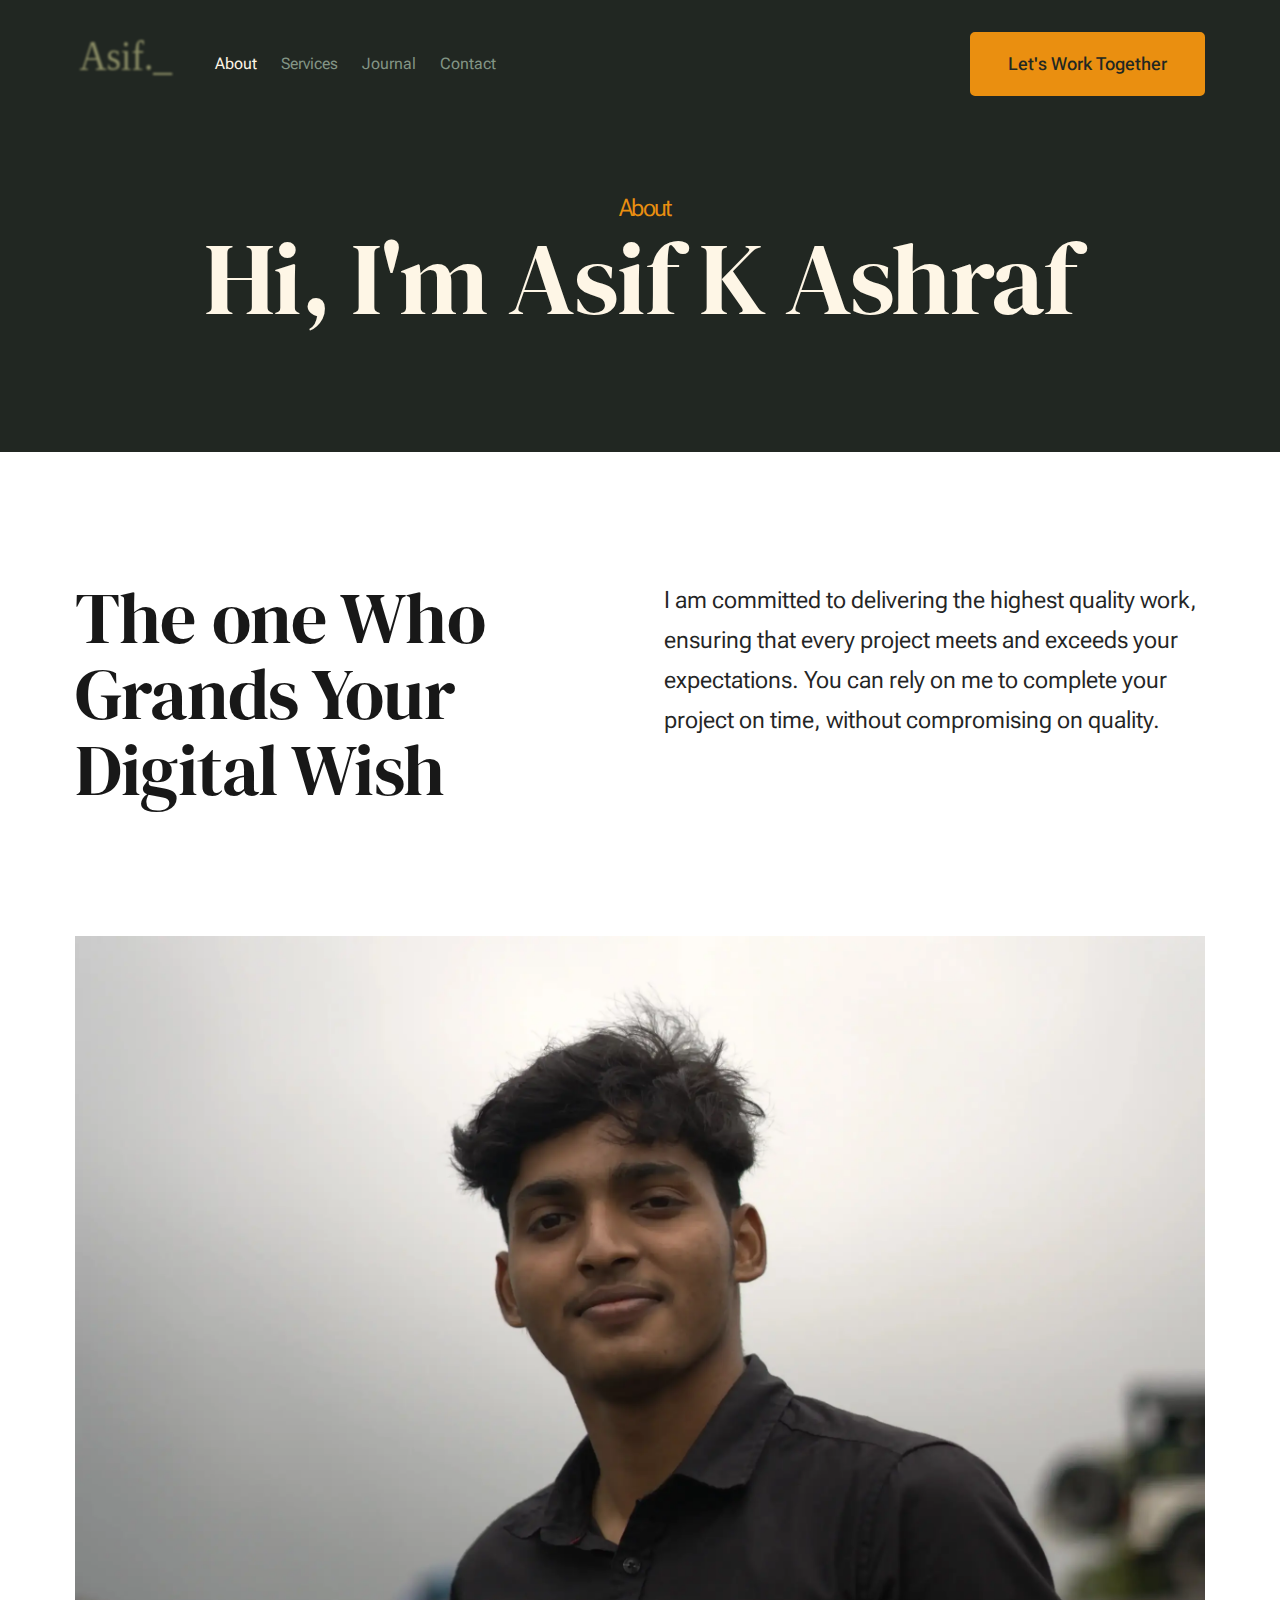
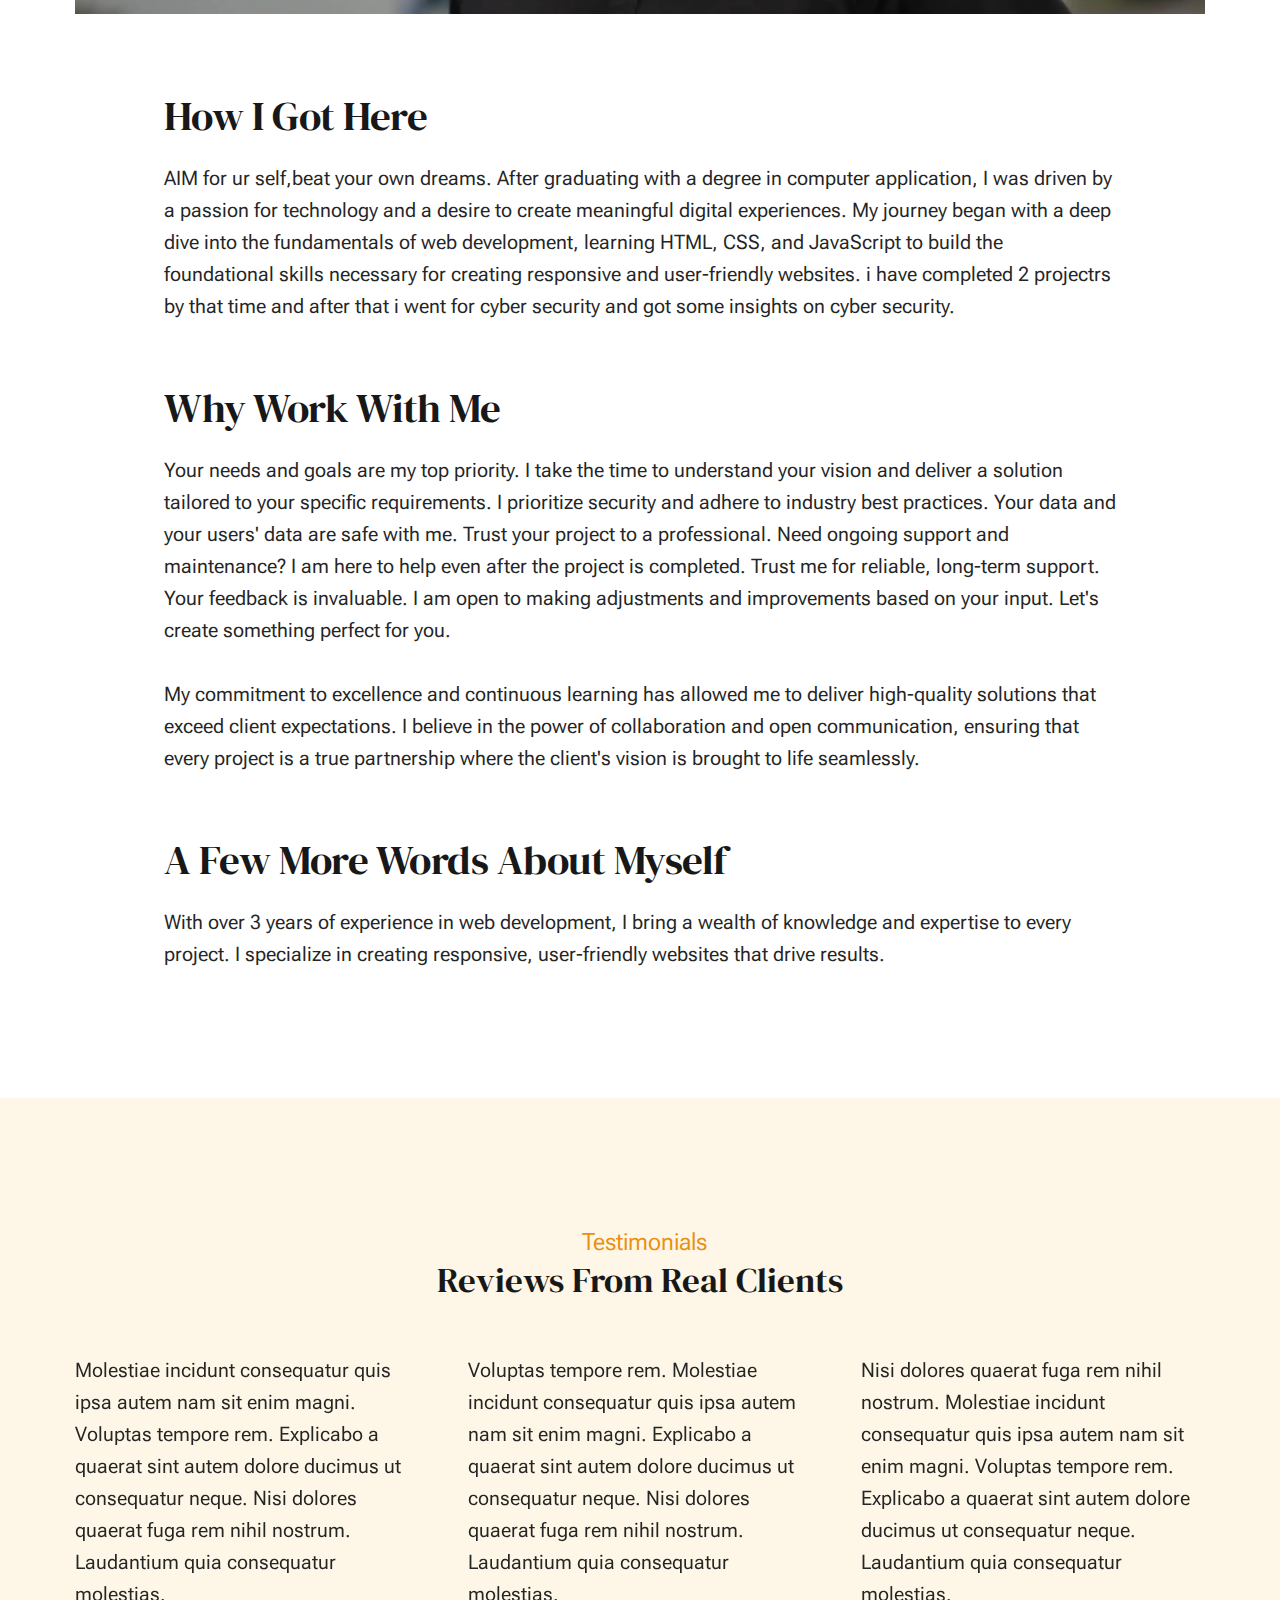
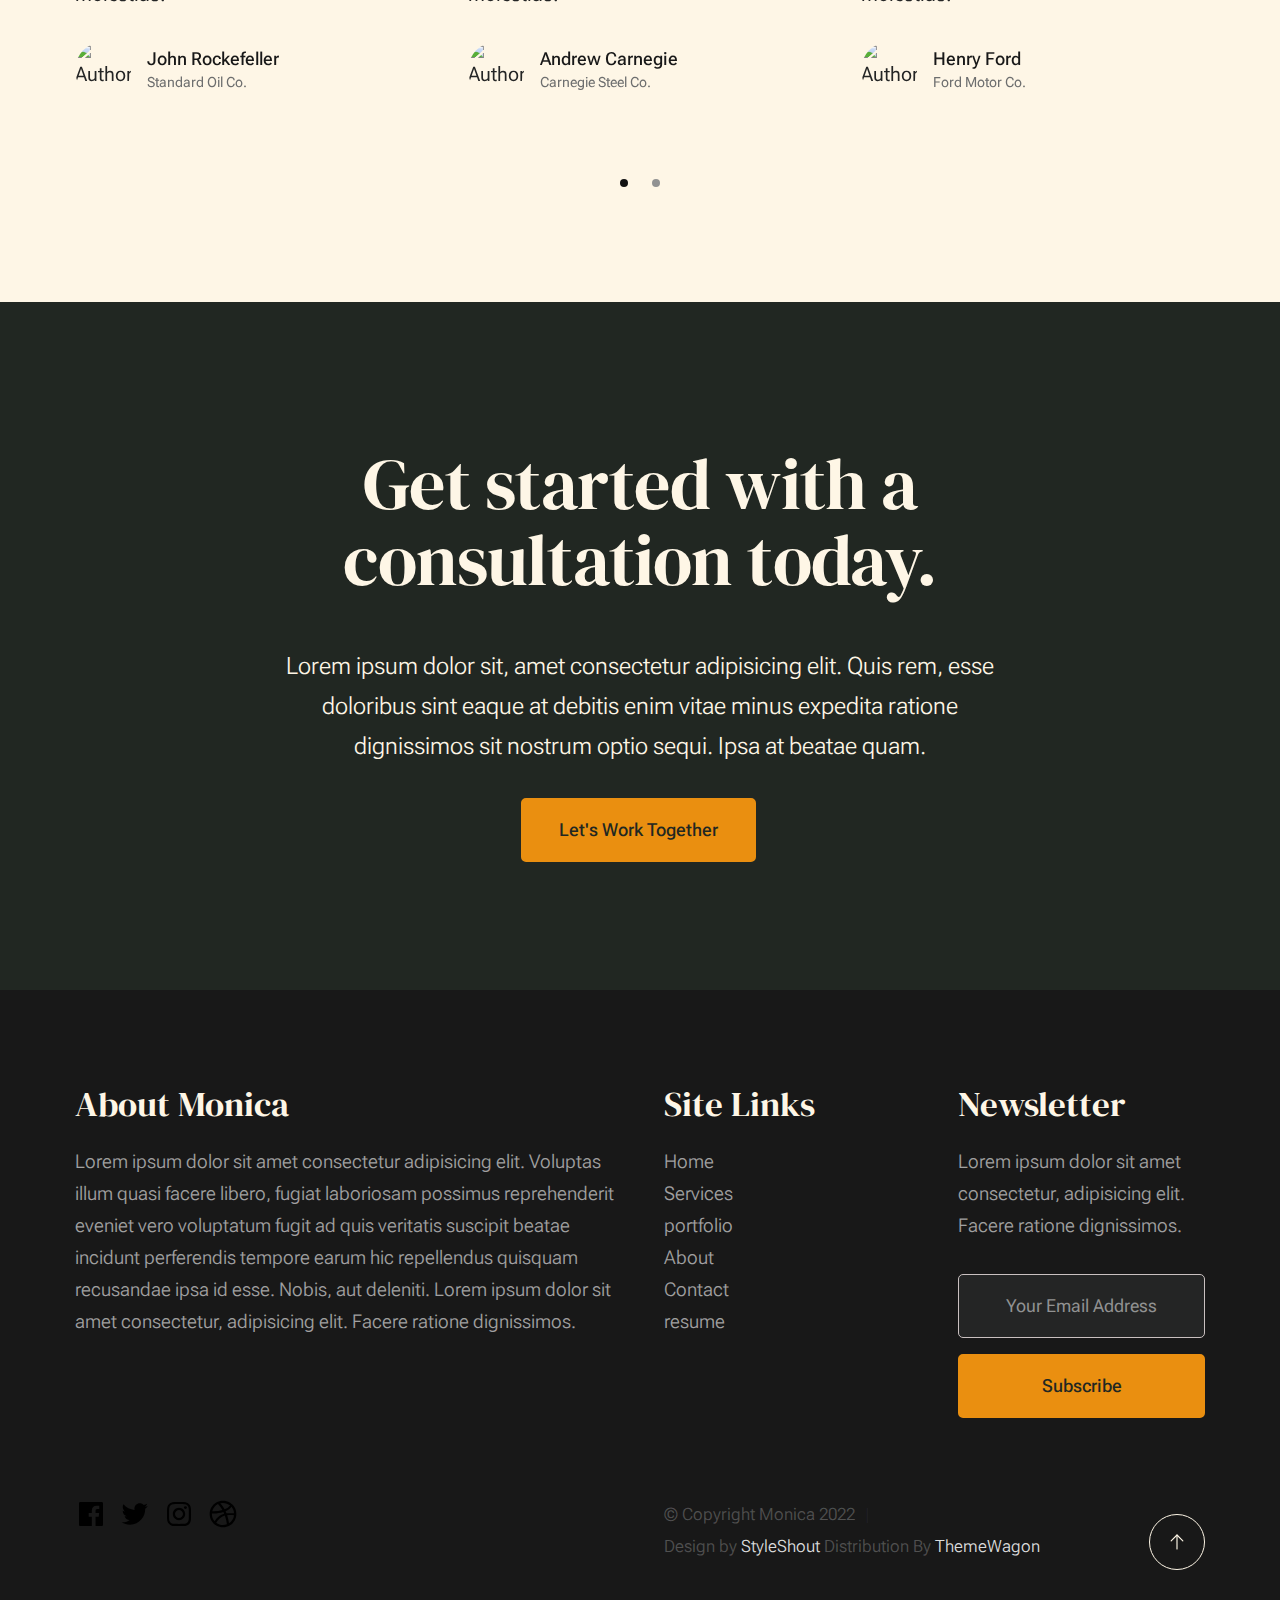
==== about.html @ 0eefb5e4 "first commit" ====
<!DOCTYPE html>
<html lang="en" class="no-js" >
<head>

    <!--- basic page needs
    ================================================== -->
    <meta charset="utf-8">
    <meta name="viewport" content="width=device-width, initial-scale=1">
    <title>About - Monica</title>

    <script>
        document.documentElement.classList.remove('no-js');
        document.documentElement.classList.add('js');
    </script>

    <!-- CSS
    ================================================== -->
    <link rel="stylesheet" href="css/vendor.css">
    <link rel="stylesheet" href="css/styles.css">

    <!-- favicons
    ================================================== -->
  

</head>


<body id="top">


    <!-- preloader
    ================================================== -->
    <div id="preloader">
        <div id="loader" class="dots-fade">
            <div></div>
            <div></div>
            <div></div>
        </div>
    </div>


    <!-- page wrap
    ================================================== -->
    <div id="page" class="s-pagewrap">


        <!-- # site header 
        ================================================== -->
        <header class="s-header">

            <div class="row s-header__inner width-sixteen-col">

                <div class="s-header__block">
                    <div class="s-header__logo">
                        <a class="logo" href="index.html">
                            <img src="images/logo.svg" alt="Homepage">
                        </a>
                    </div>

                    <a class="s-header__menu-toggle" href="#0"><span>Menu</span></a>
                </div> <!-- end s-header__block -->

                <nav class="s-header__nav">
    
                    <ul class="s-header__menu-links">
                        <li class="current"><a href="about.html">About</a></li>
                        <li><a href="services.html">Services</a></li>
                        <li><a href="blog.html">Journal</a></li>
                        <li><a href="contact.html">Contact</a></li>
                    </ul> <!-- s-header__menu-links -->

                    <div class="s-header__contact">
                        <a href="contact.html" class="btn btn--primary s-header__contact-btn">Let's Work Together</a>                        
                    </div> <!-- s-header__contact -->
    
                </nav> <!-- end s-header__nav -->

            </div> <!-- end s-header__inner -->

        </header> <!-- end s-header -->


        <!-- # site main content
        ================================================== -->
        <section id="content" class="s-content">

               <section class="s-pageheader pageheader">
                    <div class="row">
                        <div class="column xl-12">
                            <h1 class="page-title">
                                <span class="page-title__small-type text-pretitle">About</span>
                                Hi, I'm Asif K Ashraf
                            </h1>
                            
                        </div>
                    </div>
               </section> <!-- end pageheader --> 

               <section class="s-pagecontent pagecontent">

                    <div class="row pageintro">
                        <div class="column xl-6 lg-12">
                            <h2 class="text-display-title">The one Who Grands Your Digital Wish</h2>
                        </div>
                        <div class="column xl-6 lg-12 u-flexitem-x-right">
                            <p class="lead">
                                I am committed to delivering the highest quality work, ensuring that every project meets and exceeds your expectations. 
                                You can rely on me to complete your project on time, without compromising on quality. 
                            </p>
                        </div>                       
                    </div> <!-- end pageintro -->   
                    
                    <div class="row pagemedia">
                        <d class="column xl-12">
                            <figure class="page-media">                                
                                <img src="images/thumbs/about/1200.webp" 
                                     srcset="images/thumbs/about/2400.webp 2400w, 
                                             images/thumbs/about/1200.webp 1200w, 
                                             images/thumbs/about/about-600.webp 600w" sizes="(max-width: 2400px) 100vw, 2400px" alt="">
                            </figure>
                        </d>
                    </div> <!-- end pagemedia -->

                    <div class="row width-narrower pagemain">
                        <div class="column xl-12"> 

                            <h2>How I Got Here</h2>
                            <p>
                         AIM for ur self,beat your own dreams. After graduating with a degree in computer application, 
                         I was driven by a passion for technology and a desire to create meaningful digital experiences.
                          My journey began with a deep dive into the fundamentals of web development, learning HTML, CSS, and JavaScript
                           to build the foundational skills necessary for creating responsive and user-friendly websites.
                           i have completed 2 projectrs by that time and after that i went for cyber security and got some insights 
                           on cyber security.
                            </p>

                

                            <h2>Why Work With Me</h2>
                            <p>
                                Your needs and goals are my top priority. I take the time to understand your vision and deliver a solution tailored to your specific requirements.
                                I prioritize security and adhere to industry best practices. Your data and your users' data are safe with me. Trust your project to a professional.
                                Need ongoing support and maintenance? I am here to help even after the project is completed. Trust me for reliable, long-term support.
                                Your feedback is invaluable. I am open to making adjustments and improvements based on your input. Let's create something perfect for you.
                            </p>

                            <p>
                                My commitment to excellence and continuous learning has allowed me to deliver high-quality solutions that exceed client expectations.
                                 I believe in the power of collaboration and open communication, ensuring that every project is a true partnership where the client's 
                                 vision is brought to life seamlessly.

                            </p>                   

                            <h2>A Few More Words About Myself</h2>
                            <p>
                                With over 3 years of experience in web development, I bring a wealth of knowledge and expertise to every project. I specialize in creating responsive, user-friendly websites that drive results.

                            </p>

                        </div> <!-- end grid-block-->
                    </div> <!-- end pagemain -->

               </section> <!-- pagecontent -->

               <section class="s-testimonials">

                    <div class="s-testimonials__header row row-x-center text-center">
                        <div class="column xl-8 lg-12">
        
                            <p class="text-pretitle">
                            Testimonials
                            </p>
                            <h3>
                            Reviews From Real Clients
                            </h3>                        
        
                        </div>
                    </div> <!--end s-testimonials__header -->

                    <div class="row s-testimonials__content">
                        <div class="column xl-12 testimonials">

                            <div class="swiper-container testimonials__slider page-slider">

                                <div class="swiper-wrapper">
                                    <div class="testimonials__slide swiper-slide">
                                        <p>
                                        Molestiae incidunt consequatur quis ipsa autem nam sit enim magni. Voluptas tempore rem. 
                                        Explicabo a quaerat sint autem dolore ducimus ut consequatur neque. Nisi dolores quaerat fuga rem nihil nostrum.
                                        Laudantium quia consequatur molestias.
                                        </p>
                                        <div class="testimonials__author">
                                            <img src="images/avatars/user-01.jpg" alt="Author image" class="testimonials__avatar">
                                            <cite class="testimonials__cite">
                                                <strong>John Rockefeller</strong>
                                                <span>Standard Oil Co.</span>
                                            </cite>
                                        </div>
                                    </div>
                                    <div class="testimonials__slide swiper-slide">
                                        <p>
                                        Voluptas tempore rem. Molestiae incidunt consequatur quis ipsa autem nam sit enim magni. 
                                        Explicabo a quaerat sint autem dolore ducimus ut consequatur neque. Nisi dolores quaerat fuga rem nihil nostrum.
                                        Laudantium quia consequatur molestias.
                                        </p>
                                        <div class="testimonials__author">
                                            <img src="images/avatars/user-04.jpg" alt="Author image" class="testimonials__avatar">
                                            <cite class="testimonials__cite">
                                                <strong>Andrew Carnegie</strong>
                                                <span>Carnegie Steel Co.</span>
                                            </cite>
                                        </div>
                                    </div>
                                    <div class="testimonials__slide swiper-slide">
                                        <p>
                                        Nisi dolores quaerat fuga rem nihil nostrum. Molestiae incidunt consequatur quis ipsa autem nam sit enim magni. 
                                        Voluptas tempore rem. Explicabo a quaerat sint autem dolore ducimus ut consequatur neque. 
                                        Laudantium quia consequatur molestias.
                                        </p>
                                        <div class="testimonials__author">
                                            <img src="images/avatars/user-06.jpg" alt="Author image" class="testimonials__avatar">
                                            <cite class="testimonials__cite">
                                                <strong>Henry Ford</strong>
                                                <span>Ford Motor Co.</span>
                                            </cite>
                                        </div>
                                    </div>
                                    <div class="testimonials__slide swiper-slide">
                                        <p>
                                        Molestiae incidunt consequatur quis ipsa autem nam sit enim magni. Voluptas tempore rem. 
                                        Explicabo a quaerat sint autem dolore ducimus ut consequatur neque. Nisi dolores quaerat fuga rem nihil nostrum.
                                        Laudantium quia consequatur molestias.
                                        </p>
                                        <div class="testimonials__author">
                                            <img src="images/avatars/user-02.jpg" alt="Author image" class="testimonials__avatar">
                                            <cite class="testimonials__cite">
                                                <strong>John Morgan</strong>
                                                <span>JP Morgan & Co.</span>
                                            </cite>
                                        </div>
                                    </div> 
                                </div> <!-- end swiper-wrapper --> 

                                <div class="swiper-pagination"></div>

                            </div> <!--end testimonials__slider --> 

                        </div> <!-- testimonials -->
                    </div> <!--end s-testimonials__content -->

               </section> <!-- end s-testimonials -->

        </section> <!-- s-content-->

        <!-- # cta
        ================================================== -->
        <section id="cta" class="s-cta">

            <div class="row row-x-center text-center">
                <div class="column xl-8 lg-12">

                    <div class="s-cta__content">
                        <h2 class="text-display-title">
                        Get started with a consultation today.
                        </h2>
                        <p class="lead">
                        Lorem ipsum dolor sit, amet consectetur adipisicing elit. Quis rem, esse doloribus sint eaque at debitis enim vitae minus expedita ratione dignissimos sit nostrum optio sequi. Ipsa at beatae quam.
                        </p>
                        <a href="contact.html" class="btn btn--primary">Let's Work Together</a>
                    </div>

                </div>
            </div>

        </section> <!-- end s-cta -->


        <!-- # footer 
        ================================================== -->
        <footer class="s-footer">
            <div class="row s-footer__content">
                <div class="column xl-6 lg-6 md-12 s-footer__block s-footer__about">                    
                    <h3>About Monica</h3>
                    <p>
                    Lorem ipsum dolor sit amet consectetur adipisicing elit. Voluptas illum quasi facere libero, 
                    fugiat laboriosam possimus reprehenderit eveniet vero voluptatum fugit ad quis veritatis suscipit beatae 
                    incidunt perferendis tempore earum hic repellendus quisquam recusandae ipsa id esse. Nobis, aut deleniti.
                    Lorem ipsum dolor sit amet consectetur, adipisicing elit. Facere ratione dignissimos.
                    </p>               
                </div>                
                <div class="column xl-3 lg-6 md-12 s-footer__block s-footer__site-links">
                    <h3>Site Links</h3>
                    <ul class="link-list">
                        <li><a href="index.html">Home</a></li>
                        <li><a href="services.html">Services</a></li>
                        <li><a href="portfolio.html">portfolio</a></li>
                        <li><a href="about.html">About</a></li>
                        <li><a href="contact.html">Contact</a></li>
                        <li><a href="resume.html">resume</a></li>

                    </ul>
                </div>
                <div class="column xl-3 lg-6 md-12 tab-12 s-footer__block s-footer__newsletter">
                    <h3>Newsletter</h3>

                    <p>
                    Lorem ipsum dolor sit amet consectetur, adipisicing elit. Facere ratione dignissimos.
                    </p>

                    <div class="subscribe-form">
                        <form id="mc-form" class="mc-form">
                            <input type="email" name="EMAIL" id="mce-EMAIL" class="u-fullwidth text-center" placeholder="Your Email Address" title="The domain portion of the email address is invalid (the portion after the @)." pattern="^([^\x00-\x20\x22\x28\x29\x2c\x2e\x3a-\x3c\x3e\x40\x5b-\x5d\x7f-\xff]+|\x22([^\x0d\x22\x5c\x80-\xff]|\x5c[\x00-\x7f])*\x22)(\x2e([^\x00-\x20\x22\x28\x29\x2c\x2e\x3a-\x3c\x3e\x40\x5b-\x5d\x7f-\xff]+|\x22([^\x0d\x22\x5c\x80-\xff]|\x5c[\x00-\x7f])*\x22))*\x40([^\x00-\x20\x22\x28\x29\x2c\x2e\x3a-\x3c\x3e\x40\x5b-\x5d\x7f-\xff]+|\x5b([^\x0d\x5b-\x5d\x80-\xff]|\x5c[\x00-\x7f])*\x5d)(\x2e([^\x00-\x20\x22\x28\x29\x2c\x2e\x3a-\x3c\x3e\x40\x5b-\x5d\x7f-\xff]+|\x5b([^\x0d\x5b-\x5d\x80-\xff]|\x5c[\x00-\x7f])*\x5d))*(\.\w{2,})+$" required>
                            <input type="submit" name="subscribe" value="Subscribe" class="btn btn--primary btn--small u-fullwidth">
                            <!-- <div style="position: absolute; left: -5000px;" aria-hidden="true"><input type="text" name="b_cdb7b577e41181934ed6a6a44_9a91cfe7b3" tabindex="-1" value=""></div> -->
                            <div class="mc-status"></div>
                        </form>
                    </div>
                </div>
            </div>    
            
            <div class="row s-footer__bottom">
                <div class="column xl-6 lg-12">
                    <ul class="s-footer__social social-list">
                        <li>
                            <a href="#0">
                                <svg xmlns="http://www.w3.org/2000/svg" width="24" height="24" viewBox="0 0 24 24" style="fill:rgba(0, 0, 0, 1);transform:-ms-filter"><path d="M20,3H4C3.447,3,3,3.448,3,4v16c0,0.552,0.447,1,1,1h8.615v-6.96h-2.338v-2.725h2.338v-2c0-2.325,1.42-3.592,3.5-3.592 c0.699-0.002,1.399,0.034,2.095,0.107v2.42h-1.435c-1.128,0-1.348,0.538-1.348,1.325v1.735h2.697l-0.35,2.725h-2.348V21H20 c0.553,0,1-0.448,1-1V4C21,3.448,20.553,3,20,3z"></path></svg>
                                <span class="u-screen-reader-text">Facebook</span>
                            </a>
                        </li>
                        <li>
                            <a href="#0">
                                <svg xmlns="http://www.w3.org/2000/svg" width="24" height="24" viewBox="0 0 24 24" style="fill:rgba(0, 0, 0, 1);transform:-ms-filter"><path d="M19.633,7.997c0.013,0.175,0.013,0.349,0.013,0.523c0,5.325-4.053,11.461-11.46,11.461c-2.282,0-4.402-0.661-6.186-1.809 c0.324,0.037,0.636,0.05,0.973,0.05c1.883,0,3.616-0.636,5.001-1.721c-1.771-0.037-3.255-1.197-3.767-2.793 c0.249,0.037,0.499,0.062,0.761,0.062c0.361,0,0.724-0.05,1.061-0.137c-1.847-0.374-3.23-1.995-3.23-3.953v-0.05 c0.537,0.299,1.16,0.486,1.82,0.511C3.534,9.419,2.823,8.184,2.823,6.787c0-0.748,0.199-1.434,0.548-2.032 c1.983,2.443,4.964,4.04,8.306,4.215c-0.062-0.3-0.1-0.611-0.1-0.923c0-2.22,1.796-4.028,4.028-4.028 c1.16,0,2.207,0.486,2.943,1.272c0.91-0.175,1.782-0.512,2.556-0.973c-0.299,0.935-0.936,1.721-1.771,2.22 c0.811-0.088,1.597-0.312,2.319-0.624C21.104,6.712,20.419,7.423,19.633,7.997z"></path></svg>
                                <span class="u-screen-reader-text">Twitter</span>
                            </a>
                        </li>
                        <li>
                            <a href="#0">
                                <svg xmlns="http://www.w3.org/2000/svg" width="24" height="24" viewBox="0 0 24 24" style="fill:rgba(0, 0, 0, 1);transform:-ms-filter"><path d="M11.999,7.377c-2.554,0-4.623,2.07-4.623,4.623c0,2.554,2.069,4.624,4.623,4.624c2.552,0,4.623-2.07,4.623-4.624 C16.622,9.447,14.551,7.377,11.999,7.377L11.999,7.377z M11.999,15.004c-1.659,0-3.004-1.345-3.004-3.003 c0-1.659,1.345-3.003,3.004-3.003s3.002,1.344,3.002,3.003C15.001,13.659,13.658,15.004,11.999,15.004L11.999,15.004z"></path><circle cx="16.806" cy="7.207" r="1.078"></circle><path d="M20.533,6.111c-0.469-1.209-1.424-2.165-2.633-2.632c-0.699-0.263-1.438-0.404-2.186-0.42 c-0.963-0.042-1.268-0.054-3.71-0.054s-2.755,0-3.71,0.054C7.548,3.074,6.809,3.215,6.11,3.479C4.9,3.946,3.945,4.902,3.477,6.111 c-0.263,0.7-0.404,1.438-0.419,2.186c-0.043,0.962-0.056,1.267-0.056,3.71c0,2.442,0,2.753,0.056,3.71 c0.015,0.748,0.156,1.486,0.419,2.187c0.469,1.208,1.424,2.164,2.634,2.632c0.696,0.272,1.435,0.426,2.185,0.45 c0.963,0.042,1.268,0.055,3.71,0.055s2.755,0,3.71-0.055c0.747-0.015,1.486-0.157,2.186-0.419c1.209-0.469,2.164-1.424,2.633-2.633 c0.263-0.7,0.404-1.438,0.419-2.186c0.043-0.962,0.056-1.267,0.056-3.71s0-2.753-0.056-3.71C20.941,7.57,20.801,6.819,20.533,6.111z M19.315,15.643c-0.007,0.576-0.111,1.147-0.311,1.688c-0.305,0.787-0.926,1.409-1.712,1.711c-0.535,0.199-1.099,0.303-1.67,0.311 c-0.95,0.044-1.218,0.055-3.654,0.055c-2.438,0-2.687,0-3.655-0.055c-0.569-0.007-1.135-0.112-1.669-0.311 c-0.789-0.301-1.414-0.923-1.719-1.711c-0.196-0.534-0.302-1.099-0.311-1.669c-0.043-0.95-0.053-1.218-0.053-3.654 c0-2.437,0-2.686,0.053-3.655c0.007-0.576,0.111-1.146,0.311-1.687c0.305-0.789,0.93-1.41,1.719-1.712 c0.534-0.198,1.1-0.303,1.669-0.311c0.951-0.043,1.218-0.055,3.655-0.055c2.437,0,2.687,0,3.654,0.055 c0.571,0.007,1.135,0.112,1.67,0.311c0.786,0.303,1.407,0.925,1.712,1.712c0.196,0.534,0.302,1.099,0.311,1.669 c0.043,0.951,0.054,1.218,0.054,3.655c0,2.436,0,2.698-0.043,3.654H19.315z"></path></svg>
                                <span class="u-screen-reader-text">Instagram</span>
                            </a>
                        </li>
                        <li>
                            <a href="#0">
                                <svg xmlns="http://www.w3.org/2000/svg" width="24" height="24" viewBox="0 0 24 24" style="fill: rgba(0, 0, 0, 1);transform:-ms-Filter"><path d="M20.66 6.98a9.932 9.932 0 0 0-3.641-3.64C15.486 2.447 13.813 2 12 2s-3.486.447-5.02 1.34c-1.533.893-2.747 2.107-3.64 3.64S2 10.187 2 12s.446 3.487 1.34 5.02a9.924 9.924 0 0 0 3.641 3.64C8.514 21.553 10.187 22 12 22s3.486-.447 5.02-1.34a9.932 9.932 0 0 0 3.641-3.64C21.554 15.487 22 13.813 22 12s-.446-3.487-1.34-5.02zM12 3.66c2 0 3.772.64 5.32 1.919-.92 1.174-2.286 2.14-4.1 2.9-1.002-1.813-2.088-3.327-3.261-4.54A7.715 7.715 0 0 1 12 3.66zM5.51 6.8a8.116 8.116 0 0 1 2.711-2.22c1.212 1.201 2.325 2.7 3.34 4.5-2 .6-4.114.9-6.341.9-.573 0-1.006-.013-1.3-.04A8.549 8.549 0 0 1 5.51 6.8zM3.66 12c0-.054.003-.12.01-.2.007-.08.01-.146.01-.2.254.014.641.02 1.161.02 2.666 0 5.146-.367 7.439-1.1.187.373.381.793.58 1.26-1.32.293-2.674 1.006-4.061 2.14S6.4 16.247 5.76 17.5c-1.4-1.587-2.1-3.42-2.1-5.5zM12 20.34c-1.894 0-3.594-.587-5.101-1.759.601-1.187 1.524-2.322 2.771-3.401 1.246-1.08 2.483-1.753 3.71-2.02a29.441 29.441 0 0 1 1.56 6.62 8.166 8.166 0 0 1-2.94.56zm7.08-3.96a8.351 8.351 0 0 1-2.58 2.621c-.24-2.08-.7-4.107-1.379-6.081.932-.066 1.765-.1 2.5-.1.799 0 1.686.034 2.659.1a8.098 8.098 0 0 1-1.2 3.46zm-1.24-5c-1.16 0-2.233.047-3.22.14a27.053 27.053 0 0 0-.68-1.62c2.066-.906 3.532-2.006 4.399-3.3 1.2 1.414 1.854 3.027 1.96 4.84-.812-.04-1.632-.06-2.459-.06z"></path></svg>
                                <span class="u-screen-reader-text">Dribbble</span>
                            </a>
                        </li>
                    </ul> <!-- end s-footer__social -->
                </div>
                <div class="column xl-6 lg-12">
                    <p class="ss-copyright">
                        <span>© Copyright Monica 2022</span> 
                        <span>Design by <a href="https://www.styleshout.com/">StyleShout</a> Distribution By <a href="https://themewagon.com">ThemeWagon</a></span>
                    </p>
                </div>

                <div class="ss-go-top">
                    <a class="smoothscroll" title="Back to Top" href="#top">
                        <svg xmlns="http://www.w3.org/2000/svg" viewBox="0 0 24 24" width="36" height="36" fill="none" stroke="#ffffff" stroke-width="1" stroke-linecap="round" stroke-linejoin="round">&lt;!--!  Atomicons Free 1.00 by @atisalab License - https://atomicons.com/license/ (Icons: CC BY 4.0) Copyright 2021 Atomicons --&gt;<polyline points="17 11 12 6 7 11"></polyline><line x1="12" y1="18" x2="12" y2="6"></line></svg>
                    </a>
                </div> <!-- end ss-go-top -->
            </div>
            
        </footer> <!-- end s-footer -->

    </div> <!-- end page-wrap -->

    <!-- Java Script
    ================================================== -->
    <script src="js/plugins.js"></script>
    <script src="js/main.js"></script>

</body>
</html>
---- css/vendor.css ----
/* ===================================================================
 * Monica Third-party Stylesheets
 * Template Ver. 1.0.0
 * 12-13-2022
 * -------------------------------------------------------------------
 *
 * TOC:
 * # PrismJS
 * # Swiper
 *
 * ------------------------------------------------------------------- */


/* ===================================================================
 * # PrismJS 1.20.0
 *   https://prismjs.com/download.html#themes=prism-okaidia&languages=markup+css+clike+javascript+markup-templating+php 
 *   
 *   okaidia theme for JavaScript, CSS and HTML
 *   Loosely based on Monokai textmate theme by http://www.monokai.nl/
 *   @author ocodia
 * ------------------------------------------------------------------- */
code[class*=language-],
pre[class*=language-] {
  color          : #f8f8f2;
  background     : none;
  text-shadow    : 0 1px rgba(0, 0, 0, 0.3);
  font-family    : var(--font-mono);
  font-size      : calc(var(--text-size) * 0.9444);
  text-align     : left;
  white-space    : pre;
  word-spacing   : normal;
  word-break     : normal;
  word-wrap      : normal;
  line-height    : var(--vspace-1);
  -moz-tab-size  : 4;
  -o-tab-size    : 4;
  tab-size       : 4;
  -webkit-hyphens: none;
  -ms-hyphens    : none;
  hyphens        : none;
}

/* Code blocks */
pre[class*=language-] {
  padding : var(--vspace-0_5) 0 var(--vspace-1);
  margin  : var(--vspace-1) 0;
  overflow: auto;
}

:not(pre)>code[class*=language-],
pre[class*=language-] {
  background: #272822;
}

/* Inline code */
:not(pre)>code[class*=language-] {
  padding    : 0.1em;
  white-space: normal;
}

.token.comment,
.token.prolog,
.token.doctype,
.token.cdata {
  color: slategray;
}

.token.punctuation {
  color: #f8f8f2;
}

.token.namespace {
  opacity: 0.7;
}

.token.property,
.token.tag,
.token.constant,
.token.symbol,
.token.deleted {
  color: #f92672;
}

.token.boolean,
.token.number {
  color: #ae81ff;
}

.token.selector,
.token.attr-name,
.token.string,
.token.char,
.token.builtin,
.token.inserted {
  color: #a6e22e;
}

.token.operator,
.token.entity,
.token.url,
.language-css .token.string,
.style .token.string,
.token.variable {
  color: #f8f8f2;
}

.token.atrule,
.token.attr-value,
.token.function,
.token.class-name {
  color: #e6db74;
}

.token.keyword {
  color: #66d9ef;
}

.token.regex,
.token.important {
  color: #fd971f;
}

.token.important,
.token.bold {
  font-weight: bold;
}

.token.italic {
  font-style: italic;
}

.token.entity {
  cursor: help;
}



/* ===================================================================
 * # Swiper 6.4.5
 *   Most modern mobile touch slider and framework with hardware accelerated transitions
 *   https://swiperjs.com
 *
 *   Copyright 2014-2020 Vladimir Kharlampidi
 *
 *   Released under the MIT License
 *
 *   Released on: December 18, 2020
 * ------------------------------------------------------------------- */
@font-face {
  font-family: "swiper-icons";
  src        : url("data:application/font-woff;charset=utf-8;base64, [base64]//wADZ2x5ZgAAAywAAADMAAAD2MHtryVoZWFkAAABbAAAADAAAAA2E2+eoWhoZWEAAAGcAAAAHwAAACQC9gDzaG10eAAAAigAAAAZAAAArgJkABFsb2NhAAAC0AAAAFoAAABaFQAUGG1heHAAAAG8AAAAHwAAACAAcABAbmFtZQAAA/gAAAE5AAACXvFdBwlwb3N0AAAFNAAAAGIAAACE5s74hXjaY2BkYGAAYpf5Hu/j+W2+MnAzMYDAzaX6QjD6/4//Bxj5GA8AuRwMYGkAPywL13jaY2BkYGA88P8Agx4j+/8fQDYfA1AEBWgDAIB2BOoAeNpjYGRgYNBh4GdgYgABEMnIABJzYNADCQAACWgAsQB42mNgYfzCOIGBlYGB0YcxjYGBwR1Kf2WQZGhhYGBiYGVmgAFGBiQQkOaawtDAoMBQxXjg/wEGPcYDDA4wNUA2CCgwsAAAO4EL6gAAeNpj2M0gyAACqxgGNWBkZ2D4/wMA+xkDdgAAAHjaY2BgYGaAYBkGRgYQiAHyGMF8FgYHIM3DwMHABGQrMOgyWDLEM1T9/w8UBfEMgLzE////P/5//f/V/xv+r4eaAAeMbAxwIUYmIMHEgKYAYjUcsDAwsLKxc3BycfPw8jEQA/[base64]/uznmfPFBNODM2K7MTQ45YEAZqGP81AmGGcF3iPqOop0r1SPTaTbVkfUe4HXj97wYE+yNwWYxwWu4v1ugWHgo3S1XdZEVqWM7ET0cfnLGxWfkgR42o2PvWrDMBSFj/IHLaF0zKjRgdiVMwScNRAoWUoH78Y2icB/yIY09An6AH2Bdu/UB+yxopYshQiEvnvu0dURgDt8QeC8PDw7Fpji3fEA4z/PEJ6YOB5hKh4dj3EvXhxPqH/SKUY3rJ7srZ4FZnh1PMAtPhwP6fl2PMJMPDgeQ4rY8YT6Gzao0eAEA409DuggmTnFnOcSCiEiLMgxCiTI6Cq5DZUd3Qmp10vO0LaLTd2cjN4fOumlc7lUYbSQcZFkutRG7g6JKZKy0RmdLY680CDnEJ+UMkpFFe1RN7nxdVpXrC4aTtnaurOnYercZg2YVmLN/d/gczfEimrE/fs/bOuq29Zmn8tloORaXgZgGa78yO9/cnXm2BpaGvq25Dv9S4E9+5SIc9PqupJKhYFSSl47+Qcr1mYNAAAAeNptw0cKwkAAAMDZJA8Q7OUJvkLsPfZ6zFVERPy8qHh2YER+3i/BP83vIBLLySsoKimrqKqpa2hp6+jq6RsYGhmbmJqZSy0sraxtbO3sHRydnEMU4uR6yx7JJXveP7WrDycAAAAAAAH//wACeNpjYGRgYOABYhkgZgJCZgZNBkYGLQZtIJsFLMYAAAw3ALgAeNolizEKgDAQBCchRbC2sFER0YD6qVQiBCv/H9ezGI6Z5XBAw8CBK/m5iQQVauVbXLnOrMZv2oLdKFa8Pjuru2hJzGabmOSLzNMzvutpB3N42mNgZGBg4GKQYzBhYMxJLMlj4GBgAYow/P/PAJJhLM6sSoWKfWCAAwDAjgbRAAB42mNgYGBkAIIbCZo5IPrmUn0hGA0AO8EFTQAA") format("woff");
  font-weight: 400;
  font-style : normal;
}

:root {
  --swiper-theme-color: #007aff;
}

.swiper-container {
  margin-left : auto;
  margin-right: auto;
  position    : relative;
  overflow    : hidden;
  list-style  : none;
  padding     : 0;
  /* Fix of Webkit flickering */
  z-index     : 1;
}

.swiper-container-vertical>.swiper-wrapper {
  flex-direction: column;
}

.swiper-wrapper {
  position           : relative;
  width              : 100%;
  height             : 100%;
  z-index            : 1;
  display            : flex;
  transition-property: transform;
  box-sizing         : content-box;
}

.swiper-container-android .swiper-slide,
.swiper-wrapper {
  transform: translate3d(0px, 0, 0);
}

.swiper-container-multirow>.swiper-wrapper {
  flex-wrap: wrap;
}

.swiper-container-multirow-column>.swiper-wrapper {
  flex-wrap     : wrap;
  flex-direction: column;
}

.swiper-container-free-mode>.swiper-wrapper {
  transition-timing-function: ease-out;
  margin                    : 0 auto;
}

.swiper-slide {
  flex-shrink        : 0;
  width              : 100%;
  height             : 100%;
  position           : relative;
  transition-property: transform;
}

.swiper-slide-invisible-blank {
  visibility: hidden;
}

/* Auto Height */
.swiper-container-autoheight,
.swiper-container-autoheight .swiper-slide {
  height: auto;
}

.swiper-container-autoheight .swiper-wrapper {
  align-items        : flex-start;
  transition-property: transform, height;
}

/* 3D Effects */
.swiper-container-3d {
  perspective: 1200px;
}

.swiper-container-3d .swiper-wrapper,
.swiper-container-3d .swiper-slide,
.swiper-container-3d .swiper-slide-shadow-left,
.swiper-container-3d .swiper-slide-shadow-right,
.swiper-container-3d .swiper-slide-shadow-top,
.swiper-container-3d .swiper-slide-shadow-bottom,
.swiper-container-3d .swiper-cube-shadow {
  transform-style: preserve-3d;
}

.swiper-container-3d .swiper-slide-shadow-left,
.swiper-container-3d .swiper-slide-shadow-right,
.swiper-container-3d .swiper-slide-shadow-top,
.swiper-container-3d .swiper-slide-shadow-bottom {
  position      : absolute;
  left          : 0;
  top           : 0;
  width         : 100%;
  height        : 100%;
  pointer-events: none;
  z-index       : 10;
}

.swiper-container-3d .swiper-slide-shadow-left {
  background-image: linear-gradient(to left, rgba(0, 0, 0, 0.5), rgba(0, 0, 0, 0));
}

.swiper-container-3d .swiper-slide-shadow-right {
  background-image: linear-gradient(to right, rgba(0, 0, 0, 0.5), rgba(0, 0, 0, 0));
}

.swiper-container-3d .swiper-slide-shadow-top {
  background-image: linear-gradient(to top, rgba(0, 0, 0, 0.5), rgba(0, 0, 0, 0));
}

.swiper-container-3d .swiper-slide-shadow-bottom {
  background-image: linear-gradient(to bottom, rgba(0, 0, 0, 0.5), rgba(0, 0, 0, 0));
}

/* CSS Mode */
.swiper-container-css-mode>.swiper-wrapper {
  overflow          : auto;
  scrollbar-width   : none;
  /* For Firefox */
  -ms-overflow-style: none;
  /* For Internet Explorer and Edge */
}

.swiper-container-css-mode>.swiper-wrapper::-webkit-scrollbar {
  display: none;
}

.swiper-container-css-mode>.swiper-wrapper>.swiper-slide {
  scroll-snap-align: start start;
}

.swiper-container-horizontal.swiper-container-css-mode>.swiper-wrapper {
  -ms-scroll-snap-type: x mandatory;
  scroll-snap-type    : x mandatory;
}

.swiper-container-vertical.swiper-container-css-mode>.swiper-wrapper {
  -ms-scroll-snap-type: y mandatory;
  scroll-snap-type    : y mandatory;
}

:root {
  --swiper-navigation-size   : 44px;
  /*
    --swiper-navigation-color: var(--swiper-theme-color);
    */
}

.swiper-button-prev,
.swiper-button-next {
  position       : absolute;
  top            : 50%;
  width          : calc(var(--swiper-navigation-size) / 44 * 27);
  height         : var(--swiper-navigation-size);
  margin-top     : calc(-1 * var(--swiper-navigation-size) / 2);
  z-index        : 10;
  cursor         : pointer;
  display        : flex;
  align-items    : center;
  justify-content: center;
  color          : var(--swiper-navigation-color, var(--swiper-theme-color));
}

.swiper-button-prev.swiper-button-disabled,
.swiper-button-next.swiper-button-disabled {
  opacity       : 0.35;
  cursor        : auto;
  pointer-events: none;
}

.swiper-button-prev:after,
.swiper-button-next:after {
  font-family   : swiper-icons;
  font-size     : var(--swiper-navigation-size);
  text-transform: none !important;
  letter-spacing: 0;
  text-transform: none;
  font-variant  : initial;
  line-height   : 1;
}

.swiper-button-prev,
.swiper-container-rtl .swiper-button-next {
  left : 10px;
  right: auto;
}

.swiper-button-prev:after,
.swiper-container-rtl .swiper-button-next:after {
  content: "prev";
}

.swiper-button-next,
.swiper-container-rtl .swiper-button-prev {
  right: 10px;
  left : auto;
}

.swiper-button-next:after,
.swiper-container-rtl .swiper-button-prev:after {
  content: "next";
}

.swiper-button-prev.swiper-button-white,
.swiper-button-next.swiper-button-white {
  --swiper-navigation-color: #ffffff;
}

.swiper-button-prev.swiper-button-black,
.swiper-button-next.swiper-button-black {
  --swiper-navigation-color: #000000;
}

.swiper-button-lock {
  display: none;
}

/* :root { */
  /*
    --swiper-pagination-color: var(--swiper-theme-color);
    */
/* } */

.swiper-pagination {
  position  : absolute;
  text-align: center;
  transition: 300ms opacity;
  transform : translate3d(0, 0, 0);
  z-index   : 10;
}

.swiper-pagination.swiper-pagination-hidden {
  opacity: 0;
}

/* Common Styles */
.swiper-pagination-fraction,
.swiper-pagination-custom,
.swiper-container-horizontal>.swiper-pagination-bullets {
  bottom: 10px;
  left  : 0;
  width : 100%;
}

/* Bullets */
.swiper-pagination-bullets-dynamic {
  overflow : hidden;
  font-size: 0;
}

.swiper-pagination-bullets-dynamic .swiper-pagination-bullet {
  transform: scale(0.33);
  position : relative;
}

.swiper-pagination-bullets-dynamic .swiper-pagination-bullet-active {
  transform: scale(1);
}

.swiper-pagination-bullets-dynamic .swiper-pagination-bullet-active-main {
  transform: scale(1);
}

.swiper-pagination-bullets-dynamic .swiper-pagination-bullet-active-prev {
  transform: scale(0.66);
}

.swiper-pagination-bullets-dynamic .swiper-pagination-bullet-active-prev-prev {
  transform: scale(0.33);
}

.swiper-pagination-bullets-dynamic .swiper-pagination-bullet-active-next {
  transform: scale(0.66);
}

.swiper-pagination-bullets-dynamic .swiper-pagination-bullet-active-next-next {
  transform: scale(0.33);
}

.swiper-pagination-bullet {
  width        : 8px;
  height       : 8px;
  display      : inline-block;
  border-radius: 100%;
  background   : #000;
  opacity      : 0.2;
}

button.swiper-pagination-bullet {
  border            : none;
  margin            : 0;
  padding           : 0;
  box-shadow        : none;
  -webkit-appearance: none;
  -moz-appearance   : none;
  appearance        : none;
}

.swiper-pagination-clickable .swiper-pagination-bullet {
  cursor: pointer;
}

.swiper-pagination-bullet-active {
  opacity   : 1;
  background: var(--swiper-pagination-color, var(--swiper-theme-color));
}

.swiper-container-vertical>.swiper-pagination-bullets {
  right    : 10px;
  top      : 50%;
  transform: translate3d(0px, -50%, 0);
}

.swiper-container-vertical>.swiper-pagination-bullets .swiper-pagination-bullet {
  margin : 6px 0;
  display: block;
}

.swiper-container-vertical>.swiper-pagination-bullets.swiper-pagination-bullets-dynamic {
  top      : 50%;
  transform: translateY(-50%);
  width    : 8px;
}

.swiper-container-vertical>.swiper-pagination-bullets.swiper-pagination-bullets-dynamic .swiper-pagination-bullet {
  display   : inline-block;
  transition: 200ms transform, 200ms top;
}

.swiper-container-horizontal>.swiper-pagination-bullets .swiper-pagination-bullet {
  margin: 0 4px;
}

.swiper-container-horizontal>.swiper-pagination-bullets.swiper-pagination-bullets-dynamic {
  left       : 50%;
  transform  : translateX(-50%);
  white-space: nowrap;
}

.swiper-container-horizontal>.swiper-pagination-bullets.swiper-pagination-bullets-dynamic .swiper-pagination-bullet {
  transition: 200ms transform, 200ms left;
}

.swiper-container-horizontal.swiper-container-rtl>.swiper-pagination-bullets-dynamic .swiper-pagination-bullet {
  transition: 200ms transform, 200ms right;
}

/* Progress */
.swiper-pagination-progressbar {
  background: rgba(0, 0, 0, 0.25);
  position  : absolute;
}

.swiper-pagination-progressbar .swiper-pagination-progressbar-fill {
  background      : var(--swiper-pagination-color, var(--swiper-theme-color));
  position        : absolute;
  left            : 0;
  top             : 0;
  width           : 100%;
  height          : 100%;
  transform       : scale(0);
  transform-origin: left top;
}

.swiper-container-rtl .swiper-pagination-progressbar .swiper-pagination-progressbar-fill {
  transform-origin: right top;
}

.swiper-container-horizontal>.swiper-pagination-progressbar,
.swiper-container-vertical>.swiper-pagination-progressbar.swiper-pagination-progressbar-opposite {
  width : 100%;
  height: 4px;
  left  : 0;
  top   : 0;
}

.swiper-container-vertical>.swiper-pagination-progressbar,
.swiper-container-horizontal>.swiper-pagination-progressbar.swiper-pagination-progressbar-opposite {
  width : 4px;
  height: 100%;
  left  : 0;
  top   : 0;
}

.swiper-pagination-white {
  --swiper-pagination-color: #ffffff;
}

.swiper-pagination-black {
  --swiper-pagination-color: #000000;
}

.swiper-pagination-lock {
  display: none;
}

/* Scrollbar */
.swiper-scrollbar {
  border-radius   : 10px;
  position        : relative;
  -ms-touch-action: none;
  background      : rgba(0, 0, 0, 0.1);
}

.swiper-container-horizontal>.swiper-scrollbar {
  position: absolute;
  left    : 1%;
  bottom  : 3px;
  z-index : 50;
  height  : 5px;
  width   : 98%;
}

.swiper-container-vertical>.swiper-scrollbar {
  position: absolute;
  right   : 3px;
  top     : 1%;
  z-index : 50;
  width   : 5px;
  height  : 98%;
}

.swiper-scrollbar-drag {
  height       : 100%;
  width        : 100%;
  position     : relative;
  background   : rgba(0, 0, 0, 0.5);
  border-radius: 10px;
  left         : 0;
  top          : 0;
}

.swiper-scrollbar-cursor-drag {
  cursor: move;
}

.swiper-scrollbar-lock {
  display: none;
}

.swiper-zoom-container {
  width          : 100%;
  height         : 100%;
  display        : flex;
  justify-content: center;
  align-items    : center;
  text-align     : center;
}

.swiper-zoom-container>img,
.swiper-zoom-container>svg,
.swiper-zoom-container>canvas {
  max-width    : 100%;
  max-height   : 100%;
  -o-object-fit: contain;
  object-fit   : contain;
}

.swiper-slide-zoomed {
  cursor: move;
}

/* Preloader */
:root {
  /*
    --swiper-preloader-color: var(--swiper-theme-color);
    */
}

.swiper-lazy-preloader {
  width            : 42px;
  height           : 42px;
  position         : absolute;
  left             : 50%;
  top              : 50%;
  margin-left      : -21px;
  margin-top       : -21px;
  z-index          : 10;
  transform-origin : 50%;
  -webkit-animation: swiper-preloader-spin 1s infinite linear;
  animation        : swiper-preloader-spin 1s infinite linear;
  box-sizing       : border-box;
  border           : 4px solid var(--swiper-preloader-color, var(--swiper-theme-color));
  border-radius    : 50%;
  border-top-color : transparent;
}

.swiper-lazy-preloader-white {
  --swiper-preloader-color: #fff;
}

.swiper-lazy-preloader-black {
  --swiper-preloader-color: #000;
}

@-webkit-keyframes swiper-preloader-spin {
  100% {
    transform: rotate(360deg);
  }
}

@keyframes swiper-preloader-spin {
  100% {
    transform: rotate(360deg);
  }
}

/* a11y */
.swiper-container .swiper-notification {
  position      : absolute;
  left          : 0;
  top           : 0;
  pointer-events: none;
  opacity       : 0;
  z-index       : -1000;
}

.swiper-container-fade.swiper-container-free-mode .swiper-slide {
  transition-timing-function: ease-out;
}

.swiper-container-fade .swiper-slide {
  pointer-events     : none;
  transition-property: opacity;
}

.swiper-container-fade .swiper-slide .swiper-slide {
  pointer-events: none;
}

.swiper-container-fade .swiper-slide-active,
.swiper-container-fade .swiper-slide-active .swiper-slide-active {
  pointer-events: auto;
}

.swiper-container-cube {
  overflow: visible;
}

.swiper-container-cube .swiper-slide {
  pointer-events             : none;
  -webkit-backface-visibility: hidden;
  backface-visibility        : hidden;
  z-index                    : 1;
  visibility                 : hidden;
  transform-origin           : 0 0;
  width                      : 100%;
  height                     : 100%;
}

.swiper-container-cube .swiper-slide .swiper-slide {
  pointer-events: none;
}

.swiper-container-cube.swiper-container-rtl .swiper-slide {
  transform-origin: 100% 0;
}

.swiper-container-cube .swiper-slide-active,
.swiper-container-cube .swiper-slide-active .swiper-slide-active {
  pointer-events: auto;
}

.swiper-container-cube .swiper-slide-active,
.swiper-container-cube .swiper-slide-next,
.swiper-container-cube .swiper-slide-prev,
.swiper-container-cube .swiper-slide-next+.swiper-slide {
  pointer-events: auto;
  visibility    : visible;
}

.swiper-container-cube .swiper-slide-shadow-top,
.swiper-container-cube .swiper-slide-shadow-bottom,
.swiper-container-cube .swiper-slide-shadow-left,
.swiper-container-cube .swiper-slide-shadow-right {
  z-index                    : 0;
  -webkit-backface-visibility: hidden;
  backface-visibility        : hidden;
}

.swiper-container-cube .swiper-cube-shadow {
  position  : absolute;
  left      : 0;
  bottom    : 0px;
  width     : 100%;
  height    : 100%;
  background: #000;
  opacity   : 0.6;
  filter    : blur(50px);
  z-index   : 0;
}

.swiper-container-flip {
  overflow: visible;
}

.swiper-container-flip .swiper-slide {
  pointer-events             : none;
  -webkit-backface-visibility: hidden;
  backface-visibility        : hidden;
  z-index                    : 1;
}

.swiper-container-flip .swiper-slide .swiper-slide {
  pointer-events: none;
}

.swiper-container-flip .swiper-slide-active,
.swiper-container-flip .swiper-slide-active .swiper-slide-active {
  pointer-events: auto;
}

.swiper-container-flip .swiper-slide-shadow-top,
.swiper-container-flip .swiper-slide-shadow-bottom,
.swiper-container-flip .swiper-slide-shadow-left,
.swiper-container-flip .swiper-slide-shadow-right {
  z-index                    : 0;
  -webkit-backface-visibility: hidden;
  backface-visibility        : hidden;
}
---- css/styles.css ----
@charset "UTF-8";
/* =================================================================== 
 * Monica Main Stylesheet
 * Template Ver. 1.0.0
 * 12-13-2022
 * ------------------------------------------------------------------
 *
 * TOC:
 * # SETTINGS
 *		## fonts
 *    	## colors
 *	  	## spacing and typescale
 *		## grid variables
 * # CSS RESET
 * # GRID
 *		## extra large devices
 *		## large devices
 *		## medium devices 
 *		## tablet devices
 *		## mobile devices
 *		## small mobile devices
 *		## additional column stackpoints 
 * # BASE SETUP
 * # UTILITY CLASSES
 * # TYPOGRAPHY 
 *		## additional typography & helper classes
 *		## lists
 *		## media 
 *		## spacing
 * # PRELOADER
 *		## page loaded
 * # FORM 
 *		## style placeholder text
 *		## change autocomplete styles in Chrome
 * # BUTTONS
 * # TABLE
 * # COMPONENTS
 *		## pagination 
 *		## alert box 
 *		## skillbars
 *		## stats tabs
 * # PROJECT-WIDE SHARED STYLES
 *		## list items
 *		## social list
 *		## blog card
 *		## testimonials
 *		## swiper overrides
 * # GRID-BASED LAYOUTS
 *		## grid block
 *		## list grid
 * # PAGE WRAP
 * # SITE HEADER
 *		## logo
 *		## main navigation
 *		## mobile menu toggle
 * # PAGEHEADER & PAGECONTENT
 * # INTRO
 *		## intro content
 *		## intro scroll down
 *		## intro transitions
 * # ABOUT
 * # EXPERTISE
 * # CLIENTS
 *		## clients list
 * # CTA
 * # JOURNAL
 * # FOOTER
 *		## newsletter
 *		## copyright
 *		## go top
 * # BLOG STYLES 
 * # PAGE STYLES 
 *		## services page
 *		## contact page
 *
 * ------------------------------------------------------------------ */


/* ===================================================================
 * # SETTINGS
 *
 *
 * ------------------------------------------------------------------- */

/* ------------------------------------------------------------------- 
 * ## fonts 
 * ------------------------------------------------------------------- */
@import url("https://fonts.googleapis.com/css2?family=DM+Serif+Display&family=Roboto+Flex:opsz,wght@8..144,300;8..144,400;8..144,500;8..144,600&display=swap");

:root {
	--font-1: "Roboto Flex", sans-serif;
	--font-2: "DM Serif Display", Serif;

  /* monospace
   */
	--font-mono: Consolas, "Andale Mono", Courier, "Courier New", monospace;
}

/* ------------------------------------------------------------------- 
 * ## colors
 * ------------------------------------------------------------------- */
:root {
  /* color-1(#EA9010)
   * color-2(#343D35)
   * color-3(#FEF5E4)
   */
	--color-1: hsla(35, 87%, 49%, 1);
	--color-2: hsla(127, 8%, 22%, 1);
	--color-3: hsla(39, 93%, 95%, 1);

  /* theme color variations
   */
	--color-1-lightest             : hsla(35, 87%, 96%, 1);
	--color-1-lighter              : hsla(35, 87%, 69%, 1);
	--color-1-light                : hsla(35, 87%, 59%, 1);
	--color-1-dark                 : hsla(35, 87%, 39%, 1);
	--color-1-darker               : hsla(35, 87%, 29%, 1);
	--color-1-darkest              : hsla(35, 87%, 10%, 1);

	--color-2-lightest             : hsla(127, 8%, 55%, 1);
	--color-2-lighter              : hsla(127, 8%, 42%, 1);
	--color-2-light                : hsla(127, 8%, 32%, 1);
	--color-2-dark                 : hsla(127, 8%, 14%, 1);
	--color-2-darker               : hsla(127, 8%, 2%, 1);
	
	--color-3-light                : hsla(39, 93%, 100%, 1);
	--color-3-dark                 : hsla(39, 93%, 85%, 1);
	--color-3-darker               : hsla(39, 93%, 75%, 1);

  /* feedback colors
   * color-error(#ffd1d2), color-success(#c8e675), 
   * color-info(#d7ecfb), color-notice(#fff099)
   */
	--color-error                  : hsla(359, 100%, 91%, 1);
	--color-success                : hsla(76, 69%, 68%, 1);
	--color-info                   : hsla(205, 82%, 91%, 1);
	--color-notice                 : hsla(51, 100%, 80%, 1);
	--color-error-content          : hsla(359, 50%, 50%, 1);
	--color-success-content        : hsla(76, 29%, 28%, 1);
	--color-info-content           : hsla(205, 32%, 31%, 1);
	--color-notice-content         : hsla(51, 30%, 30%, 1);

  /* shades 
   * generated using 
   * Tint & Shade Generator 
   * (https                     ://maketintsandshades.com/)
   */
	--color-black                  : #000000;
	--color-gray-19                : #121212;
	--color-gray-18                : #242525;
	--color-gray-17                : #363737;
	--color-gray-16                : #484949;
	--color-gray-15                : #5b5c5c;
	--color-gray-14                : #6d6e6e;
	--color-gray-13                : #7f8080;
	--color-gray-12                : #919292;
	--color-gray-11                : #a3a5a5;
	--color-gray-10                : #b5b7b7;
	--color-gray-9                 : #bcbebe;
	--color-gray-8                 : #c4c5c5;
	--color-gray-7                 : #cbcdcd;
	--color-gray-6                 : #d3d4d4;
	--color-gray-5                 : #dadbdb;
	--color-gray-4                 : #e1e2e2;
	--color-gray-3                 : #e9e9e9;
	--color-gray-2                 : #f0f1f1;
	--color-gray-1                 : #f8f8f8;
	--color-white                  : #ffffff;

  /* text
   */
	--color-text                   : var(--color-gray-18);
	--color-text-dark              : #181818;
	--color-text-light             : var(--color-gray-14);
	--color-placeholder            : var(--color-gray-12);

  /* link
   */
	--color-link                   : var(--color-1);
	--color-link-hover             : var(--color-2-lighter);
	--color-link-active            : var(--color-2-lighter);

  /* buttons
   */
	--color-btn                    : var(--color-gray-4);
	--color-btn-text               : var(--color-text);
	--color-btn-hover              : var(--color-gray-5);
	--color-btn-hover-text         : var(--color-text);
	--color-btn-primary            : var(--color-1);
	--color-btn-primary-text       : var(--color-2-dark);
	--color-btn-primary-hover      : var(--color-1-light);
	--color-btn-primary-hover-text : var(--color-2-dark);
	--color-btn-stroke             : var(--color-text-dark);
	--color-btn-stroke-text        : var(--color-text-dark);
	--color-btn-stroke-hover       : var(--color-text-dark);
	--color-btn-stroke-hover-text  : var(--color-white);

  /* preloader
   */
	--color-preloader-bg           : var(--color-2-dark);
	--color-loader                 : var(--color-white);
	--color-loader-light           : var(--color-2-light);

  /* others
   */
	--color-body                   : white;
	--color-border                 : rgba(0, 0, 0, .1);
	--border-radius                : 5px;
}

/* ------------------------------------------------------------------- 
 * ## spacing and typescale
 * ------------------------------------------------------------------- */
:root {
  /* spacing
   * base font size: 20px 
   * vertical space unit : 32px
   */
	--base-size        : 62.5%;
	--multiplier       : 1;
	--base-font-size   : calc(2rem * var(--multiplier));
	--space            : calc(3.2rem * var(--multiplier));

  /* vertical spacing 
   */
	--vspace-0_125     : calc(0.125 * var(--space));
	--vspace-0_25      : calc(0.25 * var(--space));
	--vspace-0_375     : calc(0.375 * var(--space));
	--vspace-0_5       : calc(0.5 * var(--space));
	--vspace-0_625     : calc(0.625 * var(--space));
	--vspace-0_75      : calc(0.75 * var(--space));
	--vspace-0_875     : calc(0.875 * var(--space));
	--vspace-1         : calc(var(--space));
	--vspace-1_25      : calc(1.25 * var(--space));
	--vspace-1_5       : calc(1.5 * var(--space));
	--vspace-1_75      : calc(1.75 * var(--space));
	--vspace-2         : calc(2 * var(--space));
	--vspace-2_5       : calc(2.5 * var(--space));
	--vspace-3         : calc(3 * var(--space));
	--vspace-3_5       : calc(3.5 * var(--space));
	--vspace-4         : calc(4 * var(--space));
	--vspace-4_5       : calc(4.5 * var(--space));
	--vspace-5         : calc(5 * var(--space));
	--vspace-5_5       : calc(5.5 * var(--space));
	--vspace-6         : calc(6 * var(--space));
	--vspace-6_5       : calc(6.5 * var(--space));
	--vspace-7         : calc(7 * var(--space));
	--vspace-7_5       : calc(7.5 * var(--space));
	--vspace-8         : calc(8 * var(--space));
	--vspace-8_5       : calc(8.5 * var(--space));
	--vspace-9         : calc(9 * var(--space));
	--vspace-9_5       : calc(9.5 * var(--space));
	--vspace-10        : calc(10 * var(--space));

  /* type scale
   * ratio 1        :2 | base: 20px
   * -------------------------------------------------------
   *
   * --text-huge-3    = (148.60px)
   * --text-huge-2    = (123.83px)
   * --text-huge-1    = (103.20px)
   * --text-display-3 = (86.00px)
   * --text-display-2 = (71.66px)
   * --text-display-1 = (59.72px)
   * --text-xxxl      = (49.77px)
   * --text-xxl       = (41.47px)
   * --text-xl        = (34.56px)
   * --text-lg        = (28.80px)
   * --text-md        = (24.00px)
   * --text-size      = (20.00px) BASE
   * --text-sm        = (16.67px)
   * --text-xs        = (13.89px)
   *
   * ---------------------------------------------------------
   */
	--text-scale-ratio : 1.2;
	--text-size        : var(--base-font-size);
	--text-xs          : calc((var(--text-size) / var(--text-scale-ratio)) / var(--text-scale-ratio));
	--text-sm          : calc(var(--text-xs) * var(--text-scale-ratio));
	--text-md          : calc(var(--text-sm) * var(--text-scale-ratio) * var(--text-scale-ratio));
	--text-lg          : calc(var(--text-md) * var(--text-scale-ratio));
	--text-xl          : calc(var(--text-lg) * var(--text-scale-ratio));
	--text-xxl         : calc(var(--text-xl) * var(--text-scale-ratio));
	--text-xxxl        : calc(var(--text-xxl) * var(--text-scale-ratio));
	--text-display-1   : calc(var(--text-xxxl) * var(--text-scale-ratio));
	--text-display-2   : calc(var(--text-display-1) * var(--text-scale-ratio));
	--text-display-3   : calc(var(--text-display-2) * var(--text-scale-ratio));
	--text-huge-1      : calc(var(--text-display-3) * var(--text-scale-ratio));
	--text-huge-2      : calc(var(--text-huge-1) * var(--text-scale-ratio));
	--text-huge-3      : calc(var(--text-huge-2) * var(--text-scale-ratio));

  /* default button height
   */
	--vspace-btn       : var(--vspace-2);
}

/* on mobile devices below 600px, change the value of '--multiplier' 
 * to adjust the values of base font size and vertical space unit.
 */
@media screen and (max-width: 600px) {
	:root {
		--multiplier: .9375;
	}
}

/* ------------------------------------------------------------------- 
 * ## grid variables
 * ------------------------------------------------------------------- */
:root {
  
  /* widths for rows and containers
   */
	--width-sixteen-cols: 1760px;
	--width-default     : 1320px;
	--width-wide        : 1600px;
	--width-wider       : 1800px;
	--width-narrow      : 1200px;
	--width-narrower    : 1000px;
	--width-narrowest   : 800px;
	--width-full        : 100%;
	--width-grid-max    : var(--width-default);

  /* gutter
   */
	--gutter            : 2.4rem;
}

/* on large screen devices
 */
@media screen and (max-width: 1000px) {
	:root {
		--gutter: 2.2rem;
	}
}

/* on small devices
 */
@media screen and (max-width: 600px) {
	:root {
		--gutter: 1rem;
	}
}



/* ====================================================================
 * # CSS RESET
 *
 *
 * --------------------------------------------------------------------
 * http://meyerweb.com/eric/tools/css/reset/ 
 * v2.0 | 20110126
 * License: none (public domain)
 * -------------------------------------------------------------------- */
html,
body,
div,
span,
applet,
object,
iframe,
h1,
h2,
h3,
h4,
h5,
h6,
p,
blockquote,
pre,
a,
abbr,
acronym,
address,
big,
cite,
code,
del,
dfn,
em,
img,
ins,
kbd,
q,
s,
samp,
small,
strike,
strong,
sub,
sup,
tt,
var,
b,
u,
i,
center,
dl,
dt,
dd,
ol,
ul,
li,
fieldset,
form,
label,
legend,
table,
caption,
tbody,
tfoot,
thead,
tr,
th,
td,
article,
aside,
canvas,
details,
embed,
figure,
figcaption,
footer,
header,
hgroup,
menu,
nav,
output,
ruby,
section,
summary,
time,
mark,
audio,
video {
	margin        : 0;
	padding       : 0;
	border        : 0;
	font-size     : 100%;
	font          : inherit;
	vertical-align: baseline;
}

/* HTML5 display-role reset for older browsers */
article,
aside,
details,
figcaption,
figure,
footer,
header,
hgroup,
menu,
nav,
section {
	display: block;
}

body {
	line-height: 1;
}

ol,
ul {
	list-style: none;
}

blockquote,
q {
	quotes: none;
}

blockquote:before,
blockquote:after,
q:before,
q:after {
	content: "";
	content: none;
}

table {
	border-collapse: collapse;
	border-spacing : 0;
}


/* ===================================================================
 * # GRID v5.0.0
 *
 *
 * -------------------------------------------------------------------
 * - Grid system based on the flex display property.
 *
 * - Grid breakpoints are based on MAXIMUM WIDTH media queries, 
 *   meaning they apply to that one breakpoint and ALL THOSE BELOW IT.
 *
 * - Grid columns without a specified width will automatically layout 
 *   as equal width columns.
 *
 * - On viewports 400px and below, all grid columns will stacked 
 *   vertically
 *
 * ------------------------------------------------------------------- */

/* row 
 */
.row {
	display  : flex;
	flex-flow: row wrap;
	width    : min(92%, var(--width-grid-max));
	margin   : 0 auto;
}

.row .row {
	width       : auto;
	margin-left : calc(var(--gutter) * -1);
	margin-right: calc(var(--gutter) * -1);
}

/* column
 */
.column {
	flex   : 1;
	padding: 0 var(--gutter);
}

.collapse>.column,
.column.collapse {
	padding: 0;
}

/* row utility classes
 */
.row.row-wrap {
	flex-wrap: wrap;
}

.row.row-nowrap {
	flex-wrap: nowrap;
}

.row.row-y-top {
	align-items: flex-start;
}

.row.row-y-bottom {
	align-items: flex-end;
}

.row.row-y-center {
	align-items: center;
}

.row.row-stretch {
	align-items: stretch;
}

.row.row-baseline {
	align-items: baseline;
}

.row.row-x-left {
	justify-content: flex-start;
}

.row.row-x-right {
	justify-content: flex-end;
}

.row.row-x-center {
	justify-content: center;
}

.row.row-center {
	align-items    : center;
	justify-content: center;
}

/* ------------------------- -------------------------------------------
 * ## extra large devices (1201px and above)
 * -------------------------------------------------------------------- */
.xl-1 {
	flex : none;
	width: 8.3333333333%;
}

.xl-2 {
	flex : none;
	width: 16.6666666667%;
}

.xl-3 {
	flex : none;
	width: 25%;
}

.xl-4 {
	flex : none;
	width: 33.3333333333%;
}

.xl-5 {
	flex : none;
	width: 41.6666666667%;
}

.xl-6 {
	flex : none;
	width: 50%;
}

.xl-7 {
	flex : none;
	width: 58.3333333333%;
}

.xl-8 {
	flex : none;
	width: 66.6666666667%;
}

.xl-9 {
	flex : none;
	width: 75%;
}

.xl-10 {
	flex : none;
	width: 83.3333333333%;
}

.xl-11 {
	flex : none;
	width: 91.6666666667%;
}

.xl-12 {
	flex : none;
	width: 100%;
}

/* --------------------------------------------------------------------
 * ## large devices (1001px to 1200px)
 * -------------------------------------------------------------------- */
@media screen and (max-width: 1200px) {
	.lg-1 {
		flex : none;
		width: 8.3333333333%;
	}

	.lg-2 {
		flex : none;
		width: 16.6666666667%;
	}

	.lg-3 {
		flex : none;
		width: 25%;
	}

	.lg-4 {
		flex : none;
		width: 33.3333333333%;
	}

	.lg-5 {
		flex : none;
		width: 41.6666666667%;
	}

	.lg-6 {
		flex : none;
		width: 50%;
	}

	.lg-7 {
		flex : none;
		width: 58.3333333333%;
	}

	.lg-8 {
		flex : none;
		width: 66.6666666667%;
	}

	.lg-9 {
		flex : none;
		width: 75%;
	}

	.lg-10 {
		flex : none;
		width: 83.3333333333%;
	}

	.lg-11 {
		flex : none;
		width: 91.6666666667%;
	}

	.lg-12 {
		flex : none;
		width: 100%;
	}
}

/* --------------------------------------------------------------------
 * ## medium devices (801px to 1000px)
 * -------------------------------------------------------------------- */
@media screen and (max-width: 1000px) {
	.md-1 {
		flex : none;
		width: 8.3333333333%;
	}

	.md-2 {
		flex : none;
		width: 16.6666666667%;
	}

	.md-3 {
		flex : none;
		width: 25%;
	}

	.md-4 {
		flex : none;
		width: 33.3333333333%;
	}

	.md-5 {
		flex : none;
		width: 41.6666666667%;
	}

	.md-6 {
		flex : none;
		width: 50%;
	}

	.md-7 {
		flex : none;
		width: 58.3333333333%;
	}

	.md-8 {
		flex : none;
		width: 66.6666666667%;
	}

	.md-9 {
		flex : none;
		width: 75%;
	}

	.md-10 {
		flex : none;
		width: 83.3333333333%;
	}

	.md-11 {
		flex : none;
		width: 91.6666666667%;
	}

	.md-12 {
		flex : none;
		width: 100%;
	}
}

/* --------------------------------------------------------------------
 * ## tablet devices (601px to 800px)  
 * -------------------------------------------------------------------- */
@media screen and (max-width: 800px) {
	.tab-1 {
		flex : none;
		width: 8.3333333333%;
	}

	.tab-2 {
		flex : none;
		width: 16.6666666667%;
	}

	.tab-3 {
		flex : none;
		width: 25%;
	}

	.tab-4 {
		flex : none;
		width: 33.3333333333%;
	}

	.tab-5 {
		flex : none;
		width: 41.6666666667%;
	}

	.tab-6 {
		flex : none;
		width: 50%;
	}

	.tab-7 {
		flex : none;
		width: 58.3333333333%;
	}

	.tab-8 {
		flex : none;
		width: 66.6666666667%;
	}

	.tab-9 {
		flex : none;
		width: 75%;
	}

	.tab-10 {
		flex : none;
		width: 83.3333333333%;
	}

	.tab-11 {
		flex : none;
		width: 91.6666666667%;
	}

	.tab-12 {
		flex : none;
		width: 100%;
	}
}

/* --------------------------------------------------------------------
 * ## mobile devices (401px to 600px)  
 * -------------------------------------------------------------------- */
@media screen and (max-width: 600px) {
	.row {
		width        : 100%;
		padding-left : 6vw;
		padding-right: 6vw;
	}

	.row .row {
		padding-left : 0;
		padding-right: 0;
	}

	.mob-1 {
		flex : none;
		width: 8.3333333333%;
	}

	.mob-2 {
		flex : none;
		width: 16.6666666667%;
	}

	.mob-3 {
		flex : none;
		width: 25%;
	}

	.mob-4 {
		flex : none;
		width: 33.3333333333%;
	}

	.mob-5 {
		flex : none;
		width: 41.6666666667%;
	}

	.mob-6 {
		flex : none;
		width: 50%;
	}

	.mob-7 {
		flex : none;
		width: 58.3333333333%;
	}

	.mob-8 {
		flex : none;
		width: 66.6666666667%;
	}

	.mob-9 {
		flex : none;
		width: 75%;
	}

	.mob-10 {
		flex : none;
		width: 83.3333333333%;
	}

	.mob-11 {
		flex : none;
		width: 91.6666666667%;
	}

	.mob-12 {
		flex : none;
		width: 100%;
	}
}

/* --------------------------------------------------------------------
 * ## small mobile devices (up to 400px)
 * -------------------------------------------------------------------- */

/* stack columns vertically
 */
@media screen and (max-width: 400px) {
	.row .row {
		margin-left : 0;
		margin-right: 0;
	}

	.column {
		flex        : none;
		width       : 100%;
		margin-left : 0;
		margin-right: 0;
		padding     : 0;
	}
}

/* --------------------------------------------------------------------
 * ## additional column stackpoints 
 * -------------------------------------------------------------------- */
@media screen and (max-width: 900px) {
	.stack-on-900 {
		flex        : none;
		width       : 100%;
		margin-left : 0;
		margin-right: 0;
	}
}

@media screen and (max-width: 700px) {
	.stack-on-700 {
		flex        : none;
		width       : 100%;
		margin-left : 0;
		margin-right: 0;
	}
}

@media screen and (max-width: 550px) {
	.stack-on-550 {
		flex        : none;
		width       : 100%;
		margin-left : 0;
		margin-right: 0;
	}
}


/* ===================================================================
 * # BASE SETUP
 *
 *
 * ------------------------------------------------------------------- */
html {
	font-size : var(--base-size);
	box-sizing: border-box;
}

*,
*::before,
*::after {
	box-sizing: inherit;
}

html,
body {
	height: 100%;
}

body {
	background-color          : var(--color-body);
	-webkit-overflow-scrolling: touch;
	-webkit-text-size-adjust  : 100%;
	-webkit-font-smoothing    : antialiased;
	-moz-osx-font-smoothing   : grayscale;
}

p {
	font-size     : inherit;
	text-rendering: optimizeLegibility;
}

a {
	text-decoration: none;
}

svg,
img,
video {
	max-width: 100%;
	height   : auto;
}

pre {
	overflow: auto;
}

div,
dl,
dt,
dd,
ul,
ol,
li,
h1,
h2,
h3,
h4,
h5,
h6,
pre,
form,
p,
blockquote,
th,
td {
	margin : 0;
	padding: 0;
}

input[type=email],
input[type=number],
input[type=search],
input[type=text],
input[type=tel],
input[type=url],
input[type=password],
textarea {
	-webkit-appearance: none;
	-moz-appearance   : none;
	appearance        : none;
}


/* ===================================================================
 * # UTILITY CLASSES
 *
 *
 * ------------------------------------------------------------------- */

/* flex item alignment classes
 */
.u-flexitem-center {
	margin    : auto;
	align-self: center;
}

.u-flexitem-left {
	margin-right: auto;
	align-self  : center;
}

.u-flexitem-right {
	margin-left: auto;
	align-self : center;
}

.u-flexitem-x-center {
	margin-right: auto;
	margin-left : auto;
}

.u-flexitem-x-left {
	margin-right: auto;
}

.u-flexitem-x-right {
	margin-left: auto;
}

.u-flexitem-y-center {
	align-self: center;
}

.u-flexitem-y-top {
	align-self: flex-start;
}

.u-flexitem-y-bottom {
	align-self: flex-end;
}

/* misc helper classes
 */
.u-screen-reader-text {
	clip             : rect(1px, 1px, 1px, 1px);
	-webkit-clip-path: inset(50%);
	clip-path        : inset(50%);
	height           : 1px;
	width            : 1px;
	margin           : -1px;
	overflow         : hidden;
	padding          : 0;
	border           : 0;
	position         : absolute;
	word-wrap        : normal !important;
}

.u-clearfix:after {
	content: "";
	display: table;
	clear  : both;
}

.u-flex-center {
	align-items    : center;
	justify-content: center;
}

.u-hidden {
	display: none;
}

.u-invisible {
	visibility: hidden;
}

.u-antialiased {
	-webkit-font-smoothing : antialiased;
	-moz-osx-font-smoothing: grayscale;
}

.u-overflow-hidden {
	overflow: hidden;
}

.u-remove-top {
	margin-top: 0;
}

.u-remove-bottom {
	margin-bottom: 0;
}

.u-add-half-bottom {
	margin-bottom: var(--vspace-0_5);
}

.u-add-bottom {
	margin-bottom: var(--vspace-1);
}

.u-no-border {
	border: none;
}

.u-fullwidth {
	width: 100%;
}

.u-pull-left {
	float: left;
}

.u-pull-right {
	float: right;
}


/* ===================================================================
 * # TYPOGRAPHY 
 *
 *
 * ------------------------------------------------------------------- 
 * type scale - ratio 1:2 | base: 20px
 * -------------------------------------------------------------------
 *
 * --text-huge-3    = (148.60px)
 * --text-huge-2    = (123.83px)
 * --text-huge-1    = (103.20px)
 * --text-display-3 = (86.00px)
 * --text-display-2 = (71.66px)
 * --text-display-1 = (59.72px)
 * --text-xxxl      = (49.77px)
 * --text-xxl       = (41.47px)
 * --text-xl        = (34.56px)
 * --text-lg        = (28.80px)
 * --text-md        = (24.00px)
 * --text-size      = (20.00px) BASE
 * --text-sm        = (16.67px)
 * --text-xs        = (13.89px)
 *
 * -------------------------------------------------------------------- */

/* --------------------------------------------------------------------
 * ## base type styles
 * -------------------------------------------------------------------- */
body {
	font-family: var(--font-1);
	font-size  : var(--base-font-size);
	font-weight: 400;
	line-height: var(--vspace-1);
	color      : var(--color-text);
}

/* links
 */
a {
	color     : var(--color-link);
	transition: all 0.3s ease-in-out;
}

a:focus,
a:hover,
a:active {
	color: var(--color-link-hover);
}

a:hover,
a:active {
	outline: 0;
}

/* headings
 */
h1,
h2,
h3,
h4,
h5,
h6,
.h1,
.h2,
.h3,
.h4,
.h5,
.h6 {
	font-family           : var(--font-2);
	font-weight           : 400;
	color                 : var(--color-text-dark);
	font-variant-ligatures: common-ligatures;
	text-rendering        : optimizeLegibility;
}

h1,
.h1 {
	margin-top   : var(--vspace-2_5);
	margin-bottom: var(--vspace-0_75);
}

h2,
.h2,
h3,
.h3,
h4,
.h4 {
	margin-top   : var(--vspace-2);
	margin-bottom: var(--vspace-0_75);
}

h5,
.h5,
h6,
.h6 {
	margin-top   : var(--vspace-1_75);
	margin-bottom: var(--vspace-0_5);
}

h1,
.h1 {
	font-size     : var(--text-display-2);
	line-height   : calc(2.25 * var(--space));
	letter-spacing: -0.015em;
}

@media screen and (max-width: 500px) {

	h1,
	.h1 {
		font-size  : var(--text-xxxl);
		line-height: calc(1.625 * var(--space));
	}
}

h2,
.h2 {
	font-size     : var(--text-xxl);
	line-height   : calc(1.375 * var(--space));
	letter-spacing: -0.012em;
}

h3,
.h3 {
	font-size  : var(--text-xl);
	line-height: calc(1.125 * var(--space));
}

h4,
.h4 {
	font-size  : var(--text-lg);
	line-height: var(--vspace-1);
}

h5,
.h5 {
	font-size  : var(--text-md);
	line-height: var(--vspace-0_875);
}

h6,
.h6 {
	font-family   : var(--font-1);
	font-weight   : 600;
	font-size     : var(--text-sm);
	line-height   : var(--vspace-0_75);
	text-transform: uppercase;
	letter-spacing: 0.3rem;
}

/* emphasis, italic,
 * strong, bold and small text
 */
em,
i,
strong,
b {
	font-size  : inherit;
	line-height: inherit;
}

em,
i {
	font-style: italic;
}

strong,
b {
	font-weight: 600;
	color      : var(--color-text-dark);
}

small {
	font-size  : 80%;
	font-weight: 400;
	line-height: var(--vspace-0_5);
}

/* blockquotes
 */
blockquote {
	margin     : 0 0 var(--vspace-1) 0;
	padding    : var(--vspace-1) var(--vspace-1_5);
	border-left: 2px solid var(--color-text-dark);
	position   : relative;
}

blockquote p {
	font-family: var(--font-1);
	font-weight: 400;
	font-size  : var(--text-lg);
	font-style : normal;
	line-height: var(--vspace-1_25);
	color      : var(--color-text-dark);
	padding    : 0;
}

blockquote cite {
	display    : block;
	font-family: var(--font-1);
	font-weight: 400;
	font-size  : var(--text-sm);
	line-height: var(--vspace-0_75);
	font-style : normal;
}

blockquote cite:before {
	content: "— ";
}

blockquote cite,
blockquote cite a,
blockquote cite a:visited {
	color : var(--color-text-light);
	border: none;
}

@media screen and (max-width: 500px) {
	blockquote {
		padding: var(--vspace-0_75) var(--vspace-0_75);
	}

	blockquote p {
		font-size  : var(--text-md);
		line-height: var(--vspace-1);
	}
}

/* figures
 */
figure img,
p img {
	margin        : 0;
	vertical-align: bottom;
}

figure {
	display     : block;
	margin-left : 0;
	margin-right: 0;
}

figure img+figcaption {
	margin-top: var(--vspace-1);
}

figcaption {
	/* font-style: italic; */
	font-size    : var(--text-sm);
	text-align   : center;
	margin-bottom: 0;
}

/* preformatted, code
 */
var,
kbd,
samp,
code,
pre {
	font-family: var(--font-mono);
}

pre {
	padding   : var(--vspace-0_75) var(--vspace-1) var(--vspace-1);
	background: var(--color-gray-2);
	overflow-x: auto;
}

code {
	font-size    : var(--text-sm);
	line-height  : 1.6rem;
	margin       : 0 0.2rem;
	padding      : calc((var(--vspace-1) - 1.6rem) / 2 - 0.1rem) 0.7rem;
	white-space  : nowrap;
	background   : var(--color-gray-2);
	border       : 1px solid var(--color-gray-5);
	color        : var(--color-text);
	border-radius: 3px;
}

pre>code {
	display    : block;
	white-space: pre;
	line-height: var(--vspace-1);
	padding    : 0;
	margin     : 0;
	border     : none;
}

/* deleted text, abbreviation,
 * & mark text
 */
del {
	text-decoration: line-through;
}

abbr {
	font-family   : var(--font-1);
	font-weight   : 600;
	font-variant  : small-caps;
	text-transform: lowercase;
	letter-spacing: 0.1em;
	color         : var(--color-text-dark);
}

abbr[title],
dfn[title] {
	border-bottom  : 1px dotted;
	cursor         : help;
	text-decoration: none;
}

mark {
	background: var(--color-1-light);
	color     : var(--color-text);
}

/* horizontal rule
 */
hr {
	border      : solid var(--color-border);
	border-width: 0.1rem 0 0;
	clear       : both;
	margin      : var(--vspace-2) 0 calc(var(--vspace-2) - 1px);
	height      : 0;
}

hr.fancy {
	border    : none;
	margin    : var(--vspace-2) 0;
	height    : var(--vspace-1);
	text-align: center;
}

hr.fancy::before {
	content       : "*****";
	letter-spacing: 0.3em;
}

/* --------------------------------------------------------------------
 * ## additional typography & helper classes
 * -------------------------------------------------------------------- */
.lead,
.attention-getter {
	font-family: var(--font-1);
	font-size  : var(--text-md);
	line-height: var(--vspace-1_25);
}

@media screen and (max-width: 800px) {

	.lead,
	.attention-getter {
		font-size  : calc(var(--text-size) * 1.1);
		line-height: calc(1.125 * var(--space));
	}
}

.pull-quote {
	position  : relative;
	padding   : 0;
	margin-top: 0;
	text-align: center;
}

.pull-quote blockquote {
	border     : none;
	margin     : 0 auto;
	max-width  : 62rem;
	padding-top: var(--vspace-2_5);
	position   : relative;
}

.pull-quote blockquote p {
	font-weight: 400;
	color      : var(--color-text-dark);
}

.pull-quote blockquote:before {
	content          : "";
	display          : block;
	height           : var(--vspace-1);
	width            : var(--vspace-1);
	background-repeat: no-repeat;
	background       : center center;
	background-size  : contain;
	background-image : url(../images/icons/icon-quote.svg);
	transform        : translate(-50%, 0, 0);
	position         : absolute;
	top              : var(--vspace-1);
	left             : 50%;
}

.drop-cap:first-letter {
	float         : left;
	font-family   : var(--font-1);
	font-weight   : 600;
	font-size     : calc(3 * var(--space));
	line-height   : 1;
	padding       : 0 0.125em 0 0;
	text-transform: uppercase;
	background    : transparent;
	color         : var(--color-text-dark);
}

.text-center {
	text-align: center;
}

.text-left {
	text-align: left;
}

.text-right {
	text-align: right;
}

/* --------------------------------------------------------------------
 * ## lists
 * -------------------------------------------------------------------- */
ol {
	list-style: decimal;
}

ul {
	list-style: disc;
}

li {
	display: list-item;
}

ol,
ul {
	margin-left: 1.6rem;
}

ul li {
	padding-left: 0.4rem;
}

ul ul,
ul ol,
ol ol,
ol ul {
	margin: 1.6rem 0 1.6rem 1.6rem;
}

ul.disc li {
	display   : list-item;
	list-style: none;
	padding   : 0 0 0 0.8rem;
	position  : relative;
}

ul.disc li::before {
	content       : "";
	display       : inline-block;
	width         : 6px;
	height        : 6px;
	border-radius : 50%;
	background    : var(--color-1);
	position      : absolute;
	left          : -0.8em;
	top           : calc(50% - 4px);
	vertical-align: middle;
}

dt {
	margin: 0;
	color : var(--color-1);
}

dt strong {
	color: var(--color-1);
}

dd {
	margin: 0 0 0 2rem;
}

/* definition list line style 
 */
.lining dt,
.lining dd {
	display: inline;
	margin : 0;
}

.lining dt+dt:before,
.lining dd+dt:before {
	content    : "\a";
	white-space: pre;
}

.lining dd+dd:before {
	content: ", ";
}

.lining dd+dd:before {
	content: ", ";
}

.lining dd:before {
	content    : ": ";
	margin-left: -0.2em;
}

/* definition list dictionary style 
 */
.dictionary-style dt {
	display      : inline;
	counter-reset: definitions;
}

.dictionary-style dt+dt:before {
	content    : ", ";
	margin-left: -0.2em;
}

.dictionary-style dd {
	display          : block;
	counter-increment: definitions;
}

.dictionary-style dd:before {
	content: counter(definitions, decimal) ". ";
}

/* ------------------------------------------------------------------- 
 * ## media 
 * ------------------------------------------------------------------- */

/* floated image
 */
img.u-pull-right {
	margin: var(--vspace-0_5) 0 var(--vspace-0_5) var(--vspace-0_875);
}

img.u-pull-left {
	margin: var(--vspace-0_5) var(--vspace-0_875) var(--vspace-0_5) 0;
}

/* responsive video container
 */
.video-container {
	--aspect-ratio: 16/9;
	position      : relative;
	height        : 0;
	overflow      : hidden;
	padding-bottom: calc(100% / (var(--aspect-ratio)));
}

.video-container iframe,
.video-container object,
.video-container embed,
.video-container video {
	position: absolute;
	top     : 0;
	left    : 0;
	width   : 100%;
	height  : 100%;
}

/* --------------------------------------------------------------------
 * ## spacing
 * -------------------------------------------------------------------- */
fieldset,
button,
.btn {
	margin-bottom: var(--vspace-0_5);
}

input,
textarea,
select,
pre,
blockquote,
figure,
figcaption,
table,
p,
ul,
ol,
dl,
form,
img,
.video-container,
.ss-custom-select {
	margin-bottom: var(--vspace-1);
}



/* ===================================================================
 * # PRELOADER
 * 
 * 
 * -------------------------------------------------------------------
 * - markup:
 *
 * <div id="preloader">
 *     <div id="loader" class="dots-fade">
 *         <div></div>
 *         <div></div>
 *         <div></div>
 *     </div>
 * </div>
 *
 * - loader class:
 * <dots-fade | dots-jump | dots-pulse>
 *
 * ------------------------------------------------------------------- */
#preloader {
	position       : fixed;
	display        : flex;
	flex-flow      : row wrap;
	justify-content: center;
	align-items    : center;
	background     : var(--color-preloader-bg);
	z-index        : 500;
	height         : 100vh;
	width          : 100%;
	opacity        : 1;
	overflow       : hidden;
}

.no-js #preloader {
	display: none;
}

#loader {
	position: relative;
	width   : 4px;
	height  : 4px;
	padding : 0;
	display : inline-block;
}

#loader>div {
	content      : "";
	background   : var(--color-loader);
	width        : 4px;
	height       : 4px;
	position     : absolute;
	top          : 0;
	left         : 0;
	border-radius: 50%;
}

#loader>div:nth-of-type(1) {
	left: 15px;
}

#loader>div:nth-of-type(3) {
	left: -15px;
}

/* dots jump */
.dots-jump>div {
	-webkit-animation      : dots-jump 1.2s infinite ease;
	animation              : dots-jump 1.2s infinite ease;
	-webkit-animation-delay: 0.2s;
	animation-delay        : 0.2s;
}

.dots-jump>div:nth-of-type(1) {
	-webkit-animation-delay: 0.4s;
	animation-delay        : 0.4s;
}

.dots-jump>div:nth-of-type(3) {
	-webkit-animation-delay: 0s;
	animation-delay        : 0s;
}

@-webkit-keyframes dots-jump {
	0% {
		top: 0;
	}

	40% {
		top: -6px;
	}

	80% {
		top: 0;
	}
}

@keyframes dots-jump {
	0% {
		top: 0;
	}

	40% {
		top: -6px;
	}

	80% {
		top: 0;
	}
}

/* dots fade */
.dots-fade>div {
	-webkit-animation      : dots-fade 1.6s infinite ease;
	animation              : dots-fade 1.6s infinite ease;
	-webkit-animation-delay: 0.4s;
	animation-delay        : 0.4s;
}

.dots-fade>div:nth-of-type(1) {
	-webkit-animation-delay: 0.8s;
	animation-delay        : 0.8s;
}

.dots-fade>div:nth-of-type(3) {
	-webkit-animation-delay: 0s;
	animation-delay        : 0s;
}

@-webkit-keyframes dots-fade {
	0% {
		opacity: 1;
	}

	40% {
		opacity: 0.2;
	}

	80% {
		opacity: 1;
	}
}

@keyframes dots-fade {
	0% {
		opacity: 1;
	}

	40% {
		opacity: 0.2;
	}

	80% {
		opacity: 1;
	}
}

/* dots pulse */
.dots-pulse>div {
	-webkit-animation      : dots-pulse 1.2s infinite ease;
	animation              : dots-pulse 1.2s infinite ease;
	-webkit-animation-delay: 0.2s;
	animation-delay        : 0.2s;
}

.dots-pulse>div:nth-of-type(1) {
	-webkit-animation-delay: 0.4s;
	animation-delay        : 0.4s;
}

.dots-pulse>div:nth-of-type(3) {
	-webkit-animation-delay: 0s;
	animation-delay        : 0s;
}

@-webkit-keyframes dots-pulse {
	0% {
		transform: scale(1);
	}

	40% {
		transform: scale(1.3);
	}

	80% {
		transform: scale(1);
	}
}

@keyframes dots-pulse {
	0% {
		transform: scale(1);
	}

	40% {
		transform: scale(1.3);
	}

	80% {
		transform: scale(1);
	}
}

/* ------------------------------------------------------------------- 
 * ## page loaded
 * ------------------------------------------------------------------- */
.ss-loaded #preloader {
	opacity   : 0;
	visibility: hidden;
	transition: all 0.6s 0.9s ease-in-out;
}

.ss-loaded #preloader #loader {
	opacity   : 0;
	transition: opacity 0.6s ease-in-out;
}



/* ===================================================================
 * # FORM 
 *
 *
 * ------------------------------------------------------------------- */
fieldset {
	border : none;
	padding: 0;
}

input[type=email],
input[type=number],
input[type=search],
input[type=text],
input[type=tel],
input[type=url],
input[type=password],
textarea,
select {
	--input-height     : var(--vspace-2);
	--input-line-height: var(--vspace-1);
	--input-vpadding   : calc(((var(--input-height) - var(--input-line-height)) / 2) - 1px);
	display            : block;
	height             : var(--input-height);
	padding            : var(--input-vpadding) calc(2.4rem - 1px);
	border             : 0;
	outline            : 0;
	color              : var(--color-placeholder);
	font-family        : var(--font-1);
	font-size          : var(--text-sm);
	font-size          : calc(var(--text-size) * 0.8889);
	line-height        : var(--input-line-height);
	max-width          : 100%;
	background-color   : var(--color-gray-3);
	border             : 1px solid rgb(201, 192, 192);
	transition         : all 0.3s ease-in-out;
	border-radius      : var(--border-radius);
}

.ss-custom-select {
	position: relative;
	padding : 0;
}

.ss-custom-select select {
	-webkit-appearance: none;
	-moz-appearance   : none;
	appearance        : none;
	text-indent       : 0.01px;
	text-overflow     : "";
	margin            : 0;
	vertical-align    : middle;
}

.ss-custom-select select option {
	padding-left : 2rem;
	padding-right: 2rem;
}

.ss-custom-select select::-ms-expand {
	display: none;
}

.ss-custom-select::after {
	border-bottom   : 2px solid rgb(0, 0, 0);
	border-right    : 2px solid rgb(0, 0, 0);
	content         : "";
	display         : block;
	height          : 8px;
	width           : 8px;
	margin-top      : -7px;
	pointer-events  : none;
	position        : absolute;
	right           : 2.4rem;
	top             : 50%;
	transition      : all 0.15s ease-in-out;
	transform-origin: 66% 66%;
	transform       : rotate(45deg);
}

textarea {
	min-height: calc(4 * var(--space));
	min-width: calc(13 * var(--space));
	resize: none;
}

input[type=email]:focus,
input[type=number]:focus,
input[type=search]:focus,
input[type=text]:focus,
input[type=tel]:focus,
input[type=url]:focus,
input[type=password]:focus,
textarea:focus,
select:focus {
	color           : var(--color-black);
	background-color: white;
	box-shadow      : 0 0 5px var(--color-1);
	border          : 1px solid var(--color-1-light);
}

label,
legend {
	font-family  : var(--font-1);
	font-weight  : 600;
	font-size    : var(--text-sm);
	line-height  : var(--vspace-0_5);
	margin-bottom: var(--vspace-0_5);
	color        : var(--color-text-dark);
	display      : block;
}

input[type=checkbox],
input[type=radio] {
	display: inline;
}

label>.label-text {
	display    : inline-block;
	margin-left: 1rem;
	font-family: var(--font-1);
	line-height: inherit;
}

label>input[type=checkbox],
label>input[type=radio] {
	margin  : 0;
	position: relative;
	top     : 2px;
}

/* ------------------------------------------------------------------- 
 * ## style placeholder text
 * ------------------------------------------------------------------- */

::-moz-placeholder {
	/* Mozilla Firefox 19+ */
	color  : var(--color-placeholder);
	opacity: 1;
}

:-ms-input-placeholder {
	/* Internet Explorer 10-11 */
	color: var(--color-placeholder);
}

::placeholder {
	/* Most modern browsers support this now. */
	color: var(--color-placeholder);
}

/* ------------------------------------------------------------------- 
 * ## change autocomplete styles in Chrome
 * ------------------------------------------------------------------- */
input:-webkit-autofill,
input:-webkit-autofill:hover,
input:-webkit-autofill:focus,
textarea:-webkit-autofill,
textarea:-webkit-autofill:hover,
textarea:-webkit-autofill:focus,
select:-webkit-autofill,
select:-webkit-autofill:hover,
select:-webkit-autofill:focus {
	-webkit-text-fill-color: var(--color-1);
	-webkit-transition     : background-color 5000s ease-in-out 0s;
	transition             : background-color 5000s ease-in-out 0s;
}

/* ===================================================================
 * # BUTTONS
 *
 *
 * ------------------------------------------------------------------- */
.btn,
button,
input[type=submit],
input[type=reset],
input[type=button] {
	--btn-height           : var(--vspace-btn);
	display                : inline-block;
	font-family            : var(--font-1);
	font-weight            : 500;
	font-size              : calc(var(--text-size) * 0.9);
	height                 : var(--btn-height);
	line-height            : calc(var(--btn-height) - 4px);
	padding                : 0 3.6rem;
	margin                 : 0 0.4rem var(--vspace-0_5) 0;
	color                  : var(--color-btn-text);
	text-decoration        : none;
	text-align             : center;
	white-space            : nowrap;
	cursor                 : pointer;
	transition             : all 0.3s;
	border-radius          : var(--border-radius);
	background-color       : var(--color-btn);
	border                 : 2px solid var(--color-btn);
	-webkit-font-smoothing : antialiased;
	-moz-osx-font-smoothing: grayscale;
}

.btn:focus,
button:focus,
input[type=submit]:focus,
input[type=reset]:focus,
input[type=button]:focus,
.btn:hover,
button:hover,
input[type=submit]:hover,
input[type=reset]:hover,
input[type=button]:hover {
	background-color: var(--color-btn-hover);
	border-color    : var(--color-btn-hover);
	color           : var(--color-btn-hover-text);
	outline         : 0;
}

/* button primary
 */
.btn.btn--primary,
button.btn--primary,
input[type=submit].btn--primary,
input[type=reset].btn--primary,
input[type=button].btn--primary {
	background  : var(--color-btn-primary);
	border-color: var(--color-btn-primary);
	color       : var(--color-btn-primary-text);
}

.btn.btn--primary:focus,
button.btn--primary:focus,
input[type=submit].btn--primary:focus,
input[type=reset].btn--primary:focus,
input[type=button].btn--primary:focus,
.btn.btn--primary:hover,
button.btn--primary:hover,
input[type=submit].btn--primary:hover,
input[type=reset].btn--primary:hover,
input[type=button].btn--primary:hover {
	background  : var(--color-btn-primary-hover);
	border-color: var(--color-btn-primary-hover);
	color       : var(--color-btn-primary-hover-text);
}

/* button modifiers
 */
.btn.u-fullwidth,
button.u-fullwidth {
	width       : 100%;
	margin-right: 0;
}

.btn--small,
button.btn--small {
	--btn-height: calc(var(--vspace-btn) - 1.6rem);
}

.btn--medium,
button.btn--medium {
	--btn-height: calc(var(--vspace-btn) + .8rem);
}

.btn--large,
button.btn--large {
	--btn-height: calc(var(--vspace-btn) + 1.6rem);
}

.btn--stroke,
button.btn--stroke {
	background: transparent !important;
	border    : 2px solid var(--color-btn-stroke);
	color     : var(--color-btn-stroke-text);
}

.btn--stroke:focus,
button.btn--stroke:focus,
.btn--stroke:hover,
button.btn--stroke:hover {
	background: var(--color-btn-stroke-hover) !important;
	border    : 2px solid var(--color-btn-stroke-hover);
	color     : var(--color-btn-stroke-hover-text);
}

.btn--pill,
button.btn--pill {
	padding-left : 3.2rem !important;
	padding-right: 3.2rem !important;
	border-radius: 1000px !important;
}


/* ===================================================================
 * # TABLE
 *
 *
 * ------------------------------------------------------------------- */
table {
	border-width   : 0;
	width          : 100%;
	max-width      : 100%;
	font-family    : var(--font-1);
	border-collapse: collapse;
}

th,
td {
	padding      : var(--vspace-0_5) 3.2rem calc(var(--vspace-0_5) - 1px);
	text-align   : left;
	border-bottom: 1px solid var(--color-border);
}

th {
	padding    : var(--vspace-0_5) 3.2rem;
	color      : var(--color-text-dark);
	font-family: var(--font-1);
	font-weight: 600;
}

th:first-child,
td:first-child {
	padding-left: 0;
}

th:last-child,
td:last-child {
	padding-right: 0;
}

.table-responsive {
	overflow-x                : auto;
	-webkit-overflow-scrolling: touch;
}



/* ===================================================================
 * # COMPONENTS
 *
 *
 * ------------------------------------------------------------------- */

/* -------------------------------------------------------------------
 * ## pagination 
 * ------------------------------------------------------------------- */
.pgn {
	--pgn-num-height: calc(var(--vspace-1) + .4rem);
	margin          : 0 auto var(--vspace-1);
	text-align      : center;
}

.pgn ul {
	display        : inline-flex;
	flex-flow      : row wrap;
	justify-content: center;
	list-style     : none;
	margin-left    : 0;
	position       : relative;
	padding        : 0 6rem;
}

.pgn ul li {
	margin : 0;
	padding: 0;
}

.pgn__num {
	font-family  : var(--font-1);
	font-weight  : 600;
	font-size    : var(--text-size);
	line-height  : var(--vspace-1);
	display      : block;
	padding      : 0.2rem 1.2rem;
	height       : var(--pgn-num-height);
	margin       : 0.2rem 0.2rem;
	color        : var(--color-text-dark);
	border-radius: var(--border-radius);
	transition   : all, 0.3s, ease-in-out;
}

.pgn__num:focus,
.pgn__num:hover {
	background: var(--color-text-dark);
	color     : var(--color-white);
}

.pgn .current,
.pgn .current:focus,
.pgn .current:hover {
	background: var(--color-text-dark);
	color     : var(--color-white);
}

.pgn .inactive,
.pgn .inactive:focus,
.pgn .inactive:hover {
	opacity: 0.4;
	cursor : default;
}

.pgn__prev,
.pgn__next {
	display        : inline-flex;
	flex-flow      : row wrap;
	justify-content: center;
	align-items    : center;
	height         : var(--pgn-num-height);
	width          : 4.8rem;
	line-height    : var(--vspace-1);
	border-radius  : 4px;
	padding        : 0;
	margin         : 0;
	opacity        : 1;
	font           : 0/0 a;
	text-shadow    : none;
	color          : transparent;
	transition     : all, 0.3s, ease-in-out;
	position       : absolute;
	top            : 50%;
	transform      : translate(0, -50%);
}

.pgn__prev:focus,
.pgn__prev:hover,
.pgn__next:focus,
.pgn__next:hover {
	background: var(--color-text-dark);
}

.pgn__prev svg,
.pgn__next svg {
	height    : 2.4rem;
	width     : 2.4rem;
	transition: all, 0.3s, ease-in-out;
}

.pgn__prev svg path,
.pgn__next svg path {
	fill: var(--color-text-dark);
}

.pgn__prev:focus svg path,
.pgn__prev:hover svg path,
.pgn__next:focus svg path,
.pgn__next:hover svg path {
	fill: white;
}

.pgn__prev {
	left: 0;
}

.pgn__next {
	right: 0;
}

.pgn__prev.inactive,
.pgn__next.inactive {
	opacity: 0.4;
	cursor : default;
}

.pgn__prev.inactive:focus,
.pgn__prev.inactive:hover,
.pgn__next.inactive:focus,
.pgn__next.inactive:hover {
	background-color: transparent;
}

/* ------------------------------------------------------------------- 
 * responsive:
 * pagination
 * ------------------------------------------------------------------- */
@media screen and (max-width: 600px) {
	.pgn ul {
		padding: 0 5.2rem;
	}
}

/* ------------------------------------------------------------------- 
 * ## alert box 
 * ------------------------------------------------------------------- */
.alert-box {
	padding      : var(--vspace-0_75) 4rem var(--vspace-0_75) 3.2rem;
	margin-bottom: var(--vspace-1);
	border-radius: var(--border-radius);
	font-family  : var(--font-1);
	font-weight  : 500;
	font-size    : var(--text-sm);
	line-height  : var(--vspace-0_75);
	opacity      : 1;
	visibility   : visible;
	position     : relative;
}

.alert-box__close {
	position: absolute;
	display : block;
	right   : 1.6rem;
	top     : 1.6rem;
	cursor  : pointer;
	width   : 12px;
	height  : 12px;
}

.alert-box__close::before,
.alert-box__close::after {
	content : "";
	display : inline-block;
	width   : 1px;
	height  : 12px;
	position: absolute;
	top     : 0;
	left    : 5px;
}

.alert-box__close::before {
	transform: rotate(45deg);
}

.alert-box__close::after {
	transform: rotate(-45deg);
}

.alert-box--error {
	background-color: var(--color-error);
	color           : var(--color-error-content);
}

.alert-box--error .alert-box__close::before,
.alert-box--error .alert-box__close::after {
	background-color: var(--color-error-content);
}

.alert-box--success {
	background-color: var(--color-success);
	color           : var(--color-success-content);
}

.alert-box--success .alert-box__close::before,
.alert-box--success .alert-box__close::after {
	background-color: var(--color-success-content);
}

.alert-box--info {
	background-color: var(--color-info);
	color           : var(--color-info-content);
}

.alert-box--info .alert-box__close::before,
.alert-box--info .alert-box__close::after {
	background-color: var(--color-info-content);
}

.alert-box--notice {
	background-color: var(--color-notice);
	color           : var(--color-notice-content);
}

.alert-box--notice .alert-box__close::before,
.alert-box--notice .alert-box__close::after {
	background-color: var(--color-notice-content);
}

.alert-box.hideit {
	opacity   : 0;
	visibility: hidden;
	transition: all 0.5s;
}

/* ------------------------------------------------------------------- 
 * ## skillbars
 * ------------------------------------------------------------------- */
.skill-bars {
	list-style: none;
	margin    : var(--vspace-2) 0 var(--vspace-1);
}

.skill-bars li {
	height       : 0.4rem;
	background   : var(--color-gray-5);
	width        : 100%;
	margin-bottom: calc(var(--vspace-2) - 0.4rem);
	padding      : 0;
	position     : relative;
}

.skill-bars li strong {
	position      : absolute;
	left          : 0;
	top           : calc(var(--vspace-1) * 1.25 * -1);
	font-family   : var(--font-1);
	font-weight   : 600;
	color         : var(--color-text);
	text-transform: uppercase;
	letter-spacing: 0.2em;
	font-size     : var(--text-xs);
	line-height   : var(--vspace-0_75);
}

.skill-bars li .progress {
	background: var(--color-text);
	position  : relative;
	height    : 100%;
}

.skill-bars li .progress span {
	display      : block;
	font-family  : var(--font-1);
	color        : white;
	font-size    : 1rem;
	line-height  : 1;
	background   : var(--color-text);
	padding      : var(--vspace-0_25);
	border-radius: 4px;
	position     : absolute;
	right        : 0;
	top          : calc((var(--vspace-1) + 0.8rem) * -1);
}

.skill-bars li .progress span::after {
	position        : absolute;
	left            : 50%;
	bottom          : -10px;
	margin-left     : -5px;
	width           : 0;
	height          : 0;
	border          : 5px solid transparent;
	border-top-color: var(--color-text, var(--color-black));
	content         : "";
}

.skill-bars li .percent5 {
	width: 5%;
}

.skill-bars li .percent10 {
	width: 10%;
}

.skill-bars li .percent15 {
	width: 15%;
}

.skill-bars li .percent20 {
	width: 20%;
}

.skill-bars li .percent25 {
	width: 25%;
}

.skill-bars li .percent30 {
	width: 30%;
}

.skill-bars li .percent35 {
	width: 35%;
}

.skill-bars li .percent40 {
	width: 40%;
}

.skill-bars li .percent45 {
	width: 45%;
}

.skill-bars li .percent50 {
	width: 50%;
}

.skill-bars li .percent55 {
	width: 55%;
}

.skill-bars li .percent60 {
	width: 60%;
}

.skill-bars li .percent65 {
	width: 65%;
}

.skill-bars li .percent70 {
	width: 70%;
}

.skill-bars li .percent75 {
	width: 75%;
}

.skill-bars li .percent80 {
	width: 80%;
}

.skill-bars li .percent85 {
	width: 85%;
}

.skill-bars li .percent90 {
	width: 90%;
}

.skill-bars li .percent95 {
	width: 95%;
}

.skill-bars li .percent100 {
	width: 100%;
}

/* --------------------------------------------------------------------
 * ## stats tabs
 * -------------------------------------------------------------------- */
.stats-tabs {
	padding: 0;
	margin : var(--vspace-1) 0;
}

.stats-tabs li {
	display     : inline-block;
	margin      : 0 1.6rem var(--vspace-0_5) 0;
	padding     : 0 1.5rem 0 0;
	border-right: 1px solid var(--color-border);
}

.stats-tabs li:last-child {
	margin : 0;
	padding: 0;
	border : none;
}

.stats-tabs li a {
	display    : block;
	font-family: var(--font-1);
	font-size  : var(--text-lg);
	font-weight: 600;
	line-height: var(--vspace-1_5);
	border     : none;
	color      : var(--color-text-dark);
}

.stats-tabs li a:hover {
	color: var(--color-1);
}

.stats-tabs li a em {
	display    : block;
	margin     : 0;
	font-family: var(--font-1);
	font-size  : var(--text-sm);
	line-height: var(--vspace-0_5);
	font-weight: 400;
	font-style : normal;
	color      : var(--color-text-light);
}



/* ===================================================================
 * # PROJECT-WIDE SHARED STYLES
 *
 *
 * ------------------------------------------------------------------- */
.width-sixteen-col {
	--width-grid-max: var(--width-sixteen-cols);
}

.width-narrower {
	--width-grid-max: var(--width-narrower);
}

.text-body-sm {
	font-size  : calc(var(--text-size) * 0.95);
	line-height: calc(0.9375 * var(--space));
}

.text-pretitle {
	font-family: var(--font-1);
	font-size  : var(--text-md);
	line-height: var(--vspace-1);
	color      : var(--color-1);
	transform  : translate(0.2em, 0);
	margin-top : 0;
}

.text-display-title {
	font-size     : var(--text-display-2);
	line-height   : 1.0606;
	letter-spacing: -0.012em;
	color         : var(--color-text-dark);
	margin-top    : 0;
	margin-bottom : var(--vspace-1_5);
}

/* ------------------------------------------------------------------- 
 * ## list items
 * ------------------------------------------------------------------- */
.list-items.show-ctr {
	counter-reset: ctr;
}

.show-ctr .list-items__item-header {
	display      : flex;
	margin-bottom: var(--vspace-0_75);
	align-items  : baseline;
}

.show-ctr .list-items__item-header .list-items__item-title,
.show-ctr .list-items__item-header .list-items__item-small-title {
	margin: 0;
}

.show-ctr .list-items__item-header::before {
	content          : counter(ctr, decimal-leading-zero) ".";
	counter-increment: ctr;
	display          : block;
	font-family      : var(--font-1);
	font-weight      : 500;
	font-size        : 1.1em;
	line-height      : 1;
	color            : var(--color-1);
	margin-right     : var(--vspace-0_25);
	margin-bottom    : var(--vspace-0_25);
}

.list-items__item.u-remove-bottom {
	margin-bottom: 0;
}

.list-items__item-title,
.list-items__item-small-title {
	color     : var(--color-text-dark);
	margin-top: 0;
}

.list-items__item-icon {
	display         : inline-block;
	margin-bottom   : var(--vspace-0_5);
	display         : flex;
	justify-content : center;
	align-items     : center;
	height          : var(--vspace-2);
	width           : var(--vspace-2);
	border-radius   : 50%;
	background-color: var(--color-3);
	box-shadow      : 0 1px 1px rgba(0, 0, 0, 0.03), 0 2px 2px rgba(0, 0, 0, 0.03), 0 4px 4px rgba(0, 0, 0, 0.03);
}

.list-items__item-icon svg {
	height: var(--vspace-1);
	width : var(--vspace-1);
}

.list-items__item-icon svg path {
	fill: var(--color-1);
}

/* ------------------------------------------------------------------- 
 * ## social list
 * ------------------------------------------------------------------- */
.social-list {
	display    : flex;
	align-items: center;
	list-style : none;
	margin     : 0;
}
.contact-social-list
{
	display    : flex;
	align-items: center;
	list-style : none;
	margin     : 0;
	background-color: burlywood;
}

.social-list li {
	padding-left: 0;
	margin-right: 1.2rem;
}

.social-list li:last-child {
	margin-right: 0;
}

.social-list a {
	display    : flex;
	align-items: center;
}

.social-list a:focus svg path,
.social-list a:hover svg path {
	fill: var(--color-3);
}

.social-list svg {
	height: var(--vspace-1);
	width : var(--vspace-1);
}

.social-list svg path,
.social-list svg circle {
	/* fill      : rgba(255, 255, 255, 0.5); */
	transition: all 0.5s;
}

/* ------------------------------------------------------------------- 
 * ## blog card
 * ------------------------------------------------------------------- */
.blog-card__header {
	margin-bottom: var(--vspace-0_75);
}

.blog-card__cat-links {
	font-size: var(--text-sm);
}

.blog-card__cat-links a {
	color: var(--color-1);
}

.blog-card__title {
	margin     : 0;
	line-height: 1.1574;
}

.blog-card__title a {
	color: var(--color-text-dark);
}

/* --------------------------------------------------------------------
 * ## testimonials
 * -------------------------------------------------------------------- */
.s-testimonials {
	padding-top     : var(--vspace-4);
	padding-bottom  : var(--vspace-3);
	background-color: var(--color-3);
}

.s-testimonials__header {
	margin-bottom: var(--vspace-1);
}

.s-testimonials__header .text-pretitle {
	margin-bottom: var(--vspace-0_125);
}

.s-testimonials__header h3 {
	margin-top: 0;
}

.s-testimonials .testimonials {
	margin: 0;
}

.testimonials {
	margin-top: var(--vspace-3);
	position  : relative;
}

.testimonials__slider {
	padding-bottom: var(--vspace-2_5);
}

.testimonials__author {
	display      : inline-block;
	min-height   : var(--vspace-2);
	margin-bottom: var(--vspace-0_625);
	padding-left : calc(2.25 * var(--space));
	position     : relative;
}

.testimonials__avatar {
	width        : var(--vspace-1_75);
	height       : var(--vspace-1_75);
	border-radius: 100%;
	outline      : none;
	position     : absolute;
	top          : 0;
	left         : 0;
}

.testimonials__cite {
	display: block;
}

.testimonials__cite strong,
.testimonials__cite span {
	font-style: normal;
	transition: all 0.3s ease-in-out;
}

.testimonials__cite strong {
	font-size  : calc(var(--text-size) * 0.9);
	font-weight: 500;
	line-height: var(--vspace-0_75);
	color      : var(--color-text-dark);
}

.testimonials__cite span {
	display    : block;
	font-size  : var(--text-xs);
	font-weight: 400;
	line-height: var(--vspace-0_5);
	color      : var(--color-text-light);
}

/* ------------------------------------------------------------------- 
 * ## swiper overrides
 * ------------------------------------------------------------------- */
.swiper-container .swiper-pagination-bullets .swiper-pagination-bullet {
	margin: 0 1.2rem;
}

.swiper-container .swiper-pagination-bullet {
	width     : 8px;
	height    : 8px;
	background: var(--color-gray-12);
	opacity   : 1;
}

.swiper-container .swiper-pagination-bullet-active {
	background: var(--color-gray-19);
	opacity   : 1;
}

.swiper-container .swiper-pagination-bullet:only-child {
	visibility: hidden;
}

/* ------------------------------------------------------------------- 
 * responsive:
 * project-wide and shared styles
 * ------------------------------------------------------------------- */
@media screen and (max-width: 1200px) {
	.text-display-title {
		font-size: clamp(4rem, 8vw, var(--text-display-2));
	}
}

@media screen and (max-width: 800px) {
	.testimonials__slide {
		text-align: center;
	}

	.testimonials__cite {
		text-align: left;
	}
}

@media screen and (max-width: 500px) {
	.text-pretitle {
		font-size  : var(--text-size);
		line-height: var(--vspace-0_75);
	}

	.show-ctr .list-items__item-header::before {
		font-size   : 0.9em;
		margin-right: var(--vspace-0_125);
	}
}



/* ===================================================================
 * # GRID-BASED LAYOUTS
 *
 *
 * ------------------------------------------------------------------- */

/* --------------------------------------------------------------------
 * ## grid block
 * -------------------------------------------------------------------- */
.grid-block {
	--col                : 12;
	--grid-gap-h         : calc(var(--gutter) * 2);
	--grid-gap-v         : var(--vspace-1);
	display              : grid;
	grid-template-columns: repeat(var(--col), [col] 1fr);
	-moz-column-gap      : var(--grid-gap-h);
	column-gap           : var(--grid-gap-h);
	row-gap              : var(--grid-gap-v);
}

.grid-block.no-h-gutter {
	--grid-gap-h: 0;
}

.grid-block.no-v-gutter {
	--grid-gap-h: 0;
}

.grid-block .grid-full {
	grid-column: 1/-1;
}

.grid-section-split {
	--col             : 16;
	grid-template-rows: auto 1fr;
}

.grid-section-split__header {
	grid-column: 1/span 6;
	grid-row   : 1/2;
	align-self : start;
}

.grid-section-split__header>* {
	width: min(55rem, 95%);
}

.grid-section-split__primary {
	grid-column: 9/span 8;
	grid-row   : 1/3;
	margin-top : var(--vspace-1);
}

.grid-section-split__bottom {
	grid-column: 1/span 4;
	grid-row   : 2;
}

/* ------------------------------------------------------------------- 
 * ## list grid
 * ------------------------------------------------------------------- */
.grid-list-items {
	--gap                : calc(var(--gutter) * 2);
	--min-width          : 360px;
	display              : grid;
	grid-template-columns: repeat(auto-fit, minmax(min(var(--min-width), 100%), 1fr));
	-moz-column-gap      : var(--gap);
	column-gap           : var(--gap);
}

.grid-list-items__item {
	margin-bottom: var(--vspace-0_5);
}

/* ------------------------------------------------------------------- 
 * responsive:
 * grid layouts
 * ------------------------------------------------------------------- */
@media screen and (max-width: 1600px) {
	.grid-section-split__header {
		grid-column: 1/span 8;
	}

	.grid-section-split__primary {
		grid-column: 9/span 8;
	}

	.grid-section-split__bottom {
		grid-column: 1/span 4;
	}
}

@media screen and (max-width: 1200px) {
	.grid-section-split__header {
		grid-column: 1/-1;
	}

	.grid-section-split__header>* {
		width: auto;
	}

	.grid-section-split__primary {
		grid-column: 1/-1;
		grid-row   : auto;
		margin-top : 0;
	}

	.grid-section-split__bottom {
		grid-column: 1/-1;
		grid-row   : auto;
	}
}

@media screen and (max-width: 800px) {
	.grid-block {
		--col: 8;
	}
}

@media screen and (max-width: 600px) {
	.grid-block {
		--col: 4;
	}
}



/* ===================================================================
 * # PAGE WRAP
 *
 *
 * ------------------------------------------------------------------- */
.s-pagewrap {
	display       : flex;
	flex-direction: column;
	min-height    : 100%;
	overflow      : hidden;
	position      : relative;
}


/* ===================================================================
 * # SITE HEADER
 *
 *
 * ------------------------------------------------------------------- */
.s-header {
	--header-height: 80px;
	--logo-width   : 9.6rem;
	--box-shadow   : 0 1px 1px rgba(0, 0, 0, 0.02),
		             0 2px 2px rgba(0, 0, 0, 0.02),
		             0 4px 4px rgba(0, 0, 0, 0.02),
		             0 8px 8px rgba(0, 0, 0, 0.02);
	--box-shadow-2:  0 2px 2px rgba(0, 0, 0, 0.03),
		             0 4px 4px rgba(0, 0, 0, 0.03),
		             0 8px 8px rgba(0, 0, 0, 0.03),
		              16px 16px rgba(0, 0, 0, 0.03);
	z-index         : 100;
	background-color: transparent;
	height          : var(--header-height);
	width           : 100%;
	position        : absolute;
	top             : var(--vspace-0_75);
	left            : 0;
}

.s-header__inner {
	height     : var(--header-height);
	align-items: center;
	padding    : 0 var(--gutter);
}

.s-header__block {
	z-index : 101;
	position: relative;
}

/* --------------------------------------------------------------------
 * ## logo
 * -------------------------------------------------------------------- */
.s-header__logo {
	z-index    : 3;
	line-height: 1;
	transform  : translate(0.3rem, -0.2em);
}

.s-header__logo a {
	display: block;
	margin : 0;
	padding: 0;
	outline: 0;
	border : none;
}

.s-header__logo img {
	width         : var(--logo-width);
	margin        : 0;
	vertical-align: bottom;
}

/* --------------------------------------------------------------------
 * ## main navigation
 * -------------------------------------------------------------------- */
.s-header__nav {
	margin-left    : var(--vspace-1);
	display        : flex;
	flex           : 1 1 0%;
	align-items    : center;
	justify-content: space-between;
}

.s-header__menu-links {
	list-style: none;
	display   : inline-flex;
	flex-flow : row nowrap;
	margin    : 0 4rem 0 0;
	padding   : 0;
}

.s-header__menu-links li {
	padding-left: 0;
}

.s-header__menu-links a {
	display            : block;
	font-family        : var(--font-1);
	font-weight        : 400;
	font-size          : 1.6rem;
	line-height        : var(--vspace-1);
	color              : var(--color-2-lightest);
	padding            : 0 1.2rem;
	transition-property: color, background-color;
}

.s-header__menu-links a:focus,
.s-header__menu-links a:hover {
	color: var(--color-3);
}

.s-header__menu-links .current a {
	color: var(--color-3);
}

/* header contact button
 */
.s-header__contact-btn {
	margin: 0;
}

/* --------------------------------------------------------------------
 * ## mobile menu toggle
 * -------------------------------------------------------------------- */
.s-header__menu-toggle {
	--toggle-block-width: 44px;
	--toggle-line-width : 28px;
	--toggle-line-height: 1px;

	display             : none;
	width               : var(--toggle-block-width);
	height              : var(--toggle-block-width);
	position            : absolute;
	top                 : calc((var(--header-height) - var(--toggle-block-width)) / 2);
	right               : calc(var(--gutter) * 2);
}

.s-header__menu-toggle span {
	display         : block;
	background-color: var(--color-3);
	width           : var(--toggle-line-width);
	height          : var(--toggle-line-height);
	margin-top      : -1px;
	font            : 0/0 a;
	text-shadow     : none;
	color           : transparent;
	transition      : all 0.5s;
	position        : absolute;
	right           : calc((var(--toggle-block-width) - var(--toggle-line-width)) / 2);
	top             : 50%;
	bottom          : auto;
	left            : auto;
}

.s-header__menu-toggle span::before,
.s-header__menu-toggle span::after {
	content         : "";
	width           : 100%;
	height          : 100%;
	background-color: inherit;
	transition      : all 0.5s;
	position        : absolute;
	left            : 0;
}

.s-header__menu-toggle span::before {
	top: -10px;
}

.s-header__menu-toggle span::after {
	bottom: -10px;
}

/* is clicked 
 */
.s-header__menu-toggle.is-clicked span {
	background-color: rgba(255, 255, 255, 0);
	transition      : all 0.1s;
}

.s-header__menu-toggle.is-clicked span::before,
.s-header__menu-toggle.is-clicked span::after {
	background-color: var(--color-3);
}

.s-header__menu-toggle.is-clicked span::before {
	top      : 0;
	transform: rotate(135deg);
}

.s-header__menu-toggle.is-clicked span::after {
	bottom   : 0;
	transform: rotate(225deg);
}

/* ------------------------------------------------------------------- 
 * responsive:
 * site-header
 * ------------------------------------------------------------------- */
@media screen and (max-width: 900px) {
	.s-header {
		--logo-width: 10rem;
		top         : var(--vspace-0_25);
	}

	.s-header__inner {
		width  : 100%;
		margin : 0;
		padding: 0;
	}

	.s-header__block {
		width        : 100%;
		height       : var(--header-height);
		box-shadow   : var(--box-shadow);
		border-bottom: 1px solid rgba(255, 255, 255, 0.05);
	}

	.s-header__logo {
		position : absolute;
		left     : calc(var(--gutter) * 2 + 1.5%);
		top      : 50%;
		transform: translate(0, -50%);
	}

	.s-header__nav {
		display         : block;
		width           : 100%;
		transform       : scaleY(0);
		transform-origin: center top;
		background-color: var(--color-2-dark);
		box-shadow      : var(--box-shadow-2);
		border-bottom   : 1px solid rgba(255, 255, 255, 0.05);
		padding-top     : calc(var(--header-height) + var(--vspace-3));
		padding-right   : calc(var(--gutter) + 4.4vw);
		padding-left    : calc(var(--gutter) + 4.4vw);
		padding-bottom  : 4.4rem;
		margin          : 0;
		position        : absolute;
		top             : calc(var(--vspace-1_5) * -1);
		left            : 0;
	}

	.s-header__nav a:not(.btn) {
		display    : inline-block;
		font-size  : var(--text-md);
		line-height: 1;
		padding    : var(--vspace-0_5) 0;
	}

	.s-header__menu-links,
	.s-header__contact {
		margin    : 0;
		transform : translateY(-2rem);
		opacity   : 0;
		visibility: hidden;
	}

	.s-header__menu-links {
		display      : block;
		margin-bottom: var(--vspace-1);
	}

	.s-header__contact {
		margin-top: var(--vspace-1_5);
	}

	.s-header__contact .btn {
		width : 100%;
		margin: 0;
	}

	.s-header__menu-toggle {
		display: block;
	}

	.menu-is-open .s-header {
		height: auto;
	}

	.menu-is-open .s-header__block {
		box-shadow: none;
	}

	.menu-is-open .s-header__nav {
		transform       : scaleY(1);
		transition      : transform 0.4s cubic-bezier(0.215, 0.61, 0.355, 1);
		transition-delay: 0s;
	}

	.menu-is-open .s-header__menu-links,
	.menu-is-open .s-header__contact {
		transform       : translateY(0);
		opacity         : 1;
		visibility      : visible;
		transition      : all 0.6s cubic-bezier(0.215, 0.61, 0.355, 1);
		transition-delay: 0.3s;
	}
}

@media screen and (max-width: 600px) {
	.s-header__logo {
		left: calc(var(--gutter) * 2 + 1vw);
	}

	.s-header__nav a:not(.btn) {
		font-size: var(--text-size);
		padding  : var(--vspace-0_5) 0;
	}

	.s-header__menu-toggle {
		right: calc(var(--gutter) * 2 + 0.4rem);
	}
}

@media screen and (max-width: 400px) {
	.s-header__nav {
		padding-right: 7vw;
		padding-left : 7vw;
	}

	.s-header__nav a:not(.btn) {
		font-size: var(--text-size);
	}
}



/* ===================================================================
 * # PAGEHEADER & PAGECONTENT
 *
 *
 * ------------------------------------------------------------------- */
.s-pageheader {
	padding-top     : var(--vspace-6);
	padding-bottom  : var(--vspace-3);
	background-color: var(--color-2-dark);
	text-align      : center;
}

.s-pageheader .page-title {
	margin-top : 0;
	font-size  : clamp(5.2rem, 10vw, var(--text-huge-1));
	line-height: 1.0465;
	color      : var(--color-3);
}

.s-pageheader .page-title__small-type {
	display      : block;
	margin-bottom: 0;
}

.s-pagecontent {
	padding-top   : var(--vspace-4);
	padding-bottom: var(--vspace-3);
}

.s-pagecontent .pageintro {
	margin-bottom: var(--vspace-2_5);
}

.s-pagecontent .pageintro h1,
.s-pagecontent .pageintro h2 {
	margin-top   : 0;
	margin-bottom: var(--vspace-1_5);
}

.s-pagecontent .pagination {
	margin-top: var(--vspace-2);
}

/* ------------------------------------------------------------------- 
 * responsive:
 * pageheader & pagecontent
 * ------------------------------------------------------------------- */
@media screen and (max-width: 1200px) {

	.s-pagecontent .pageintro h1,
	.s-pagecontent .pageintro h2 {
		text-align: center;
	}
}

@media screen and (max-width: 800px) {
	.s-pageheader {
		padding-top   : var(--vspace-5);
		padding-bottom: var(--vspace-2);
	}

	.s-pagecontent .pageintro {
		margin-bottom: var(--vspace-1_5);
	}
}

@media screen and (max-width: 600px) {
	.s-pagecontent {
		padding-top: var(--vspace-3);
	}
}



/* ===================================================================
 * # INTRO
 *
 *
 * ------------------------------------------------------------------- */
.s-intro {
	--content-padding-top   : max(20rem, 18vh);
	--content-padding-bottom: 10.8rem;
	--content-min-height    : calc(var(--vspace-1) * 27);
	z-index                 : 2;
	background-color        : var(--color-2-dark);
	background              : linear-gradient(20deg, hsl(130deg, 8%, 14%) 40%, hsl(0deg, 0%, 13%) 100%);
	width                   : 100%;
	height                  : max(var(--content-min-height), 100vh);
	overflow                : hidden;
	position                : relative;
}

/* --------------------------------------------------------------------
 * ## intro content
 * -------------------------------------------------------------------- */
.s-intro__content {
	z-index       : 2;
	align-items   : center;
	height        : 100%;
	color         : var(--color-3);
	padding-top   : var(--content-padding-top);
	padding-bottom: var(--content-padding-bottom);
	position      : relative;
}

.s-intro__content-inner {
	--col       : 16;
	--grid-gap-v: var(--vspace-0_5);
}

.s-intro__content-text {
	z-index    : 2;
	grid-column: 1/span 11;
	margin-top : var(--vspace-1);
}

.s-intro__content-pretitle {
	margin-bottom: var(--vspace-0_125);
	padding-left : 10rem;
	color        : var(--color-3);
	transform    : translate(-9.6rem, 0);
	position     : relative;
}

.s-intro__content-pretitle::before {
	content         : "";
	display         : block;
	width           : 8rem;
	height          : 1px;
	background-color: var(--color-1);
	position        : absolute;
	top             : 50%;
	left            : 0;
}

.s-intro__content-title {
	font-size    : clamp(5rem, 7vw, 11.6rem);
	line-height  : 1;
	margin-top   : 0;
	margin-bottom: var(--vspace-1_25);
	color        : var(--color-3);
}

.s-intro__content-media {
	grid-column : 12/-1;
	grid-row    : span 2;
	justify-self: end;
	align-self  : center;
}

.s-intro__content-media-inner {
	position: relative;
}

.s-intro__content-media img {
	z-index       : 2;
	width         : max(440px, 10vw);
	margin        : 0;
	-o-object-fit : cover;
	object-fit    : cover;
	aspect-ratio  : 2/2.5;
	vertical-align: bottom;
	box-shadow    : 0 60px 40px -40px rgba(0, 0, 0, 0.2);
	position      : relative;
}

.s-intro__content-media .lines {
	--line-color : var(--color-1-darker);
	width        : 100%;
	height       : 18%;
	border-top   : 1px solid var(--line-color);
	border-bottom: 1px solid var(--line-color);
	transform    : translate(-35%, 0);
	position     : absolute;
	left         : 0;
	bottom       : 6%;
}

.s-intro__content-media .lines:before,
.s-intro__content-media .lines:after {
	content: "";
}

.s-intro__content-media .lines:before,
.s-intro__content-media .lines:after,
.s-intro__content-media .lines span {
	display         : block;
	width           : 100%;
	height          : 1px;
	background-color: var(--line-color);
	position        : absolute;
	right           : 0;
}

.s-intro__content-media .lines::before {
	top: 25%;
}

.s-intro__content-media .lines::after {
	top: 75%;
}

.s-intro__content-media .lines span {
	top: 50%;
}

/* --------------------------------------------------------------------
 * ## intro scroll down
 * -------------------------------------------------------------------- */
.s-intro__scroll-down {
	z-index    : 2;
	grid-column: 1/10;
	grid-row   : 2;
}

.s-intro__scroll-down a {
	display    : inline-flex;
	align-items: center;
	color      : var(--color-3);
}

.s-intro__scroll-down span {
	display    : block;
	font-family: var(--font-1);
	font-size  : var(--text-size);
	font-weight: 300;
	line-height: var(--vspace-2);
}

.s-intro__scroll-down .scroll-icon {
	display        : flex;
	justify-content: center;
	align-items    : center;
	height         : var(--vspace-1_5);
	width          : var(--vspace-1_5);
	border-radius  : 50%;
	border         : 1px solid var(--color-1);
	margin-right   : var(--vspace-0_5);
}

.s-intro__scroll-down svg {
	height: var(--vspace-0_875);
	width : var(--vspace-0_875);
	stroke: var(--color-3);
}

/* --------------------------------------------------------------------
 * ## intro transitions
 * -------------------------------------------------------------------- */
.ss-home .s-header__inner,
.s-intro__content-media img,
.s-intro__content-media .lines,
.s-intro__content-title,
.s-intro__content-pretitle,
.s-intro__scroll-down {
	transition-timing-function: cubic-bezier(0.28, 0.12, 0.22, 1);
	transition-duration       : 0.9s;
	transition-delay          : 0s;
	opacity                   : 0;
}

.ss-home .s-header__inner {
	transition-duration: 0.6s;
}

.ss-home .s-header__inner,
.s-intro__content-media .lines {
	transition-property: opacity;
}

.s-intro__content-media img {
	transition-property: opacity, transform;
	transform          : translate(-100px, 0);
}

.s-intro__content-pretitle {
	transition-property: opacity, transform;
	transform          : translate(-9.6rem, 150px);
}

.s-intro__content-title,
.s-intro__scroll-down {
	transition-property: opacity, transform;
	transform          : translateY(150px);
}

.no-js .ss-home .s-header__inner,
.no-js .s-intro__content-media .lines,
.ss-show .ss-home .s-header__inner,
.ss-show .s-intro__content-media .lines {
	opacity: 1;
}

.no-js .s-intro__content-media img,
.ss-show .s-intro__content-media img {
	opacity  : 1;
	transform: translate(0, 0);
}

.no-js .s-intro__content-pretitle,
.ss-show .s-intro__content-pretitle {
	opacity  : 1;
	transform: translate(-9.6rem, 0);
}

.no-js .s-intro__content-title,
.no-js .s-intro__scroll-down,
.ss-show .s-intro__content-title,
.ss-show .s-intro__scroll-down {
	opacity  : 1;
	transform: translateY(0);
}

.no-js .s-intro__content-media img,
.ss-show .s-intro__content-media img {
	transition-delay: 0.6s;
}

.no-js .s-intro__content-media .lines,
.ss-show .s-intro__content-media .lines {
	transition-delay: 0.9s;
}

.no-js .s-intro__content-pretitle,
.ss-show .s-intro__content-pretitle {
	transition-delay: 1.2s;
}

.no-js .s-intro__content-title,
.ss-show .s-intro__content-title {
	transition-delay: 1.5s;
}

.no-js .s-intro__scroll-down,
.ss-show .s-intro__scroll-down {
	transition-delay: 1.8s;
	bottom          : 0;
}

/* ------------------------------------------------------------------- 
 * responsive:
 * intro
 * ------------------------------------------------------------------- */
@media screen and (max-width: 900px) {
	.s-intro {
		--content-padding-top: max(12rem, 18vh);
		height               : auto;
	}

	.s-intro__content-inner {
		--col       : 8;
		--grid-gap-v: 0;
	}

	.s-intro__content-text {
		grid-column-end: span 8;
	}

	.s-intro__content-title {
		font-size: clamp(4rem, 10vw, 10.4rem);
	}

	.s-intro__content-title br {
		display: none;
	}

	.s-intro__content-media {
		grid-column: 4/-1;
		grid-row   : 2;
	}

	.s-intro__content-media .lines {
		transform: translate(-90%, 0);
	}

	.s-intro__scroll-down {
		grid-column-end: span 4;
		grid-row       : 2;
		margin-top     : var(--vspace-0_5);
	}

	.no-js .s-intro__content-pretitle,
	.ss-show .s-intro__content-pretitle {
		transition-delay: 0.6s;
	}

	.no-js .s-intro__content-title,
	.ss-show .s-intro__content-title {
		transition-delay: 0.9s;
	}

	.no-js .s-intro__content-media img,
	.ss-show .s-intro__content-media img {
		transition-delay: 1.5s;
	}

	.no-js .s-intro__content-media .lines,
	.ss-show .s-intro__content-media .lines {
		transition-delay: 1.8s;
	}

	.no-js .s-intro__scroll-down,
	.ss-show .s-intro__scroll-down {
		transition-delay: 2.1s;
		bottom          : 0;
	}
}

@media screen and (max-width: 800px) {
	.s-intro__scroll-down span {
		font-size: var(--text-sm);
	}
}

@media screen and (max-width: 600px) {
	.s-intro {
		--content-padding-top: max(12rem, 16vh);
	}

	.s-intro__content-media .lines {
		width    : 200%;
		transform: translate(-100%, 0);
	}
}

@media screen and (max-width: 560px) {
	.s-intro__content-pretitle {
		padding-left: 9.6rem;
	}

	.s-intro__content-pretitle::before {
		width: 8.6rem;
	}

	.s-intro__scroll-down {
		margin-left: var(--vspace-0_25);
	}

	.s-intro__scroll-down span {
		display: none;
	}
}



/* ===================================================================
 * # ABOUT
 *
 *
 * ------------------------------------------------------------------- */
.s-about {
	padding-top     : var(--vspace-6);
	padding-bottom  : var(--vspace-6);
	background-color: var(--color-2-dark);
	color           : var(--color-3);
}

.s-about .section-header {
	z-index: 2;
}

.s-about .text-display-title {
	color: var(--color-3);
}

.s-about__content-imgbg {
	aspect-ratio: 1/1;
	width       : 25vw;
	transform   : translate(-40%, 0);
	margin      : -20% 0 0 0;
	opacity     : 0.25;
	grid-column : 1/span 5;
	grid-row    : 1/span 1;
}

.s-about__content-main .attention-getter,
.s-about__content-main .lead {
	font-weight: 300;
}

.s-about__content-btn {
	--color-btn-stroke           : var(--color-3);
	--color-btn-stroke-text      : var(--color-3);
	--color-btn-stroke-hover     : var(--color-3);
	--color-btn-stroke-hover-text: var(--color-2-dark);
}

.s-about__social {
	margin-top     : var(--vspace-0_75);
	justify-content: center;
}

.s-about__social svg path,
.s-about__social svg circle {
	fill: var(--color-3);
}

/* ------------------------------------------------------------------- 
 * responsive:
 * about
 * ------------------------------------------------------------------- */
@media screen and (max-width: 800px) {
	.s-about {
		padding-top   : var(--vspace-4);
		padding-bottom: var(--vspace-5);
	}

	.s-about__content-imgbg {
		grid-column: 1/span 4;
		width      : 60vw;
	}
}



/* ===================================================================
 * # EXPERTISE
 *
 *
 * ------------------------------------------------------------------- */
.s-expertise {
	padding-top   : var(--vspace-6);
	padding-bottom: var(--vspace-5);
}

.s-expertise__content-main {
	margin-top: var(--vspace-1_5);
}

/* ------------------------------------------------------------------- 
 * responsive:
 * expertise
 * ------------------------------------------------------------------- */
@media screen and (max-width: 800px) {
	.s-expertise {
		padding-top: var(--vspace-5);
	}
}



/* ===================================================================
 * # CLIENTS
 *
 *
 * ------------------------------------------------------------------- */
.s-clients {
	padding-top     : var(--vspace-6);
	padding-bottom  : var(--vspace-4);
	background-color: var(--color-3);
}

.s-clients__content-block:first-child {
	margin-bottom: var(--vspace-1_75);
}

.s-clients__content-block:first-child .grid-block {
	--grid-gap-v: 0;
}

.s-clients__content-block:first-child .grid-section-split__primary {
	grid-row: auto;
}

/* --------------------------------------------------------------------
 * ## clients list
 * -------------------------------------------------------------------- */
.clients-list {
	display     : flex;
	flex-flow   : row wrap;
	border-color: rgba(0, 0, 0, 0.2);
	border-style: solid;
	border-width: 1px 0 0 1px;
	margin-top  : 0;
}

.clients-list__item {
	flex        : none;
	width       : 20%;
	border-color: rgba(0, 0, 0, 0.2);
	border-width: 1px;
	text-align  : center;
	padding     : 0;
}

.clients-list__item a {
	display   : block;
	padding   : var(--vspace-1) var(--vspace-0_75);
	transition: all 0.5s ease-in;
}

.clients-list__item a:focus,
.clients-list__item a:hover {
	background-color: var(--color-3-dark);
}

.clients-list__item img {
	margin        : 0;
	transform     : scale(0.95);
	transition    : all 0.5s ease-in;
	vertical-align: bottom;
}

.clients-list__item:nth-child(n) {
	border-style: none solid solid none;
}

/* ------------------------------------------------------------------- 
 * responsive:
 * clients
 * ------------------------------------------------------------------- */
@media screen and (max-width: 1600px) {
	.clients-list__item {
		width: 25%;
	}
}

@media screen and (max-width: 1200px) {
	.s-clients__content-block:first-child .grid-section-split__primary {
		margin-top: 0;
	}

	.clients-list__item {
		width: 33.3333%;
	}
}

@media screen and (max-width: 900px) {
	.clients-list__item {
		width: 50%;
	}
}

@media screen and (max-width: 600px) {
	.clients-list__item a {
		padding: var(--vspace-1) var(--vspace-0_25);
	}
}

@media screen and (max-width: 460px) {
	.clients-list__item {
		width: 100%;
	}

	.clients-list__item a {
		padding: var(--vspace-0_75) var(--vspace-0_75);
	}
}



/* ===================================================================
 * # CTA
 *
 *
 * ------------------------------------------------------------------- */
.s-cta {
	padding-top     : var(--vspace-4_5);
	padding-bottom  : var(--vspace-3_5);
	background-color: var(--color-2-dark);
	color           : var(--color-3);
}

.s-cta .text-pretitle {
	color: var(--color-2);
}

.s-cta .text-display-title {
	color: var(--color-3);
}

.s-cta .attention-getter,
.s-cta .lead {
	font-weight: 300;
}

/* ------------------------------------------------------------------- 
 * responsive:
 * CTA
 * ------------------------------------------------------------------- */
@media screen and (max-width: 1000px) {
	.s-cta__content .btn {
		width       : 100%;
		margin-right: 0;
	}
}



/* ===================================================================
 * # JOURNAL
 *
 *
 * ------------------------------------------------------------------- */
.s-journal {
	padding-top     : var(--vspace-6);
	padding-bottom  : var(--vspace-3);
	background-color: #181818;
	color           : rgba(255, 255, 255, 0.6);
	border-bottom   : 1px solid rgba(255, 255, 255, 0.05);
}

.s-journal a {
	color: var(--color-1);
}

.s-journal a:focus,
.s-journal a:hover {
	color: var(--color-3-dark);
}

.s-journal h3 a {
	color: var(--color-3);
}

.s-journal h3 a:focus,
.s-journal h3 a:hover {
	color: var(--color-3);
}

.s-journal .section-header {
	margin: 0 auto;
}

.s-journal .text-display-title,
.s-journal h3 {
	color: var(--color-3);
}

.s-journal .text-pretitle,
.s-journal .text-display-title {
	width : min(900px, 100%);
	margin: 0 auto;
}

.s-journal .blog-card-title a {
	color: var(--color-3);
}

.s-journal__content-main {
	margin-top: var(--vspace-2);
}



/* ===================================================================
 * # FOOTER
 *
 *
 * ------------------------------------------------------------------- */
.s-footer {
	font-size       : calc(var(--text-size) * 0.95);
	font-weight     : 300;
	color           : rgba(255, 255, 255, 0.6);
	background-color: #181818;
	padding-top     : var(--vspace-3);
	padding-bottom  : var(--vspace-3);
}

.s-footer a {
	color: var(--color-1);
}

.s-footer a:focus,
.s-footer a:hover {
	color: var(--color-3-dark);
}

.s-footer h3 {
	color     : var(--color-3);
	margin-top: 0;
}

.s-footer__block {
	margin-bottom: var(--vspace-0_5);
}

.s-footer__about>* {
	width: min(100%, 560px);
}

.s-footer__bottom {
	font-size : calc(var(--text-size) * 0.85);
	color     : rgba(255, 255, 255, 0.25);
	margin-top: var(--vspace-0_5);
	position  : relative;
}

.s-footer .link-list {
	list-style : none;
	margin-left: 0;
}

.s-footer .link-list li {
	padding-left: 0;
}

.s-footer .link-list a {
	color : rgba(255, 255, 255, 0.6);
	border: none;
}

.s-footer .link-list a:focus,
.s-footer .link-list a:hover {
	color: var(--color-3);
}

/* ------------------------------------------------------------------- 
 * ## newsletter
 * ------------------------------------------------------------------- */
.s-footer__newsletter input[type=email] {
	margin-bottom   : var(--vspace-0_5);
	background-color: var(--color-gray-18);
}

.s-footer__newsletter input[type=email]:focus {
	color           : var(--color-3);
	background-color: var(--color-gray-18);
	box-shadow      : 0 0 5px var(--color-1-dark);
	border          : 1px solid var(--color-1-darker);
}

.s-footer__newsletter .mc-status {
	width      : 100%;
	margin-top : var(--vspace-0_125);
	font-size  : var(--text-sm);
	font-weight: 400;
	line-height: var(--vspace-0_75);
	color      : var(--color-1);
}

/* ------------------------------------------------------------------- 
 * ## copyright
 * ------------------------------------------------------------------- */
.ss-copyright {
	margin: 0 var(--vspace-2) 0 0;
}

.ss-copyright a {
	color: var(--color-gray-5);
}

.ss-copyright a:focus,
.ss-copyright a:hover {
	color: var(--color-1);
}

.ss-copyright span {
	display: inline-block;
}

.ss-copyright span::after {
	content: "|";
	display: inline-block;
	padding: 0 0.8rem 0 1rem;
	color  : rgba(255, 255, 255, 0.05);
}

.ss-copyright span:last-child::after {
	display: none;
}

/* ------------------------------------------------------------------- 
 * ## go top
 * ------------------------------------------------------------------- */
.ss-go-top {
	z-index : 2;
	position: absolute;
	bottom  : -0.8rem;
	right   : var(--gutter);
}

.ss-go-top a {
	display        : flex;
	align-items    : center;
	justify-content: center;
	text-decoration: none;
	border         : none;
	height         : var(--vspace-1_75);
	width          : var(--vspace-1_75);
	border-radius  : 50%;
	border         : 1px solid var(--color-3);
	position       : relative;
}

.ss-go-top a:focus,
.ss-go-top a:hover {
	border: 1px solid var(--color-1);
}

.ss-go-top a:focus svg,
.ss-go-top a:hover svg {
	stroke: var(--color-1);
}

.ss-go-top svg {
	height    : var(--vspace-0_875);
	width     : var(--vspace-0_875);
	stroke    : var(--color-3);
	transition: all 0.3s ease-in-out;
}

/* ------------------------------------------------------------------- 
 * responsive:
 * footer
 * ------------------------------------------------------------------- */
@media screen and (max-width: 1200px) {
	.ss-copyright {
		margin-top: var(--vspace-0_5);
	}

	.ss-go-top {
		bottom: var(--vspace-0_25);
	}
}

@media screen and (max-width: 1000px) {
	.s-footer__about>* {
		width: 100%;
	}
}

@media screen and (max-width: 600px) {
	.ss-copyright span {
		display: block;
	}

	.ss-copyright span::after {
		display: none;
	}

	.ss-go-top {
		right : calc(6vw + 1rem);
		bottom: var(--vspace-0_5);
	}

	.ss-go-top a {
		height: var(--vspace-1_5);
		width : var(--vspace-1_5);
	}

	.ss-go-top svg {
		height: var(--vspace-0_75);
		width : var(--vspace-0_75);
	}
}



/* ===================================================================
 * # BLOG STYLES 
 *
 *
 * ------------------------------------------------------------------- */
.entry__header {
	--width-grid-max: min(90%, var(--width-narrower));
}

.entry__title {
	margin-top : 0;
	font-size  : clamp(5rem, 7vw, var(--text-display-3));
	line-height: 1.1163;
	color      : var(--color-3);
}

.entry__meta {
	display        : flex;
	flex-flow      : row wrap;
	align-items    : center;
	justify-content: center;
	font-size      : calc(var(--text-size) * 0.9);
	font-weight    : 300;
	color          : rgba(255, 255, 255, 0.7);
	margin-top     : var(--vspace-1);
}

.entry__meta a {
	color: rgba(255, 255, 255, 0.7);
}

.entry__meta .cat-links a::after {
	content: ", ";
}

.entry__meta .cat-links a:last-child::after {
	display: none;
}

.entry__meta>[class*=entry__meta] {
	display    : flex;
	align-items: center;
	margin     : 0 var(--vspace-0_75);
}

.entry__meta>[class*=entry__meta] svg {
	margin-right: 0.4rem;
	height      : var(--vspace-0_875);
	width       : var(--vspace-0_875);
}

.entry__meta>[class*=entry__meta] svg path,
.entry__meta>[class*=entry__meta] svg circle {
	stroke: var(--color-1);
}

.entry__content {
	padding-top: var(--vspace-3);
}

.entry__media {
	margin-top   : var(--vspace-0_5);
	margin-bottom: var(--vspace-2_5);
}

.entry__media .featured-image {
	margin: 0;
}

.entry__media img {
	vertical-align: bottom;
}

.entry__primary figure {
	margin: var(--vspace-2) 0;
}

/* post navigation
 */
.post-nav {
	display      : flex;
	margin-top   : var(--vspace-2_5);
	padding      : var(--vspace-1_25) 0 var(--vspace-2);
	border-top   : 1px solid var(--color-border);
	border-bottom: 1px solid var(--color-border);
	position     : relative;
}

.post-nav::before {
	content         : "";
	display         : block;
	width           : 1px;
	height          : 100%;
	background-color: var(--color-border);
	position        : absolute;
	top             : 0;
	left            : 50%;
	bottom          : 0;
}

.post-nav__prev,
.post-nav__next {
	flex : none;
	width: 50%;
}

.post-nav__prev {
	padding-right: calc(var(--gutter) + 1.2rem);
}

.post-nav__next {
	padding-left: calc(var(--gutter) + 1.2rem);
	margin-left : auto;
}

.post-nav a {
	font-family: var(--font-1);
	font-size  : var(--text-md);
	line-height: 1.1667;
	color      : var(--color-text);
}

.post-nav span {
	display      : block;
	font-family  : var(--font-1);
	font-weight  : 400;
	font-size    : var(--text-sm);
	line-height  : var(--vspace-1);
	color        : var(--color-1);
	margin-left  : 0.2rem;
	margin-bottom: var(--vspace-0_25);
}

/* related post
 */
.related-posts {
	margin-top: var(--vspace-1_5);
}

.related-posts h4 {
	font-family  : var(--font-1);
	font-size    : var(--text-md);
	margin-bottom: var(--vspace-1_25);
}

/* ------------------------------------------------------------------- 
 * responsive:
 * blog styles
 * ------------------------------------------------------------------- */
@media screen and (max-width: 900px) {
	.entry__media {
		margin-top   : 0;
		margin-bottom: var(--vspace-2);
	}
}

@media screen and (max-width: 800px) {
	.entry__header {
		padding-top: var(--vspace-4_5);
	}

	.post-nav {
		display   : block;
		text-align: center;
	}

	.post-nav::before {
		display: none;
	}

	.post-nav>div:first-child {
		margin-bottom: var(--vspace-1);
	}

	.post-nav__prev,
	.post-nav__next {
		flex   : none;
		width  : 100%;
		padding: 0;
	}
}



/* ===================================================================
 * # PAGE STYLES 
 *
 *
 * ------------------------------------------------------------------- */
.pagemedia {
	margin-bottom: var(--vspace-2_5);
}

.pagemedia figure,
.pagemedia img {
	margin-bottom: 0;
}

.pagemedia img {
	vertical-align: bottom;
}

.pagemain .column:first-child>*:first-child {
	margin-top: 0;
}

/* --------------------------------------------------------------------
 * ## services page
 * -------------------------------------------------------------------- */
.list-services {
	list-style : none;
	font-size  : calc(var(--text-size) * 0.95);
	font-weight: 400;
	color      : var(--color-text-dark);
	border-top : 1px dotted var(--color-border);
	margin-top : calc(var(--vspace-0_25) * -1);
	margin-left: 0;
}

.list-services li {
	display      : block;
	border-bottom: 1px dotted var(--color-border);
	padding      : 0.6rem 0;
	padding-left : 2.8rem;
	position     : relative;
}

.list-services li::before {
	content         : "";
	display         : block;
	height          : 6px;
	width           : 6px;
	background-color: var(--color-2);
	border-radius   : 50%;
	position        : absolute;
	left            : 0.4rem;
	top             : calc(0.8rem + var(--vspace-0_375));
}

/* --------------------------------------------------------------------
 * ## contact page
 * -------------------------------------------------------------------- */
.contact-cta {
	margin-bottom: var(--vspace-2);
}

.contact-btn {
	display        : flex;
	justify-content: center;
	align-items    : center;
}

.contact-btn svg {
	margin-right: 1rem;
	height      : var(--vspace-0_75);
	width       : var(--vspace-0_75);
}

.contact-btn svg path {
	fill: var(--color-text);
}

.contact-block {
	margin-bottom: var(--vspace-1_25);
}

.contact-block a {
	color: var(--color-text);
}

.contact-block a:focus,
.contact-block a:hover {
	color: var(--color-link);
}

.contact-block h6 {
	margin-top   : 0;
	margin-bottom: var(--vspace-0_125);
}

.contact-social {
	margin-top: var(--vspace-0_375);
}

.contact-social svg path {
	fill: var(--color-text);
}

.contact-list {
	list-style : none;
	margin-left: 0;
}

.contact-list li {
	padding-left: 0;
}
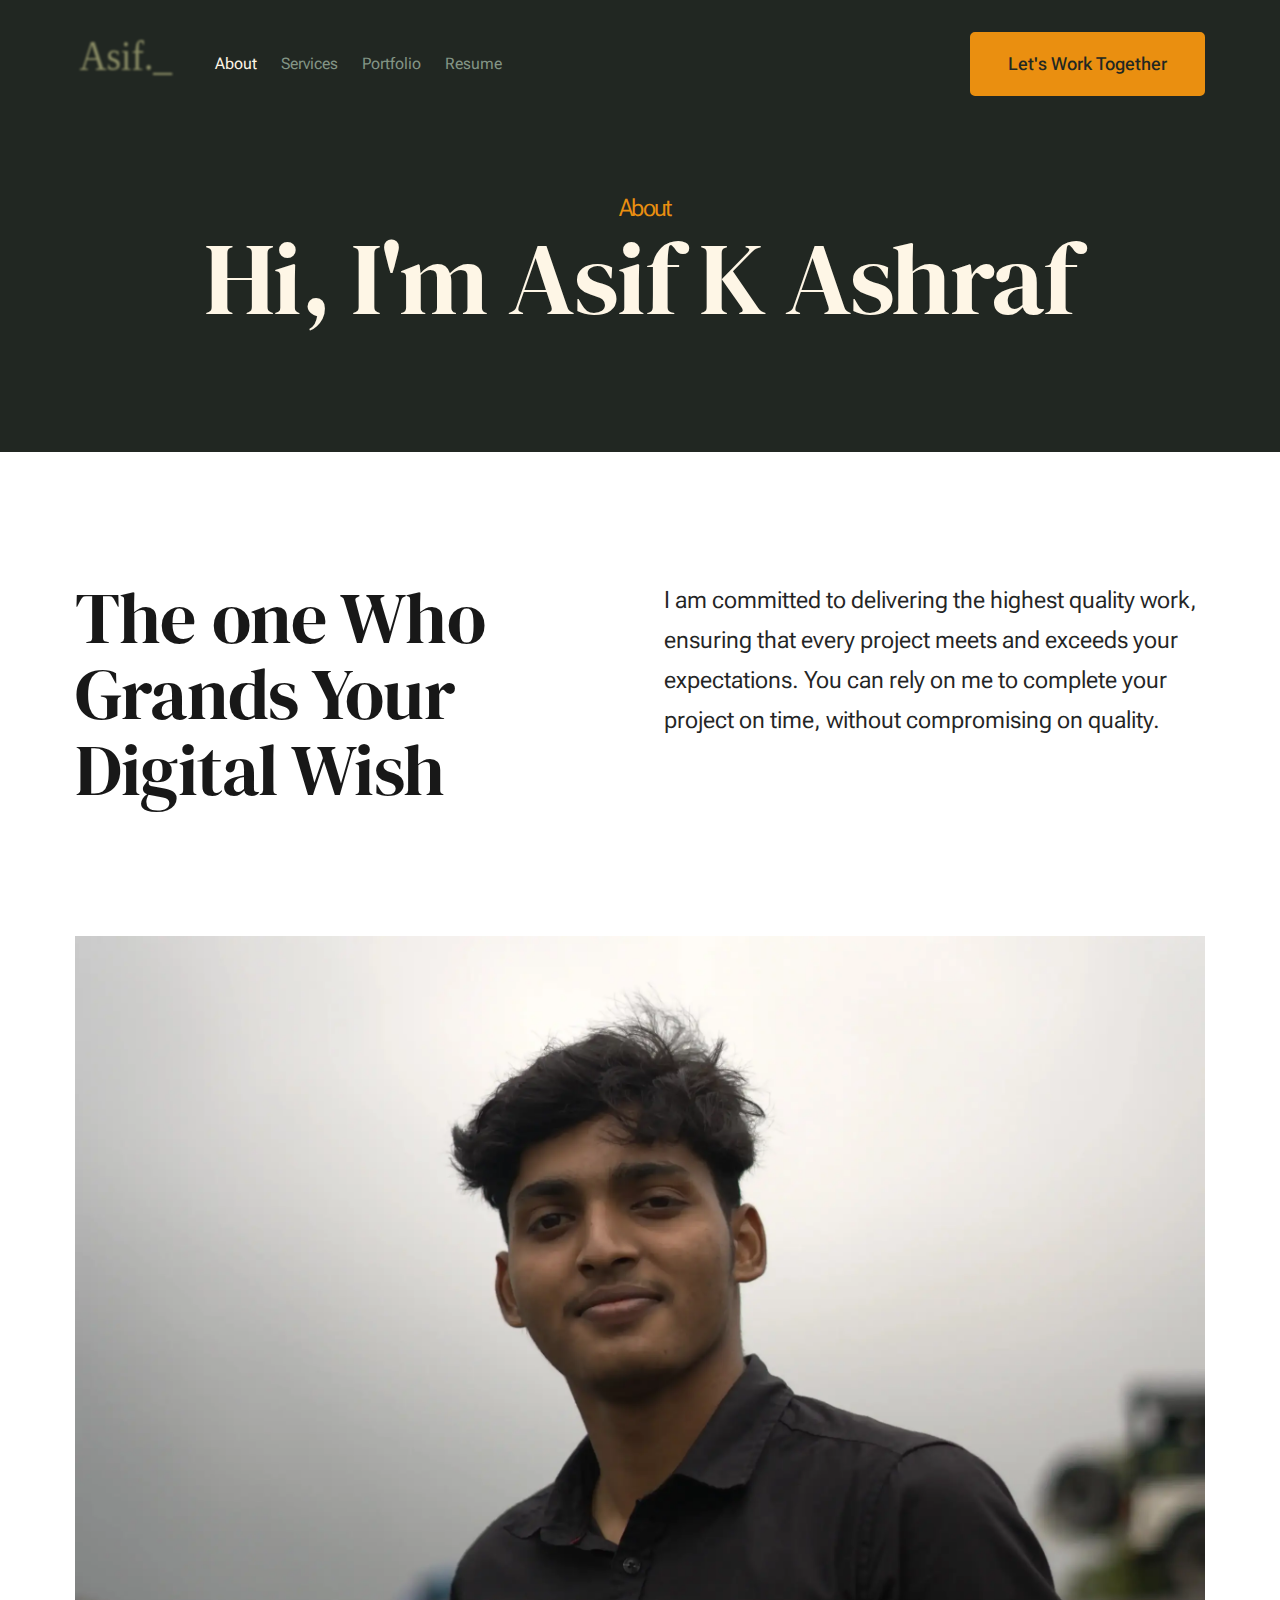
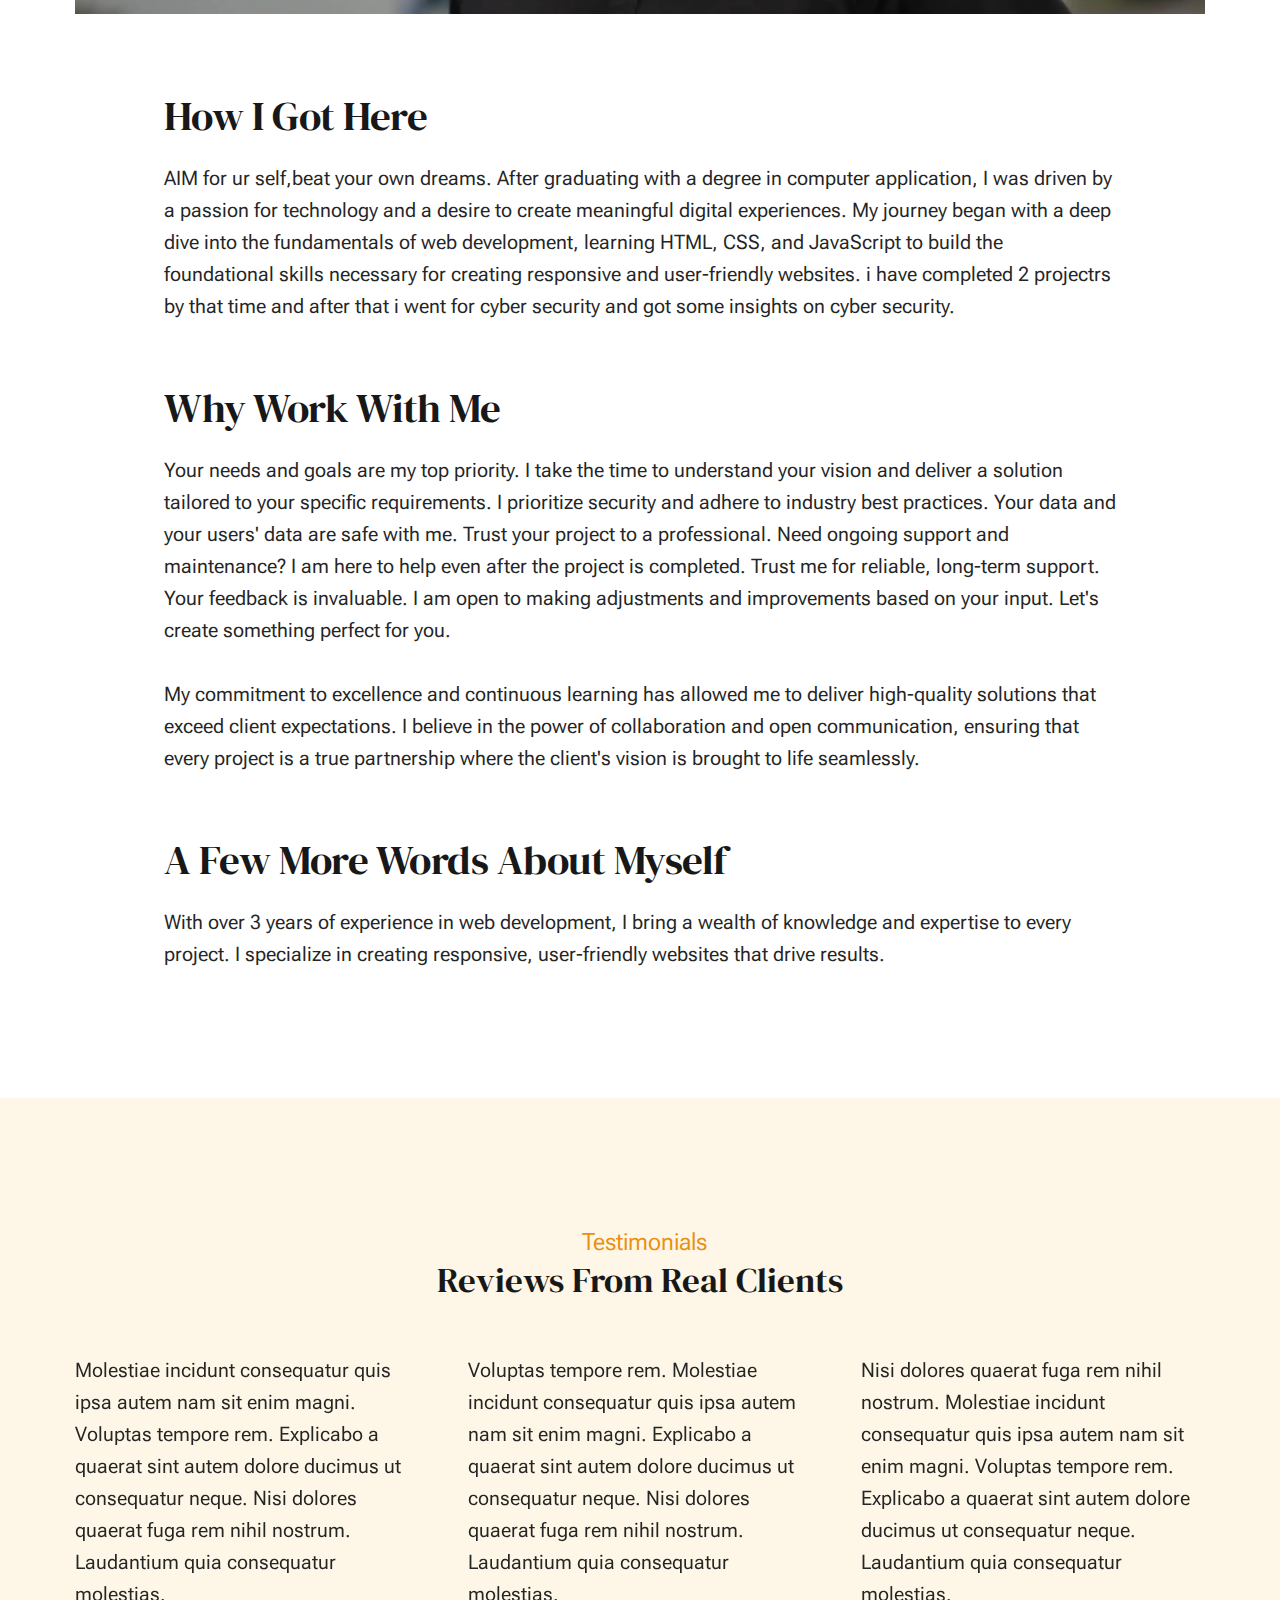
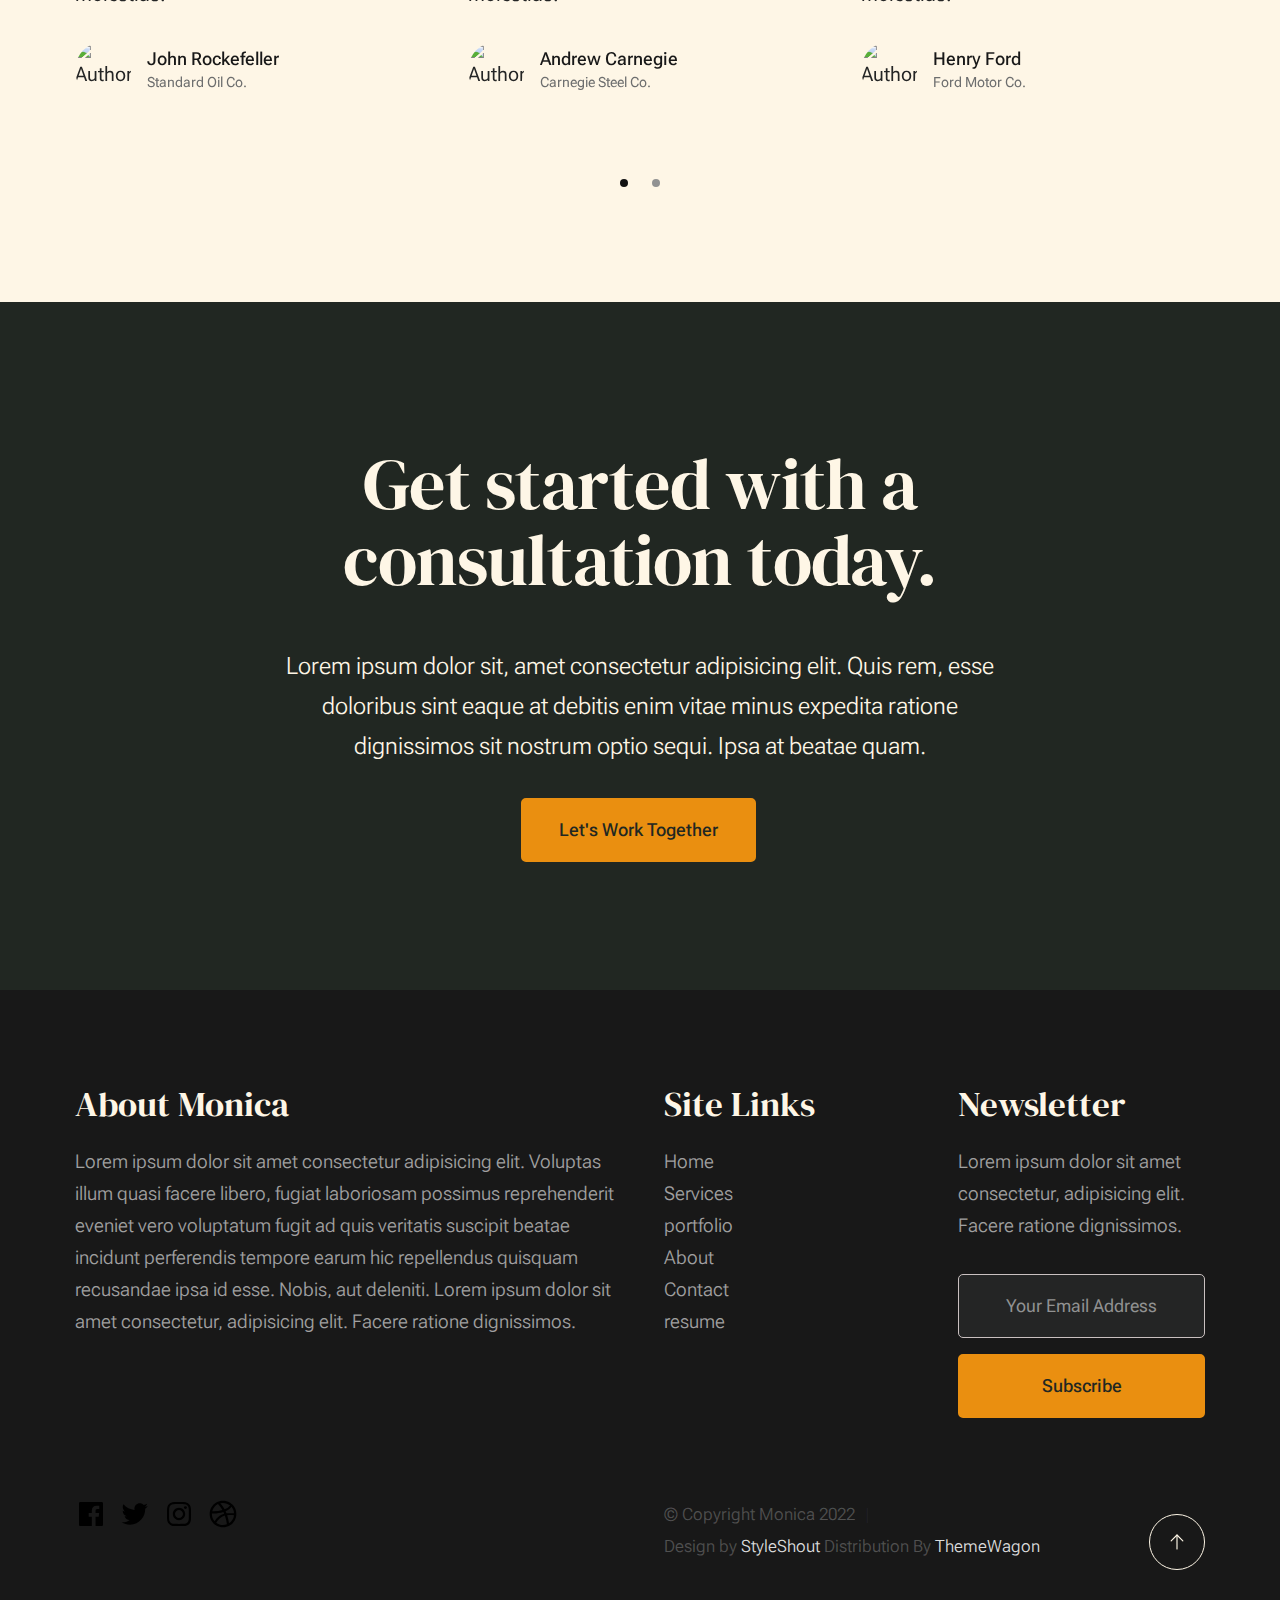
==== commit ed20096b: "Update about.html" ====
--- a/about.html
+++ b/about.html
@@ -65,8 +65,8 @@
                     <ul class="s-header__menu-links">
                         <li class="current"><a href="about.html">About</a></li>
                         <li><a href="services.html">Services</a></li>
-                        <li><a href="blog.html">Journal</a></li>
-                        <li><a href="contact.html">Contact</a></li>
+                        <li><a href="portfolio.html">Portfolio</a></li>
+                        <li><a href="resume.html">Resume</a></li>
                     </ul> <!-- s-header__menu-links -->
 
                     <div class="s-header__contact">
@@ -371,4 +371,4 @@
     <script src="js/main.js"></script>
 
 </body>
-</html>+</html>
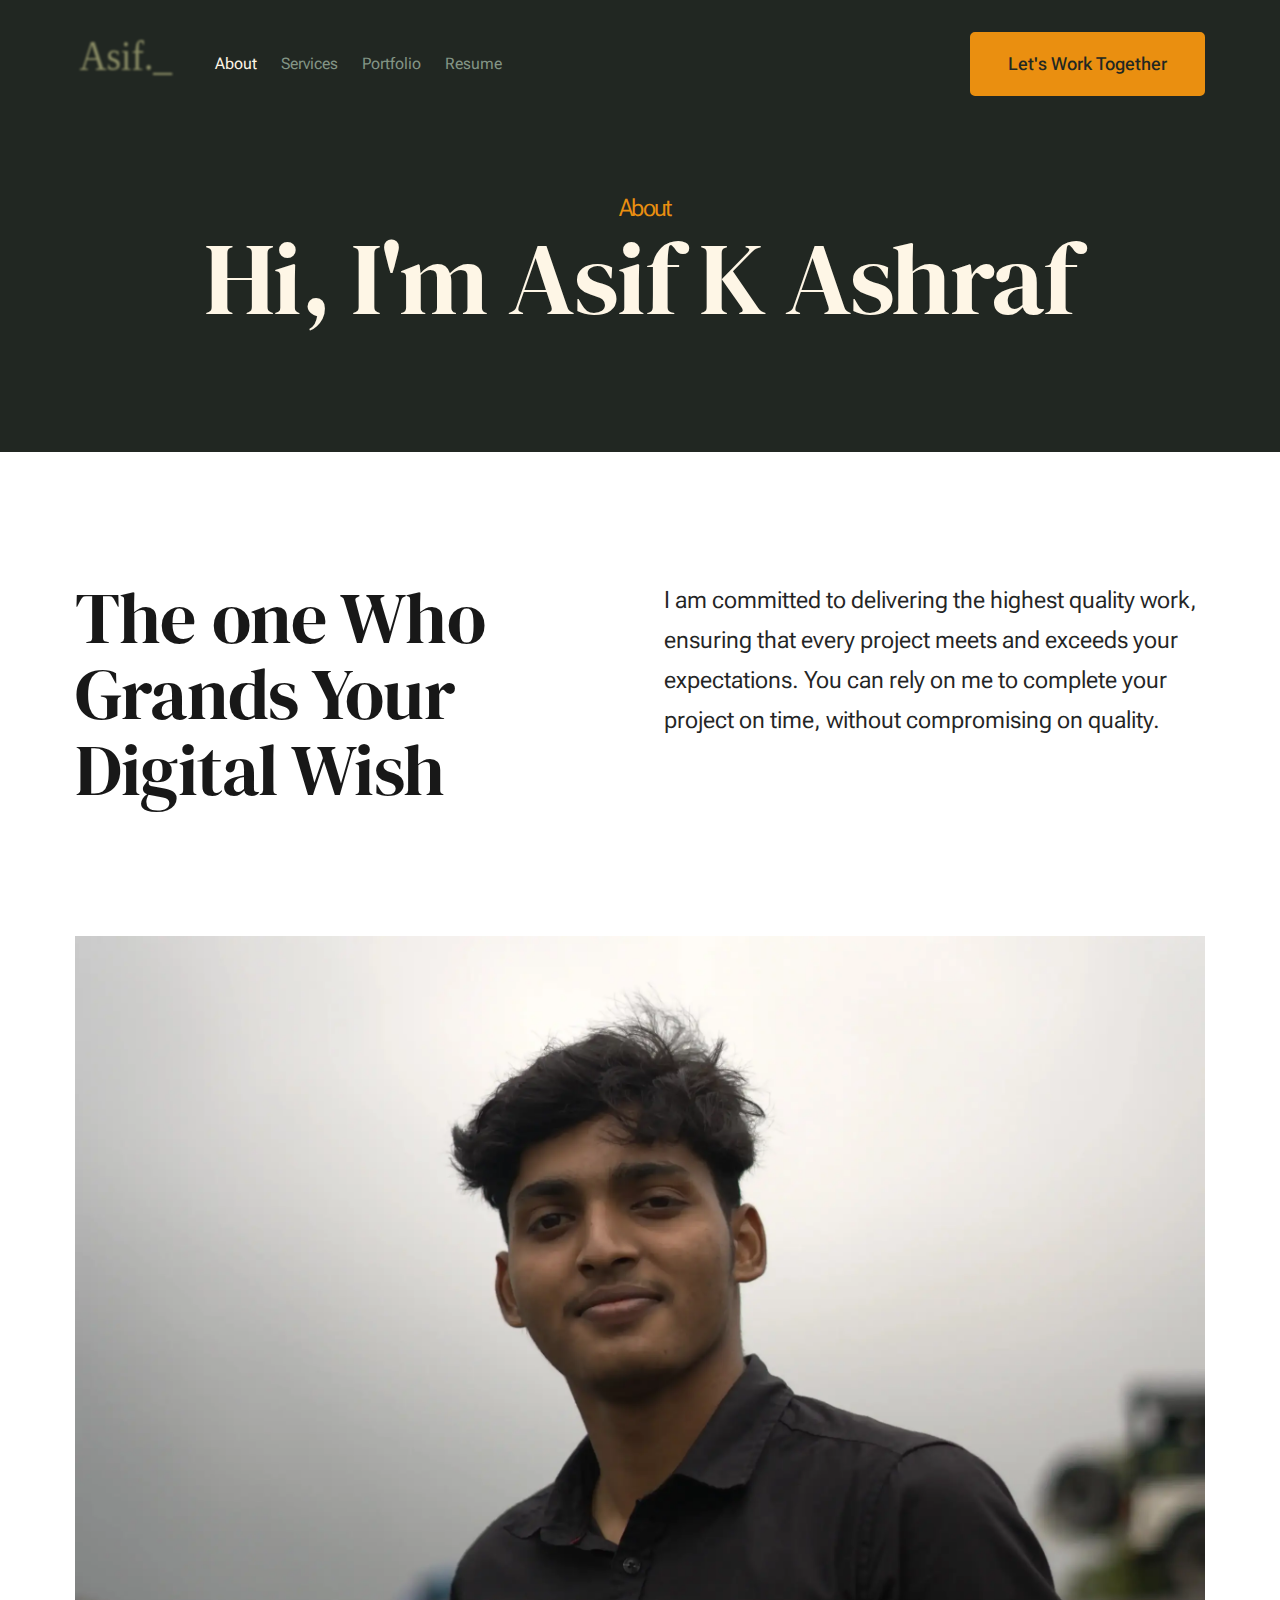
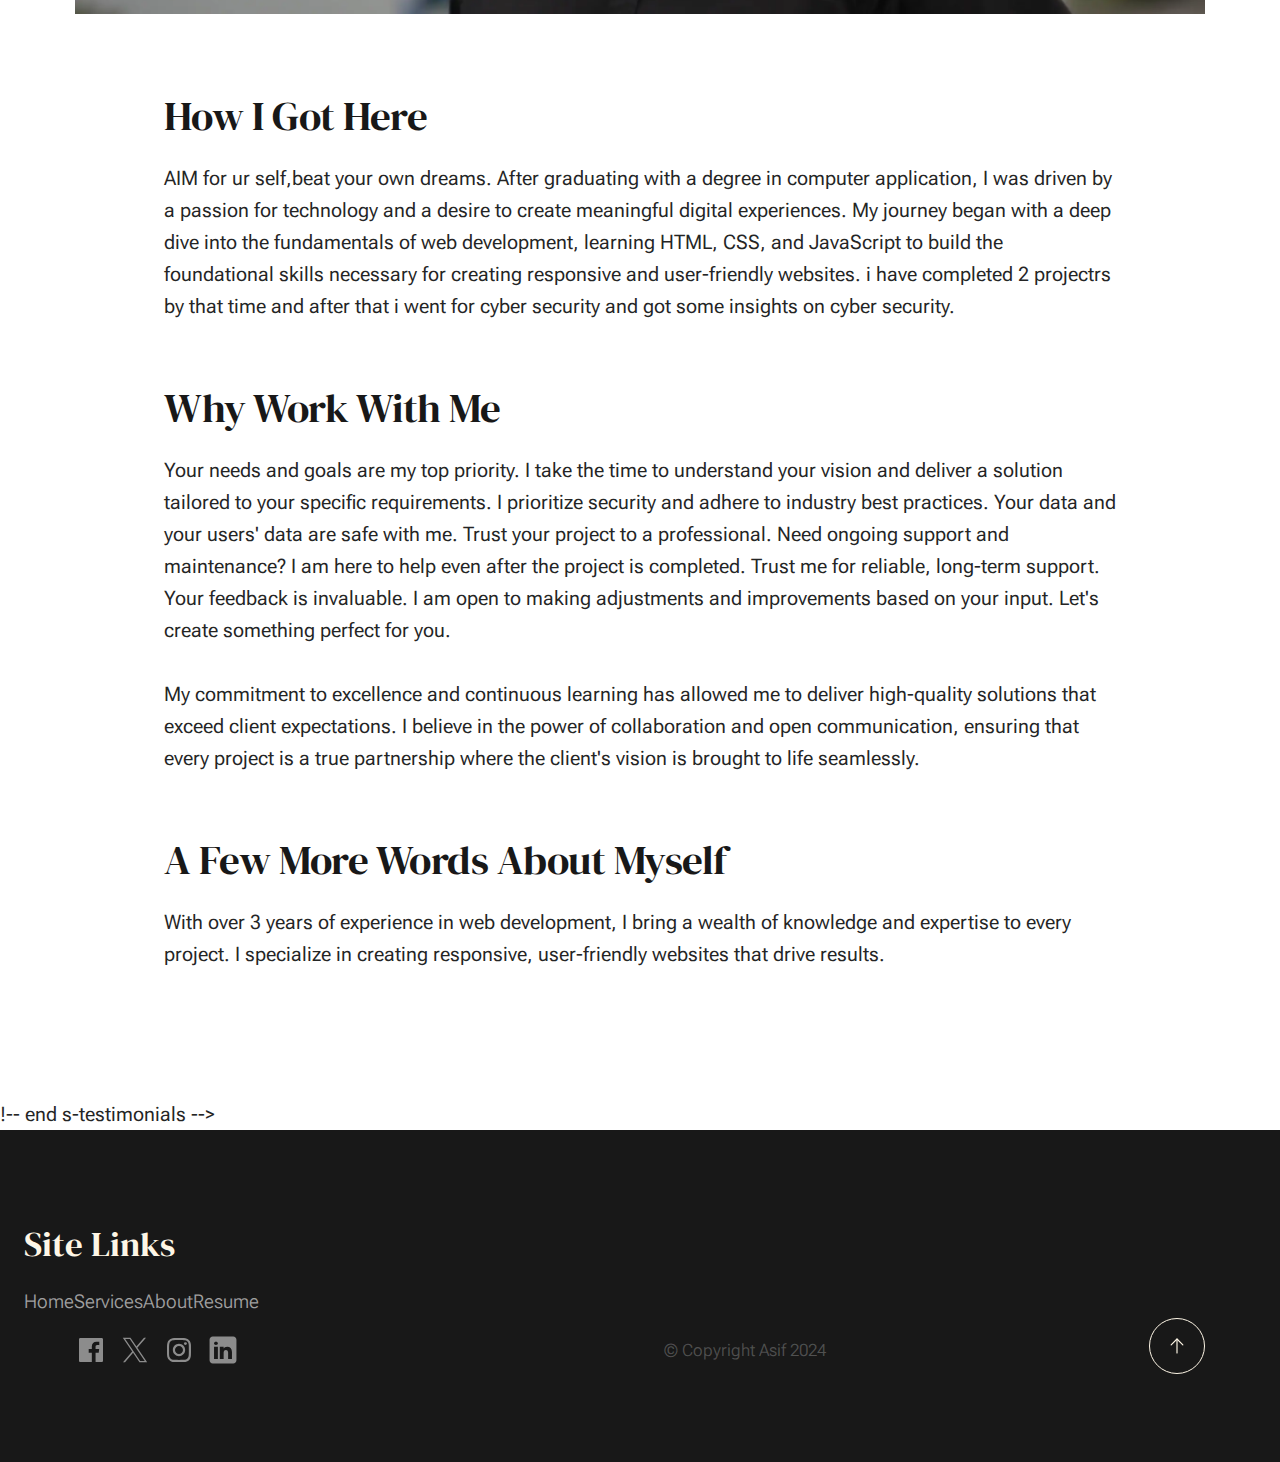
==== commit 2fd7969a: "Update about.html" ====
--- a/about.html
+++ b/about.html
@@ -162,195 +162,66 @@
 
                </section> <!-- pagecontent -->
 
-               <section class="s-testimonials">
-
-                    <div class="s-testimonials__header row row-x-center text-center">
-                        <div class="column xl-8 lg-12">
-        
-                            <p class="text-pretitle">
-                            Testimonials
-                            </p>
-                            <h3>
-                            Reviews From Real Clients
-                            </h3>                        
-        
-                        </div>
-                    </div> <!--end s-testimonials__header -->
-
-                    <div class="row s-testimonials__content">
-                        <div class="column xl-12 testimonials">
-
-                            <div class="swiper-container testimonials__slider page-slider">
-
-                                <div class="swiper-wrapper">
-                                    <div class="testimonials__slide swiper-slide">
-                                        <p>
-                                        Molestiae incidunt consequatur quis ipsa autem nam sit enim magni. Voluptas tempore rem. 
-                                        Explicabo a quaerat sint autem dolore ducimus ut consequatur neque. Nisi dolores quaerat fuga rem nihil nostrum.
-                                        Laudantium quia consequatur molestias.
-                                        </p>
-                                        <div class="testimonials__author">
-                                            <img src="images/avatars/user-01.jpg" alt="Author image" class="testimonials__avatar">
-                                            <cite class="testimonials__cite">
-                                                <strong>John Rockefeller</strong>
-                                                <span>Standard Oil Co.</span>
-                                            </cite>
-                                        </div>
-                                    </div>
-                                    <div class="testimonials__slide swiper-slide">
-                                        <p>
-                                        Voluptas tempore rem. Molestiae incidunt consequatur quis ipsa autem nam sit enim magni. 
-                                        Explicabo a quaerat sint autem dolore ducimus ut consequatur neque. Nisi dolores quaerat fuga rem nihil nostrum.
-                                        Laudantium quia consequatur molestias.
-                                        </p>
-                                        <div class="testimonials__author">
-                                            <img src="images/avatars/user-04.jpg" alt="Author image" class="testimonials__avatar">
-                                            <cite class="testimonials__cite">
-                                                <strong>Andrew Carnegie</strong>
-                                                <span>Carnegie Steel Co.</span>
-                                            </cite>
-                                        </div>
-                                    </div>
-                                    <div class="testimonials__slide swiper-slide">
-                                        <p>
-                                        Nisi dolores quaerat fuga rem nihil nostrum. Molestiae incidunt consequatur quis ipsa autem nam sit enim magni. 
-                                        Voluptas tempore rem. Explicabo a quaerat sint autem dolore ducimus ut consequatur neque. 
-                                        Laudantium quia consequatur molestias.
-                                        </p>
-                                        <div class="testimonials__author">
-                                            <img src="images/avatars/user-06.jpg" alt="Author image" class="testimonials__avatar">
-                                            <cite class="testimonials__cite">
-                                                <strong>Henry Ford</strong>
-                                                <span>Ford Motor Co.</span>
-                                            </cite>
-                                        </div>
-                                    </div>
-                                    <div class="testimonials__slide swiper-slide">
-                                        <p>
-                                        Molestiae incidunt consequatur quis ipsa autem nam sit enim magni. Voluptas tempore rem. 
-                                        Explicabo a quaerat sint autem dolore ducimus ut consequatur neque. Nisi dolores quaerat fuga rem nihil nostrum.
-                                        Laudantium quia consequatur molestias.
-                                        </p>
-                                        <div class="testimonials__author">
-                                            <img src="images/avatars/user-02.jpg" alt="Author image" class="testimonials__avatar">
-                                            <cite class="testimonials__cite">
-                                                <strong>John Morgan</strong>
-                                                <span>JP Morgan & Co.</span>
-                                            </cite>
-                                        </div>
-                                    </div> 
-                                </div> <!-- end swiper-wrapper --> 
-
-                                <div class="swiper-pagination"></div>
-
-                            </div> <!--end testimonials__slider --> 
-
-                        </div> <!-- testimonials -->
-                    </div> <!--end s-testimonials__content -->
-
-               </section> <!-- end s-testimonials -->
+            !-- end s-testimonials -->
 
         </section> <!-- s-content-->
 
         <!-- # cta
         ================================================== -->
-        <section id="cta" class="s-cta">
-
-            <div class="row row-x-center text-center">
-                <div class="column xl-8 lg-12">
-
-                    <div class="s-cta__content">
-                        <h2 class="text-display-title">
-                        Get started with a consultation today.
-                        </h2>
-                        <p class="lead">
-                        Lorem ipsum dolor sit, amet consectetur adipisicing elit. Quis rem, esse doloribus sint eaque at debitis enim vitae minus expedita ratione dignissimos sit nostrum optio sequi. Ipsa at beatae quam.
-                        </p>
-                        <a href="contact.html" class="btn btn--primary">Let's Work Together</a>
-                    </div>
-
-                </div>
-            </div>
-
-        </section> <!-- end s-cta -->
+     <!-- end s-cta -->
 
 
         <!-- # footer 
         ================================================== -->
-        <footer class="s-footer">
-            <div class="row s-footer__content">
-                <div class="column xl-6 lg-6 md-12 s-footer__block s-footer__about">                    
-                    <h3>About Monica</h3>
-                    <p>
-                    Lorem ipsum dolor sit amet consectetur adipisicing elit. Voluptas illum quasi facere libero, 
-                    fugiat laboriosam possimus reprehenderit eveniet vero voluptatum fugit ad quis veritatis suscipit beatae 
-                    incidunt perferendis tempore earum hic repellendus quisquam recusandae ipsa id esse. Nobis, aut deleniti.
-                    Lorem ipsum dolor sit amet consectetur, adipisicing elit. Facere ratione dignissimos.
-                    </p>               
-                </div>                
-                <div class="column xl-3 lg-6 md-12 s-footer__block s-footer__site-links">
-                    <h3>Site Links</h3>
-                    <ul class="link-list">
-                        <li><a href="index.html">Home</a></li>
-                        <li><a href="services.html">Services</a></li>
-                        <li><a href="portfolio.html">portfolio</a></li>
-                        <li><a href="about.html">About</a></li>
-                        <li><a href="contact.html">Contact</a></li>
-                        <li><a href="resume.html">resume</a></li>
+      <footer class="s-footer justify-content-center">
+            <div class="s-footer__content">
+                        
+                <div class="column xl-6 lg-6 md-12 s-footer__block s-footer__site-links">
+                    <h3 class="justify-content-center">Site Links</h3>
+                    <ul class="link-list row">
+                        <div class="col-lg-3"><li><a href="index.html">Home</a></li></div>
+                        <div class="col-lg-3"> <li><a href="services.html">Services</a></li></div>
+
+<div class="col-lg-3"><li><a href="about.html">About</a></li></div>
+                        <div class="col-lg-3"> <li><a href="resume.html">Resume</a></li></div>
+                       
 
                     </ul>
                 </div>
-                <div class="column xl-3 lg-6 md-12 tab-12 s-footer__block s-footer__newsletter">
-                    <h3>Newsletter</h3>
-
-                    <p>
-                    Lorem ipsum dolor sit amet consectetur, adipisicing elit. Facere ratione dignissimos.
-                    </p>
-
-                    <div class="subscribe-form">
-                        <form id="mc-form" class="mc-form">
-                            <input type="email" name="EMAIL" id="mce-EMAIL" class="u-fullwidth text-center" placeholder="Your Email Address" title="The domain portion of the email address is invalid (the portion after the @)." pattern="^([^\x00-\x20\x22\x28\x29\x2c\x2e\x3a-\x3c\x3e\x40\x5b-\x5d\x7f-\xff]+|\x22([^\x0d\x22\x5c\x80-\xff]|\x5c[\x00-\x7f])*\x22)(\x2e([^\x00-\x20\x22\x28\x29\x2c\x2e\x3a-\x3c\x3e\x40\x5b-\x5d\x7f-\xff]+|\x22([^\x0d\x22\x5c\x80-\xff]|\x5c[\x00-\x7f])*\x22))*\x40([^\x00-\x20\x22\x28\x29\x2c\x2e\x3a-\x3c\x3e\x40\x5b-\x5d\x7f-\xff]+|\x5b([^\x0d\x5b-\x5d\x80-\xff]|\x5c[\x00-\x7f])*\x5d)(\x2e([^\x00-\x20\x22\x28\x29\x2c\x2e\x3a-\x3c\x3e\x40\x5b-\x5d\x7f-\xff]+|\x5b([^\x0d\x5b-\x5d\x80-\xff]|\x5c[\x00-\x7f])*\x5d))*(\.\w{2,})+$" required>
-                            <input type="submit" name="subscribe" value="Subscribe" class="btn btn--primary btn--small u-fullwidth">
-                            <!-- <div style="position: absolute; left: -5000px;" aria-hidden="true"><input type="text" name="b_cdb7b577e41181934ed6a6a44_9a91cfe7b3" tabindex="-1" value=""></div> -->
-                            <div class="mc-status"></div>
-                        </form>
-                    </div>
-                </div>
-            </div>    
+    
             
             <div class="row s-footer__bottom">
                 <div class="column xl-6 lg-12">
                     <ul class="s-footer__social social-list">
                         <li>
-                            <a href="#0">
-                                <svg xmlns="http://www.w3.org/2000/svg" width="24" height="24" viewBox="0 0 24 24" style="fill:rgba(0, 0, 0, 1);transform:-ms-filter"><path d="M20,3H4C3.447,3,3,3.448,3,4v16c0,0.552,0.447,1,1,1h8.615v-6.96h-2.338v-2.725h2.338v-2c0-2.325,1.42-3.592,3.5-3.592 c0.699-0.002,1.399,0.034,2.095,0.107v2.42h-1.435c-1.128,0-1.348,0.538-1.348,1.325v1.735h2.697l-0.35,2.725h-2.348V21H20 c0.553,0,1-0.448,1-1V4C21,3.448,20.553,3,20,3z"></path></svg>
+                            <a href="https://www.facebook.com/asif.ka.779?mibextid=ZbWKwL">
+                                <svg xmlns="http://www.w3.org/2000/svg" width="24" height="24" viewBox="0 0 24 24" style="fill      : rgba(255, 255, 255, 0.5);transform:-ms-filter"><path d="M20,3H4C3.447,3,3,3.448,3,4v16c0,0.552,0.447,1,1,1h8.615v-6.96h-2.338v-2.725h2.338v-2c0-2.325,1.42-3.592,3.5-3.592 c0.699-0.002,1.399,0.034,2.095,0.107v2.42h-1.435c-1.128,0-1.348,0.538-1.348,1.325v1.735h2.697l-0.35,2.725h-2.348V21H20 c0.553,0,1-0.448,1-1V4C21,3.448,20.553,3,20,3z"></path></svg>
                                 <span class="u-screen-reader-text">Facebook</span>
                             </a>
                         </li>
                         <li>
-                            <a href="#0">
-                                <svg xmlns="http://www.w3.org/2000/svg" width="24" height="24" viewBox="0 0 24 24" style="fill:rgba(0, 0, 0, 1);transform:-ms-filter"><path d="M19.633,7.997c0.013,0.175,0.013,0.349,0.013,0.523c0,5.325-4.053,11.461-11.46,11.461c-2.282,0-4.402-0.661-6.186-1.809 c0.324,0.037,0.636,0.05,0.973,0.05c1.883,0,3.616-0.636,5.001-1.721c-1.771-0.037-3.255-1.197-3.767-2.793 c0.249,0.037,0.499,0.062,0.761,0.062c0.361,0,0.724-0.05,1.061-0.137c-1.847-0.374-3.23-1.995-3.23-3.953v-0.05 c0.537,0.299,1.16,0.486,1.82,0.511C3.534,9.419,2.823,8.184,2.823,6.787c0-0.748,0.199-1.434,0.548-2.032 c1.983,2.443,4.964,4.04,8.306,4.215c-0.062-0.3-0.1-0.611-0.1-0.923c0-2.22,1.796-4.028,4.028-4.028 c1.16,0,2.207,0.486,2.943,1.272c0.91-0.175,1.782-0.512,2.556-0.973c-0.299,0.935-0.936,1.721-1.771,2.22 c0.811-0.088,1.597-0.312,2.319-0.624C21.104,6.712,20.419,7.423,19.633,7.997z"></path></svg>
-                                <span class="u-screen-reader-text">Twitter</span>
-                            </a>
-                        </li>
-                        <li>
-                            <a href="#0">
-                                <svg xmlns="http://www.w3.org/2000/svg" width="24" height="24" viewBox="0 0 24 24" style="fill:rgba(0, 0, 0, 1);transform:-ms-filter"><path d="M11.999,7.377c-2.554,0-4.623,2.07-4.623,4.623c0,2.554,2.069,4.624,4.623,4.624c2.552,0,4.623-2.07,4.623-4.624 C16.622,9.447,14.551,7.377,11.999,7.377L11.999,7.377z M11.999,15.004c-1.659,0-3.004-1.345-3.004-3.003 c0-1.659,1.345-3.003,3.004-3.003s3.002,1.344,3.002,3.003C15.001,13.659,13.658,15.004,11.999,15.004L11.999,15.004z"></path><circle cx="16.806" cy="7.207" r="1.078"></circle><path d="M20.533,6.111c-0.469-1.209-1.424-2.165-2.633-2.632c-0.699-0.263-1.438-0.404-2.186-0.42 c-0.963-0.042-1.268-0.054-3.71-0.054s-2.755,0-3.71,0.054C7.548,3.074,6.809,3.215,6.11,3.479C4.9,3.946,3.945,4.902,3.477,6.111 c-0.263,0.7-0.404,1.438-0.419,2.186c-0.043,0.962-0.056,1.267-0.056,3.71c0,2.442,0,2.753,0.056,3.71 c0.015,0.748,0.156,1.486,0.419,2.187c0.469,1.208,1.424,2.164,2.634,2.632c0.696,0.272,1.435,0.426,2.185,0.45 c0.963,0.042,1.268,0.055,3.71,0.055s2.755,0,3.71-0.055c0.747-0.015,1.486-0.157,2.186-0.419c1.209-0.469,2.164-1.424,2.633-2.633 c0.263-0.7,0.404-1.438,0.419-2.186c0.043-0.962,0.056-1.267,0.056-3.71s0-2.753-0.056-3.71C20.941,7.57,20.801,6.819,20.533,6.111z M19.315,15.643c-0.007,0.576-0.111,1.147-0.311,1.688c-0.305,0.787-0.926,1.409-1.712,1.711c-0.535,0.199-1.099,0.303-1.67,0.311 c-0.95,0.044-1.218,0.055-3.654,0.055c-2.438,0-2.687,0-3.655-0.055c-0.569-0.007-1.135-0.112-1.669-0.311 c-0.789-0.301-1.414-0.923-1.719-1.711c-0.196-0.534-0.302-1.099-0.311-1.669c-0.043-0.95-0.053-1.218-0.053-3.654 c0-2.437,0-2.686,0.053-3.655c0.007-0.576,0.111-1.146,0.311-1.687c0.305-0.789,0.93-1.41,1.719-1.712 c0.534-0.198,1.1-0.303,1.669-0.311c0.951-0.043,1.218-0.055,3.655-0.055c2.437,0,2.687,0,3.654,0.055 c0.571,0.007,1.135,0.112,1.67,0.311c0.786,0.303,1.407,0.925,1.712,1.712c0.196,0.534,0.302,1.099,0.311,1.669 c0.043,0.951,0.054,1.218,0.054,3.655c0,2.436,0,2.698-0.043,3.654H19.315z"></path></svg>
+                            <a href="https://x.com/Asif_K_Ashraf?t=9HdvGH4Upf1OP4yclZ503A&s=09">
+                                <svg xmlns="http://www.w3.org/2000/svg" x="0px" y="0px" width="100" height="100" viewBox="0 0 50 50"style="fill      : rgba(255, 255, 255, 0.5);;transform:-ms-filter"><path d="M 5.9199219 6 L 20.582031 27.375 L 6.2304688 44 L 9.4101562 44 L 21.986328 29.421875 L 31.986328 44 L 44 44 L 28.681641 21.669922 L 42.199219 6 L 39.029297 6 L 27.275391 19.617188 L 17.933594 6 L 5.9199219 6 z M 9.7167969 8 L 16.880859 8 L 40.203125 42 L 33.039062 42 L 9.7167969 8 z"></path></svg>                                <span class="u-screen-reader-text">Twitter</span>
+                            </a>
+                        </li>
+                        <li>
+                            <a href="https://www.instagram.com/azifx._">
+                                <svg xmlns="http://www.w3.org/2000/svg" width="24" height="24" viewBox="0 0 24 24" style="fill      : rgba(255, 255, 255, 0.5);transform:-ms-filter"><path d="M11.999,7.377c-2.554,0-4.623,2.07-4.623,4.623c0,2.554,2.069,4.624,4.623,4.624c2.552,0,4.623-2.07,4.623-4.624 C16.622,9.447,14.551,7.377,11.999,7.377L11.999,7.377z M11.999,15.004c-1.659,0-3.004-1.345-3.004-3.003 c0-1.659,1.345-3.003,3.004-3.003s3.002,1.344,3.002,3.003C15.001,13.659,13.658,15.004,11.999,15.004L11.999,15.004z"></path><circle cx="16.806" cy="7.207" r="1.078"></circle><path d="M20.533,6.111c-0.469-1.209-1.424-2.165-2.633-2.632c-0.699-0.263-1.438-0.404-2.186-0.42 c-0.963-0.042-1.268-0.054-3.71-0.054s-2.755,0-3.71,0.054C7.548,3.074,6.809,3.215,6.11,3.479C4.9,3.946,3.945,4.902,3.477,6.111 c-0.263,0.7-0.404,1.438-0.419,2.186c-0.043,0.962-0.056,1.267-0.056,3.71c0,2.442,0,2.753,0.056,3.71 c0.015,0.748,0.156,1.486,0.419,2.187c0.469,1.208,1.424,2.164,2.634,2.632c0.696,0.272,1.435,0.426,2.185,0.45 c0.963,0.042,1.268,0.055,3.71,0.055s2.755,0,3.71-0.055c0.747-0.015,1.486-0.157,2.186-0.419c1.209-0.469,2.164-1.424,2.633-2.633 c0.263-0.7,0.404-1.438,0.419-2.186c0.043-0.962,0.056-1.267,0.056-3.71s0-2.753-0.056-3.71C20.941,7.57,20.801,6.819,20.533,6.111z M19.315,15.643c-0.007,0.576-0.111,1.147-0.311,1.688c-0.305,0.787-0.926,1.409-1.712,1.711c-0.535,0.199-1.099,0.303-1.67,0.311 c-0.95,0.044-1.218,0.055-3.654,0.055c-2.438,0-2.687,0-3.655-0.055c-0.569-0.007-1.135-0.112-1.669-0.311 c-0.789-0.301-1.414-0.923-1.719-1.711c-0.196-0.534-0.302-1.099-0.311-1.669c-0.043-0.95-0.053-1.218-0.053-3.654 c0-2.437,0-2.686,0.053-3.655c0.007-0.576,0.111-1.146,0.311-1.687c0.305-0.789,0.93-1.41,1.719-1.712 c0.534-0.198,1.1-0.303,1.669-0.311c0.951-0.043,1.218-0.055,3.655-0.055c2.437,0,2.687,0,3.654,0.055 c0.571,0.007,1.135,0.112,1.67,0.311c0.786,0.303,1.407,0.925,1.712,1.712c0.196,0.534,0.302,1.099,0.311,1.669 c0.043,0.951,0.054,1.218,0.054,3.655c0,2.436,0,2.698-0.043,3.654H19.315z"></path></svg>
                                 <span class="u-screen-reader-text">Instagram</span>
                             </a>
                         </li>
                         <li>
-                            <a href="#0">
-                                <svg xmlns="http://www.w3.org/2000/svg" width="24" height="24" viewBox="0 0 24 24" style="fill: rgba(0, 0, 0, 1);transform:-ms-Filter"><path d="M20.66 6.98a9.932 9.932 0 0 0-3.641-3.64C15.486 2.447 13.813 2 12 2s-3.486.447-5.02 1.34c-1.533.893-2.747 2.107-3.64 3.64S2 10.187 2 12s.446 3.487 1.34 5.02a9.924 9.924 0 0 0 3.641 3.64C8.514 21.553 10.187 22 12 22s3.486-.447 5.02-1.34a9.932 9.932 0 0 0 3.641-3.64C21.554 15.487 22 13.813 22 12s-.446-3.487-1.34-5.02zM12 3.66c2 0 3.772.64 5.32 1.919-.92 1.174-2.286 2.14-4.1 2.9-1.002-1.813-2.088-3.327-3.261-4.54A7.715 7.715 0 0 1 12 3.66zM5.51 6.8a8.116 8.116 0 0 1 2.711-2.22c1.212 1.201 2.325 2.7 3.34 4.5-2 .6-4.114.9-6.341.9-.573 0-1.006-.013-1.3-.04A8.549 8.549 0 0 1 5.51 6.8zM3.66 12c0-.054.003-.12.01-.2.007-.08.01-.146.01-.2.254.014.641.02 1.161.02 2.666 0 5.146-.367 7.439-1.1.187.373.381.793.58 1.26-1.32.293-2.674 1.006-4.061 2.14S6.4 16.247 5.76 17.5c-1.4-1.587-2.1-3.42-2.1-5.5zM12 20.34c-1.894 0-3.594-.587-5.101-1.759.601-1.187 1.524-2.322 2.771-3.401 1.246-1.08 2.483-1.753 3.71-2.02a29.441 29.441 0 0 1 1.56 6.62 8.166 8.166 0 0 1-2.94.56zm7.08-3.96a8.351 8.351 0 0 1-2.58 2.621c-.24-2.08-.7-4.107-1.379-6.081.932-.066 1.765-.1 2.5-.1.799 0 1.686.034 2.659.1a8.098 8.098 0 0 1-1.2 3.46zm-1.24-5c-1.16 0-2.233.047-3.22.14a27.053 27.053 0 0 0-.68-1.62c2.066-.906 3.532-2.006 4.399-3.3 1.2 1.414 1.854 3.027 1.96 4.84-.812-.04-1.632-.06-2.459-.06z"></path></svg>
-                                <span class="u-screen-reader-text">Dribbble</span>
+                            <a href="https://www.linkedin.com/in/asif-k-ashraf-b378b8262/">
+                                <svg xmlns="http://www.w3.org/2000/svg" x="0px" y="0px" width="100" height="100" viewBox="0 0 50 50" style="fill      : rgba(255, 255, 255, 0.5);transform:-ms-filter"><path d="M41,4H9C6.24,4,4,6.24,4,9v32c0,2.76,2.24,5,5,5h32c2.76,0,5-2.24,5-5V9C46,6.24,43.76,4,41,4z M17,20v19h-6V20H17z M11,14.47c0-1.4,1.2-2.47,3-2.47s2.93,1.07,3,2.47c0,1.4-1.12,2.53-3,2.53C12.2,17,11,15.87,11,14.47z M39,39h-6c0,0,0-9.26,0-10 c0-2-1-4-3.5-4.04h-0.08C27,24.96,26,27.02,26,29c0,0.91,0,10,0,10h-6V20h6v2.56c0,0,1.93-2.56,5.81-2.56 c3.97,0,7.19,2.73,7.19,8.26V39z"></path></svg>                              
+                                  <span class="u-screen-reader-text">linkedin</span>
                             </a>
                         </li>
                     </ul> <!-- end s-footer__social -->
                 </div>
                 <div class="column xl-6 lg-12">
                     <p class="ss-copyright">
-                        <span>© Copyright Monica 2022</span> 
-                        <span>Design by <a href="https://www.styleshout.com/">StyleShout</a> Distribution By <a href="https://themewagon.com">ThemeWagon</a></span>
+                        <span>© Copyright Asif 2024</span> 
+                        <!-- <span>Design by <a href="https://www.styleshout.com/">StyleShout</a> Distribution By <a href="https://themewagon.com">ThemeWagon</a></span> -->
                     </p>
                 </div>
 
@@ -361,7 +232,7 @@
                 </div> <!-- end ss-go-top -->
             </div>
             
-        </footer> <!-- end s-footer -->
+        </footer> <!-- end s-footer --><!-- end s-footer -->
 
     </div> <!-- end page-wrap -->
 
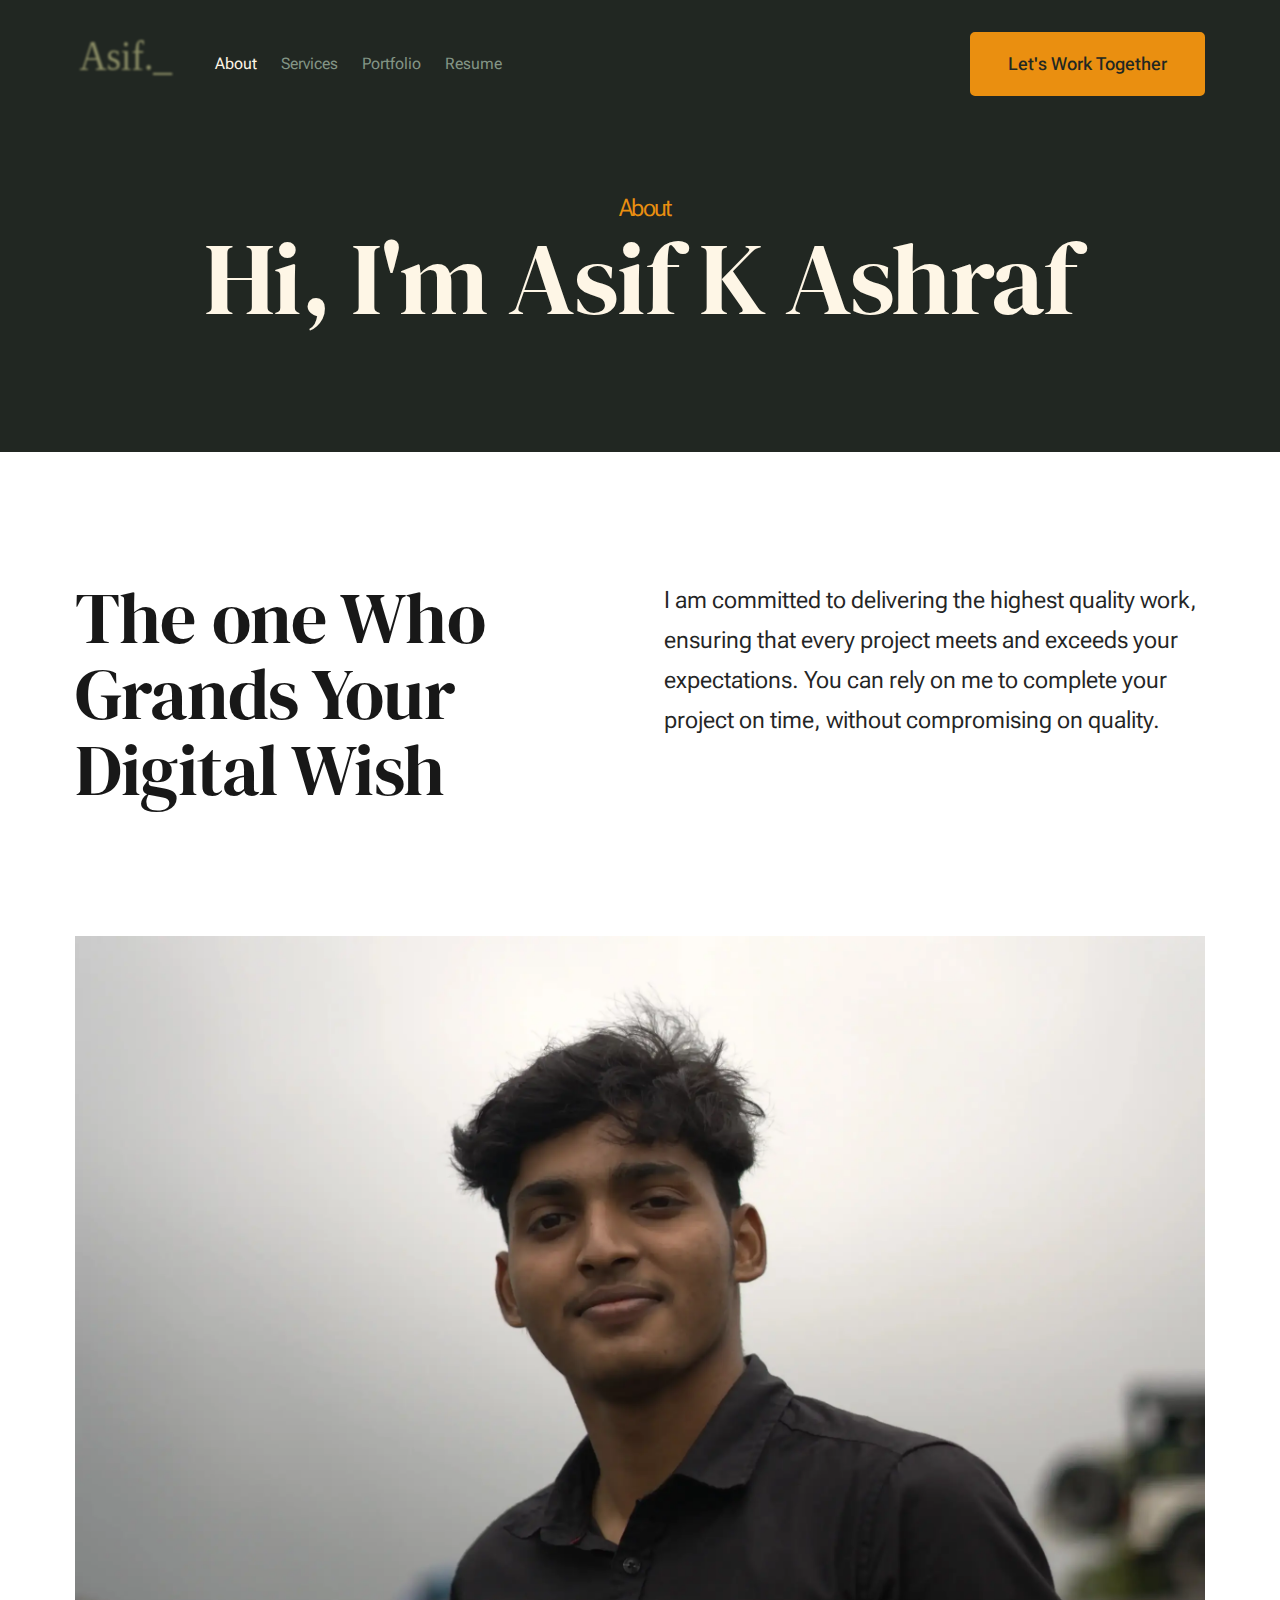
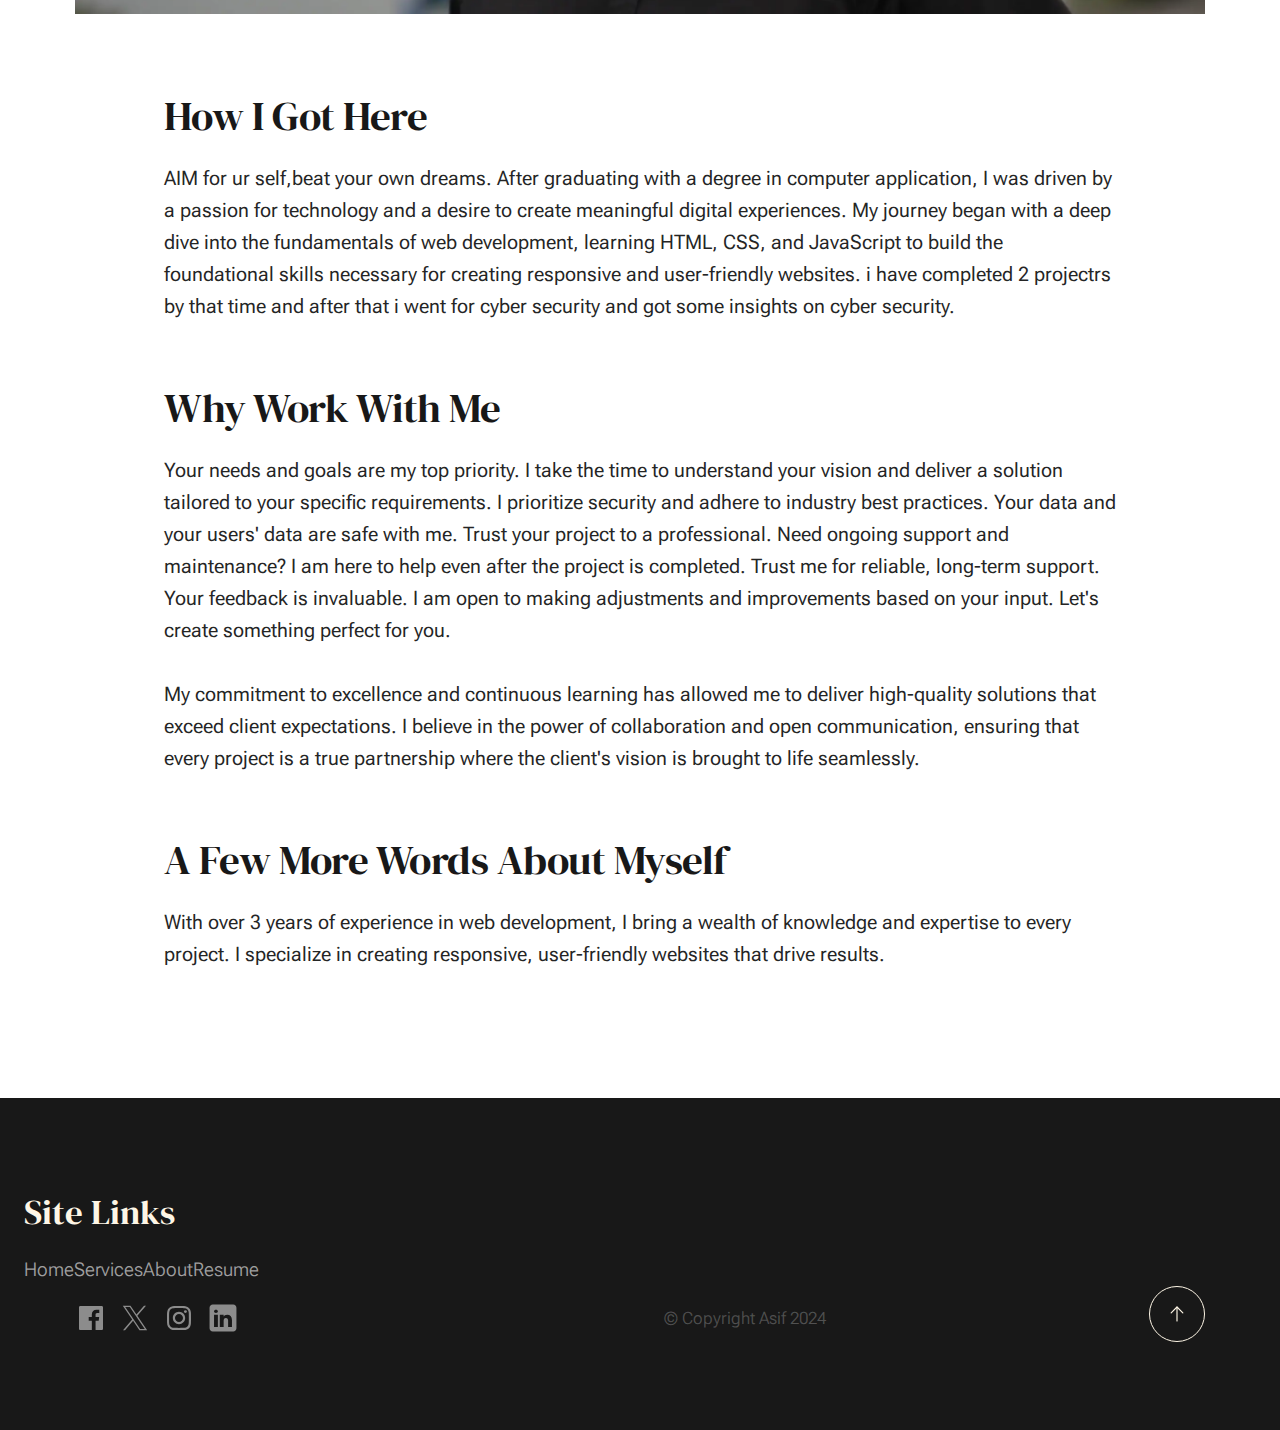
==== commit 862376dd: "Update about.html" ====
--- a/about.html
+++ b/about.html
@@ -162,7 +162,7 @@
 
                </section> <!-- pagecontent -->
 
-            !-- end s-testimonials -->
+        
 
         </section> <!-- s-content-->
 
